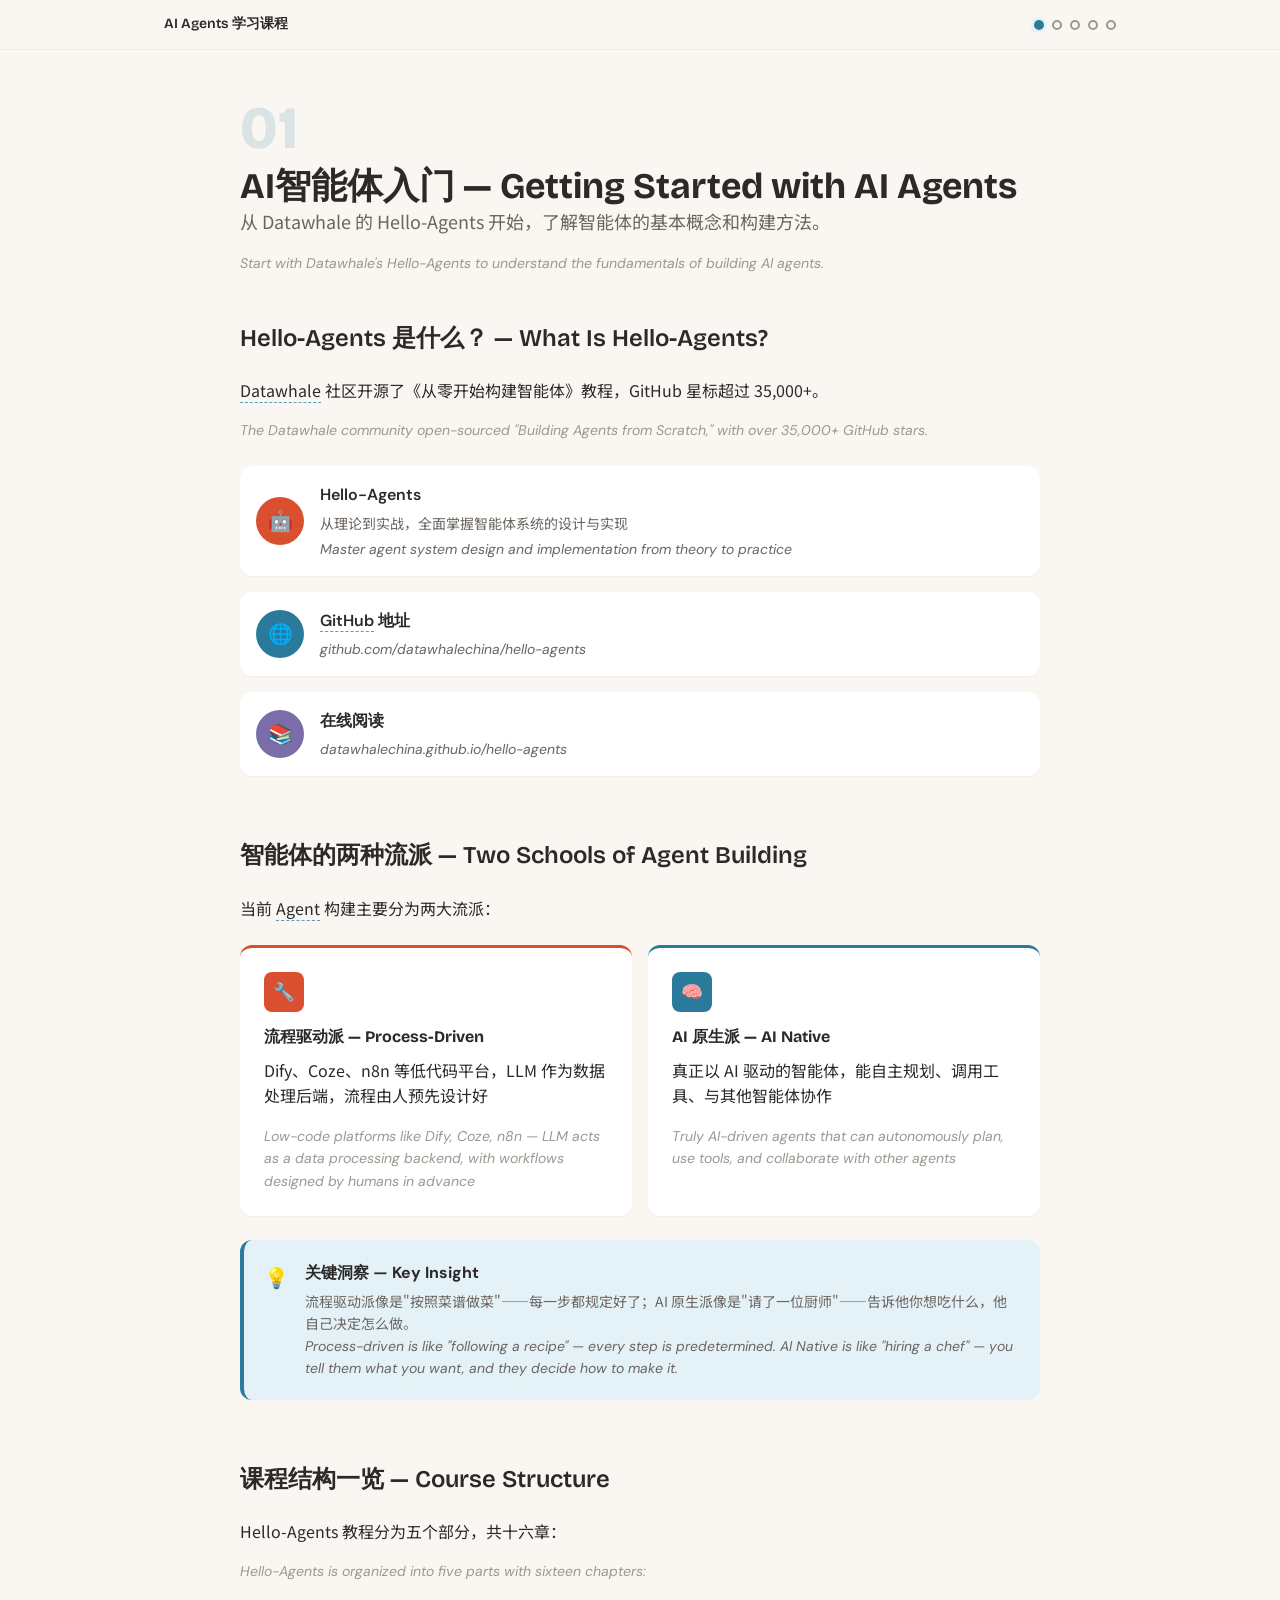
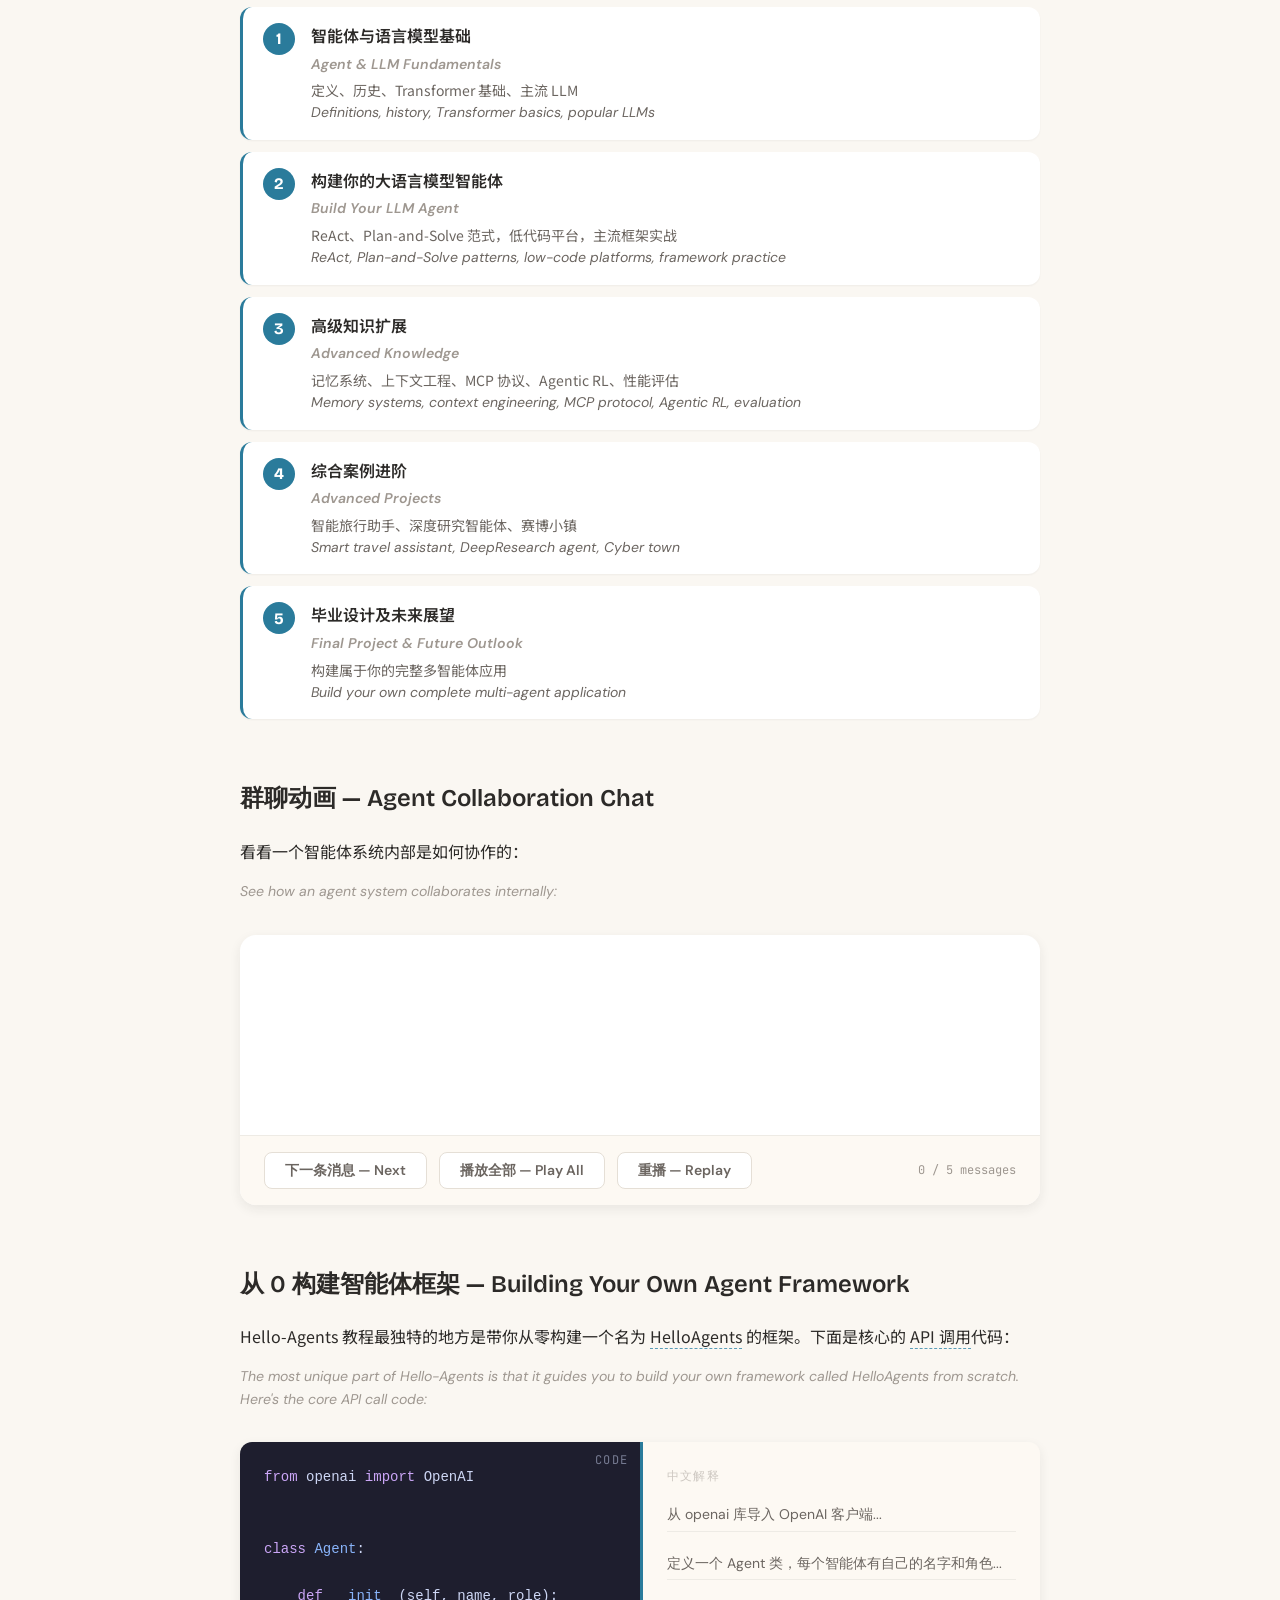
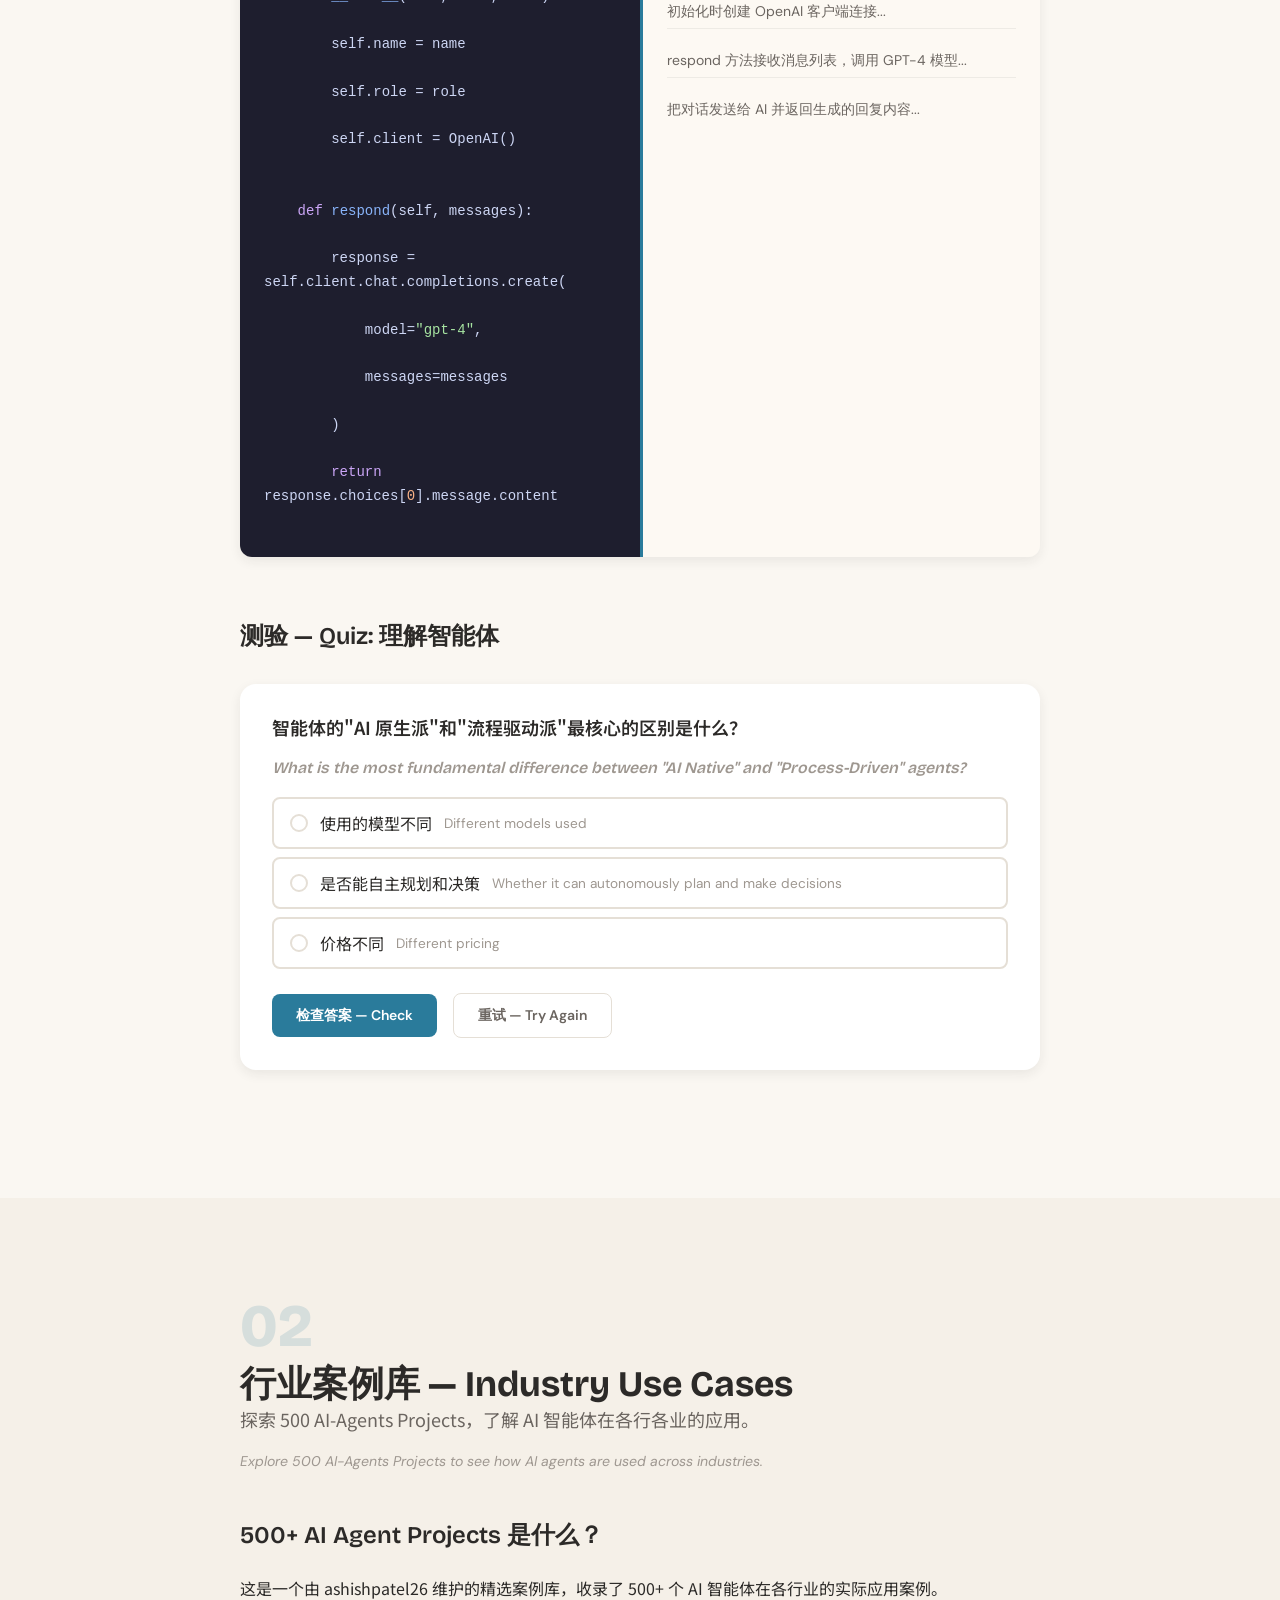
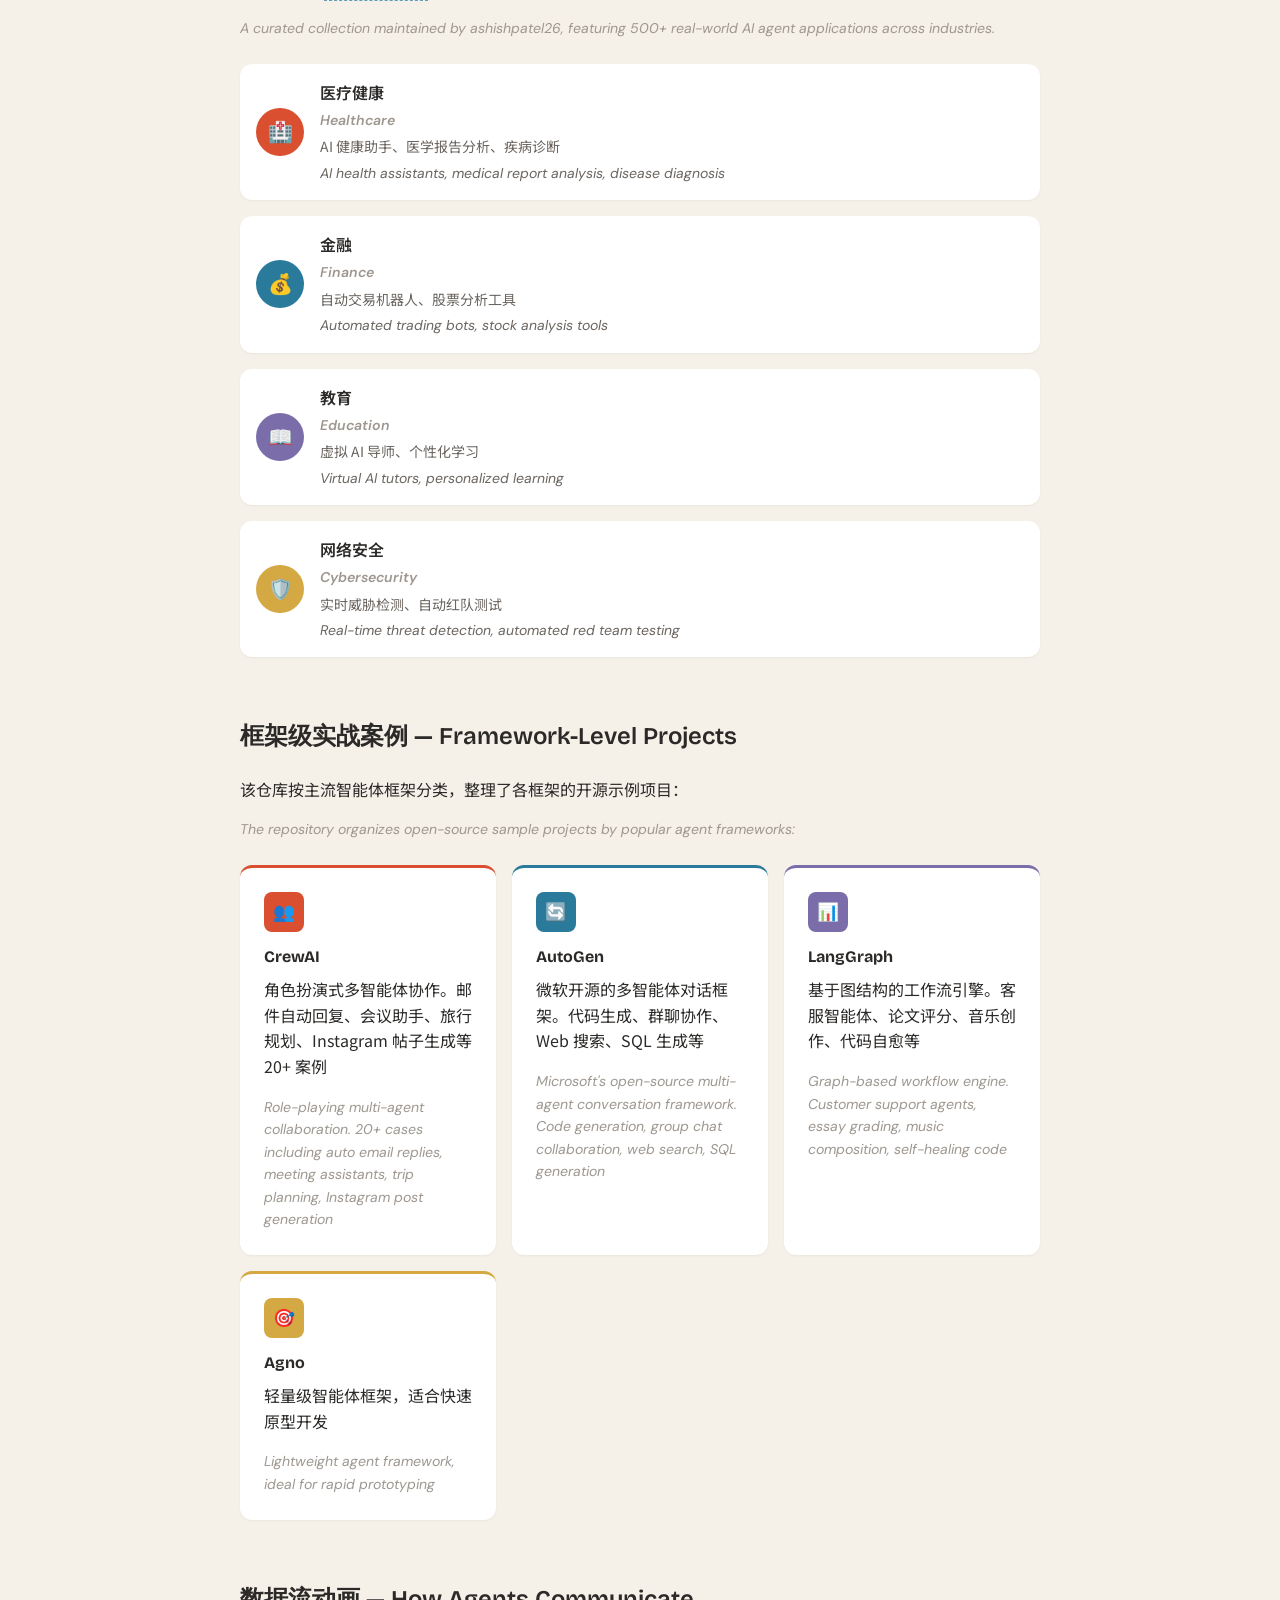
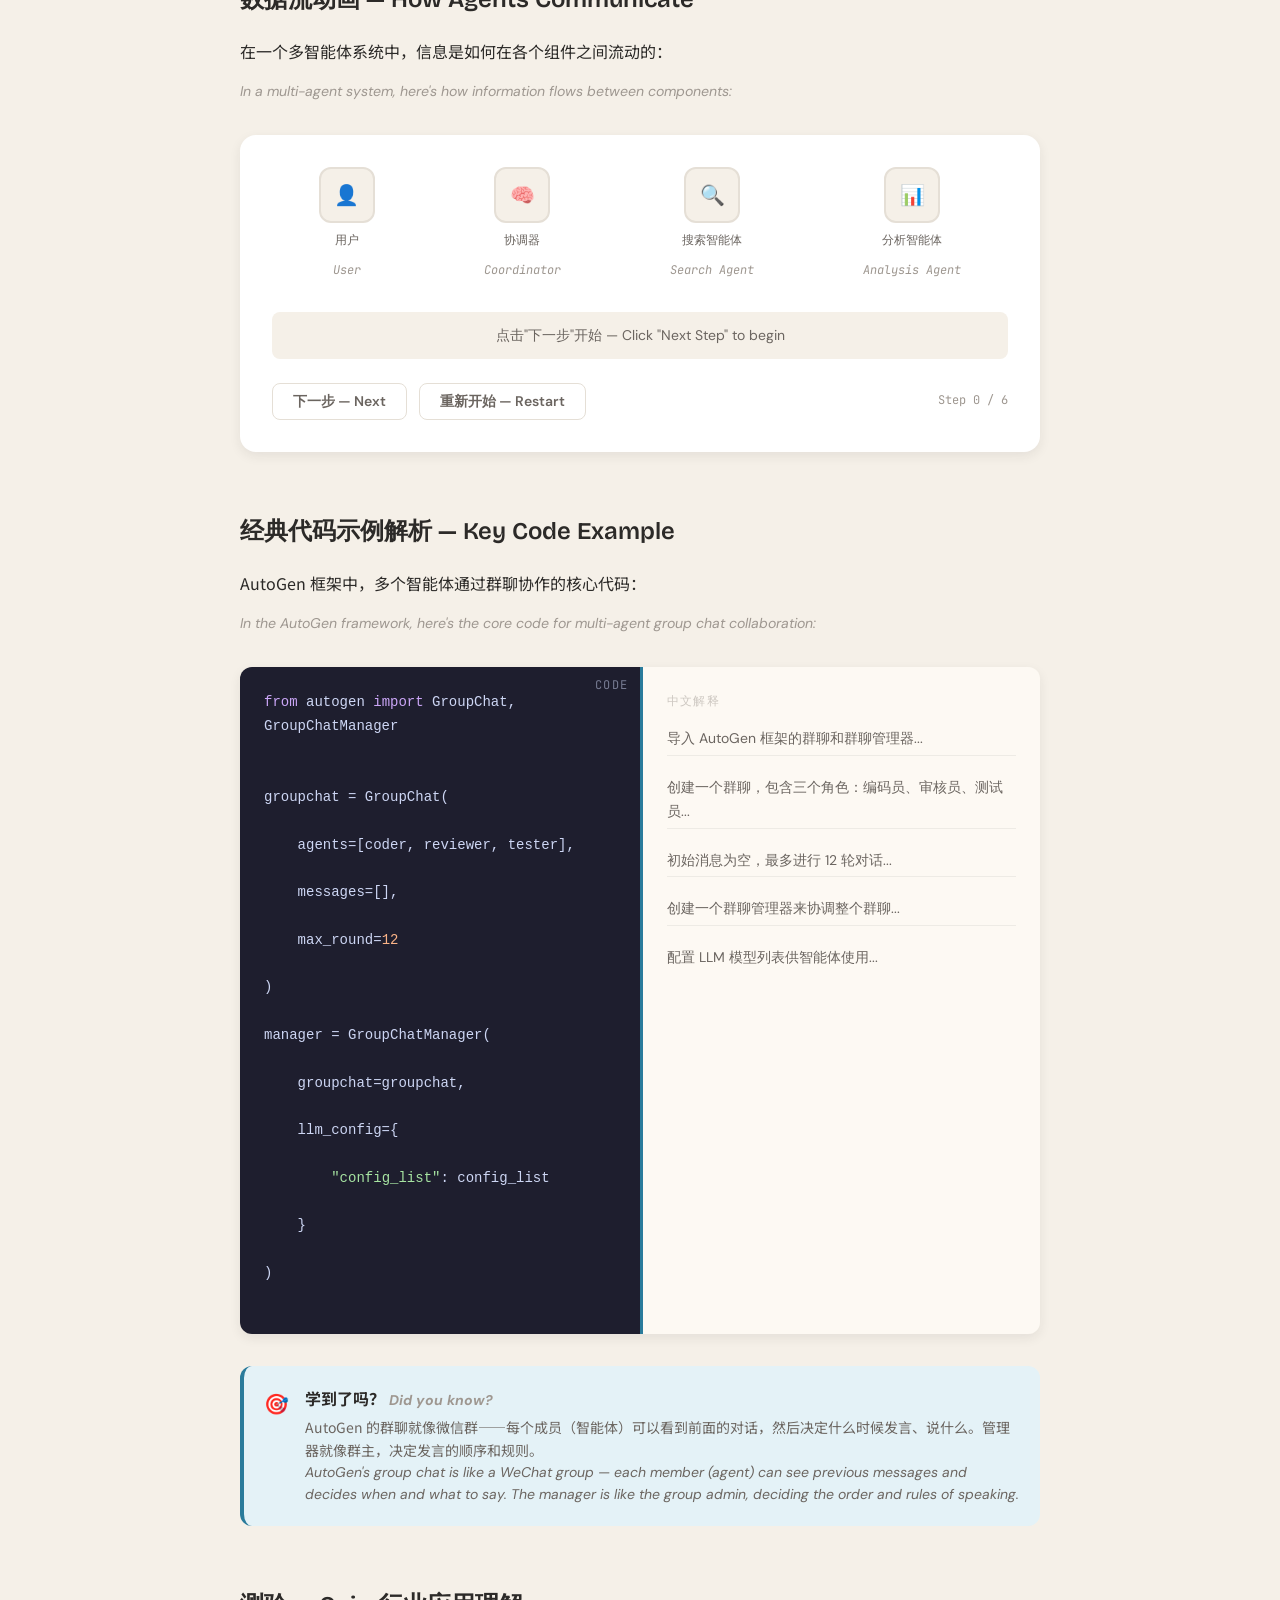
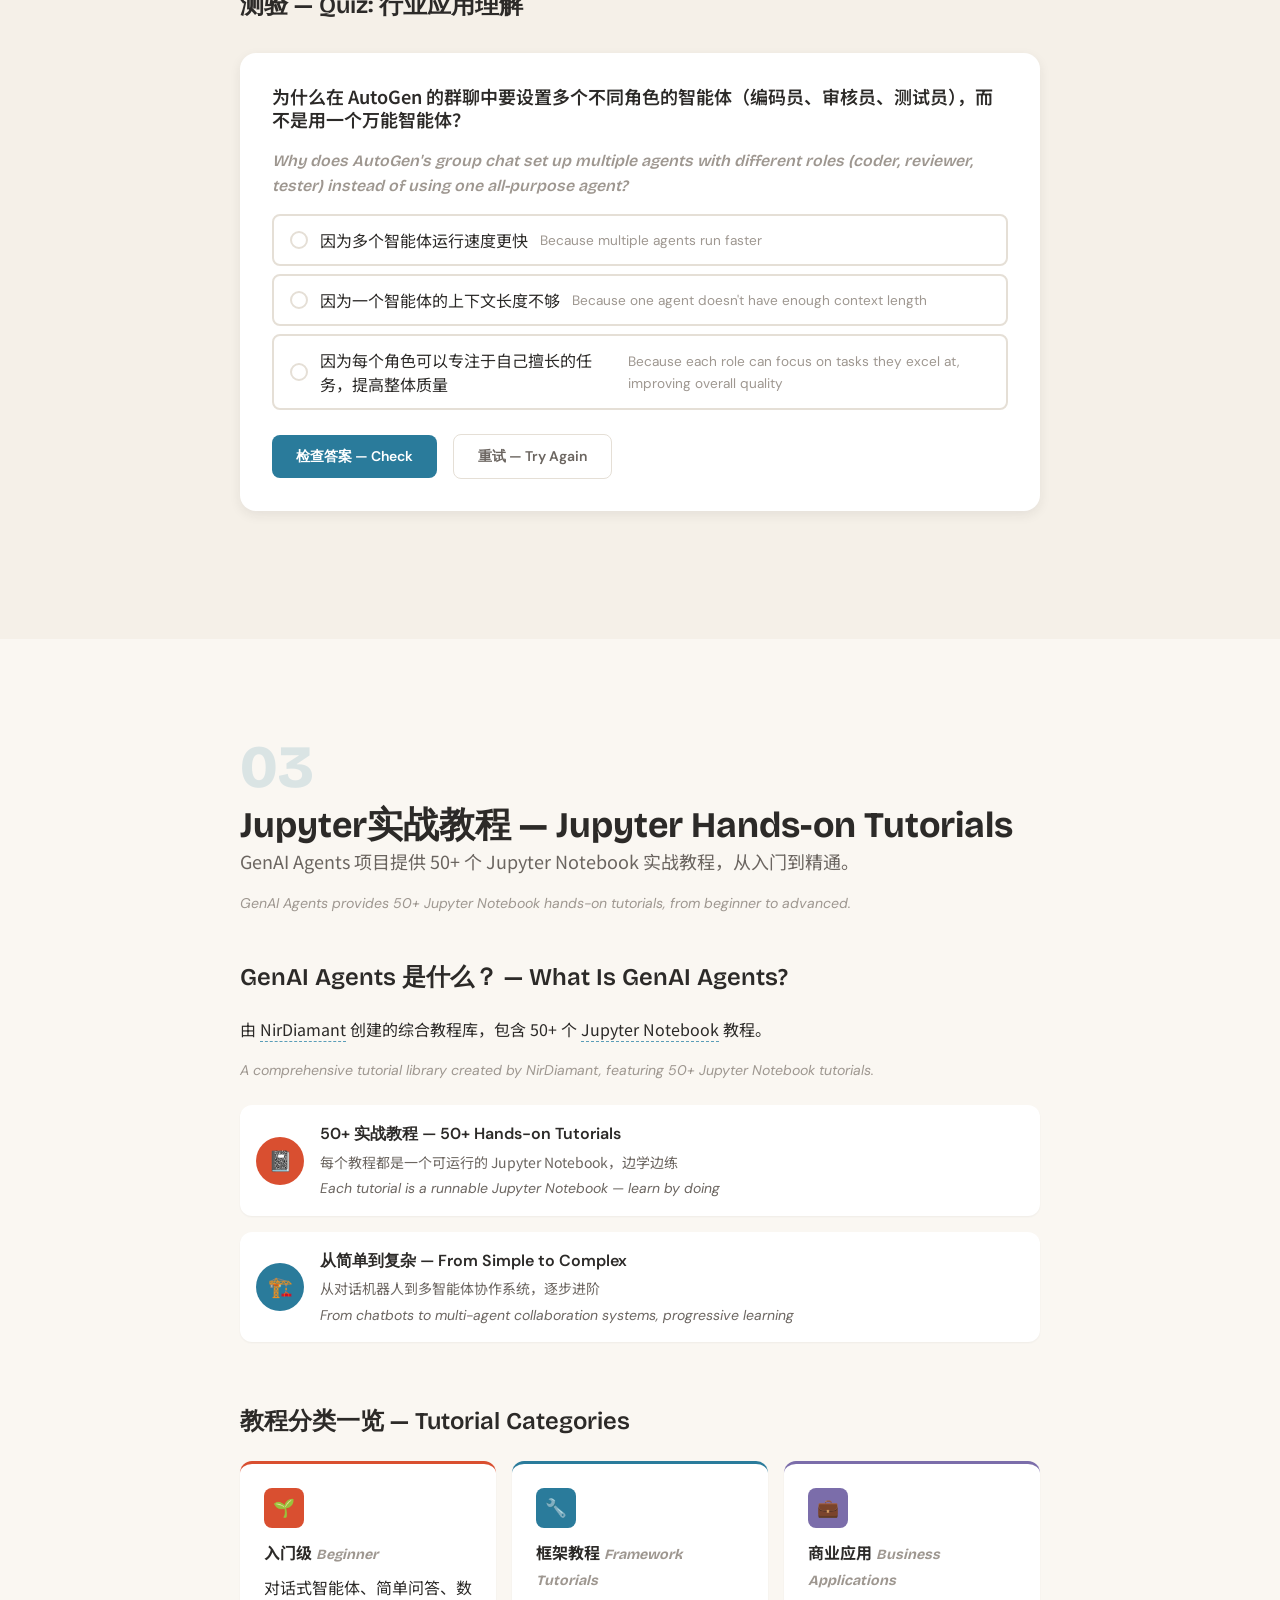
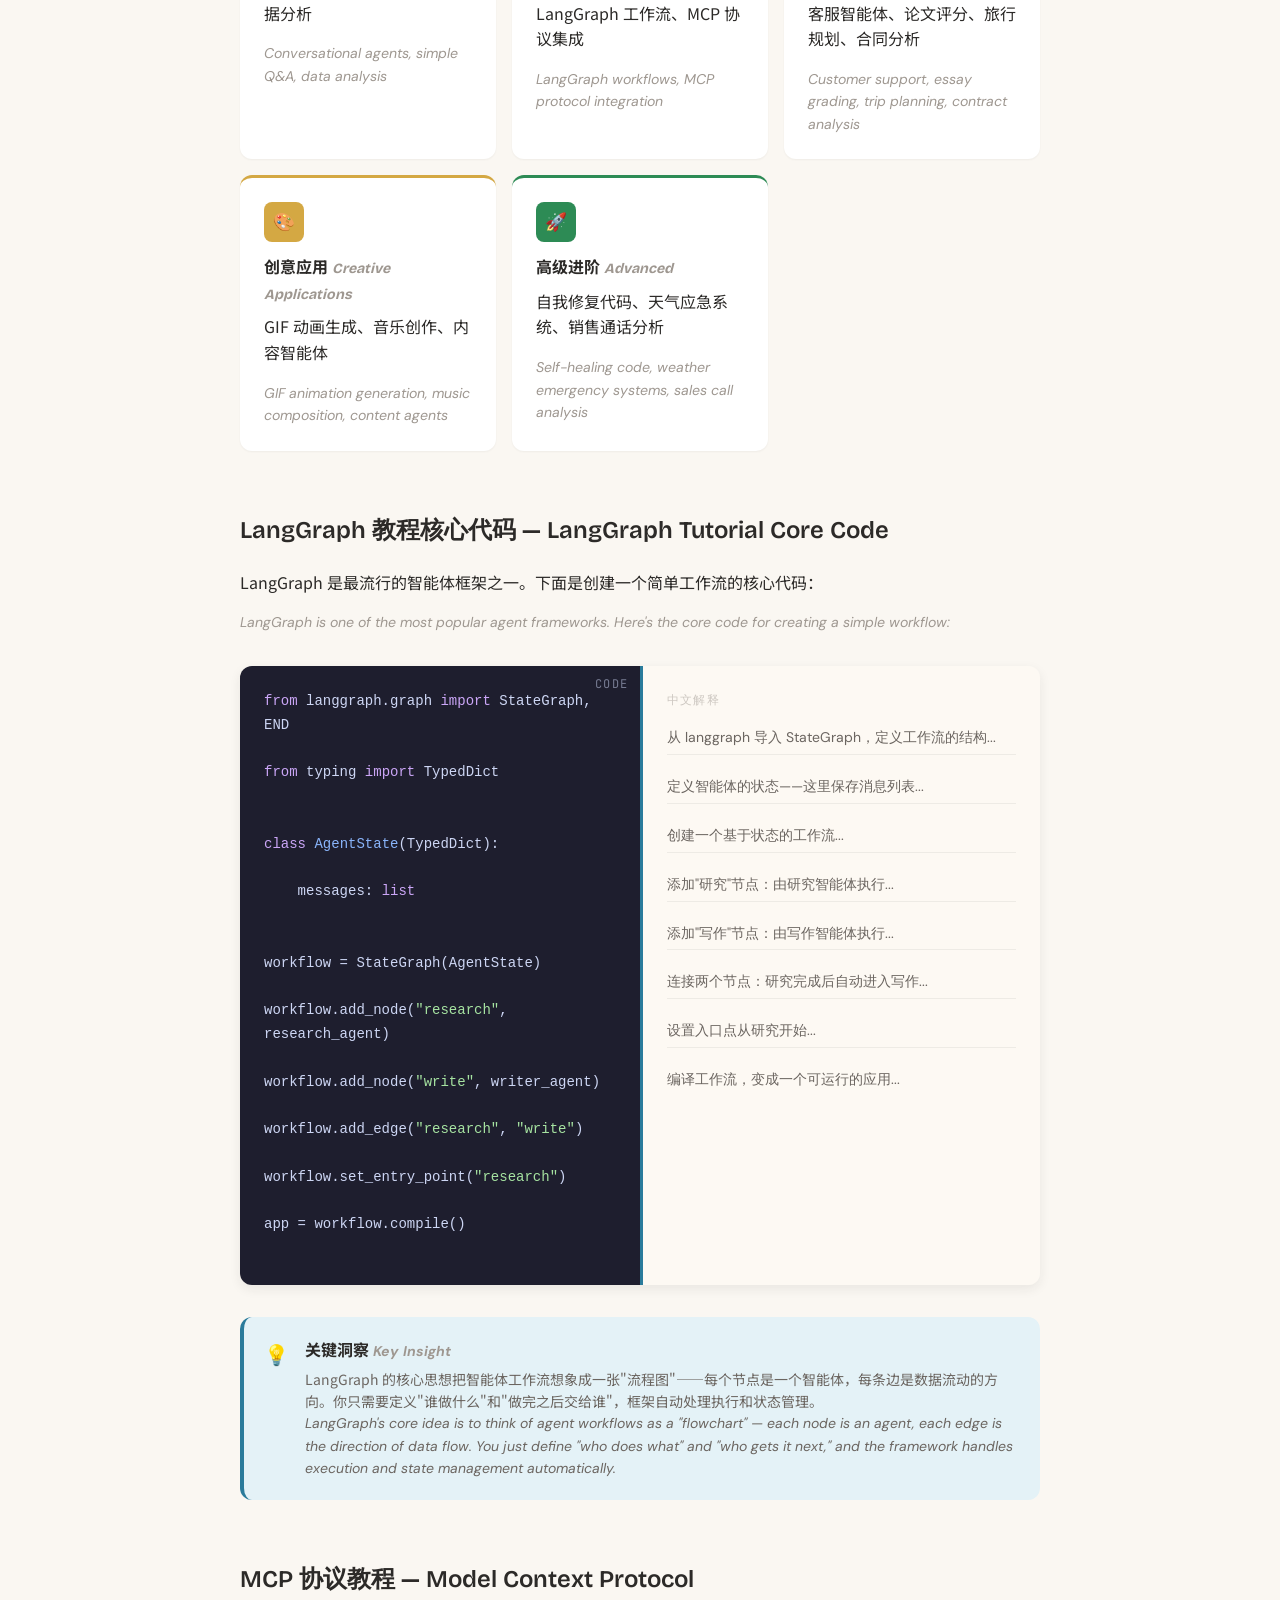
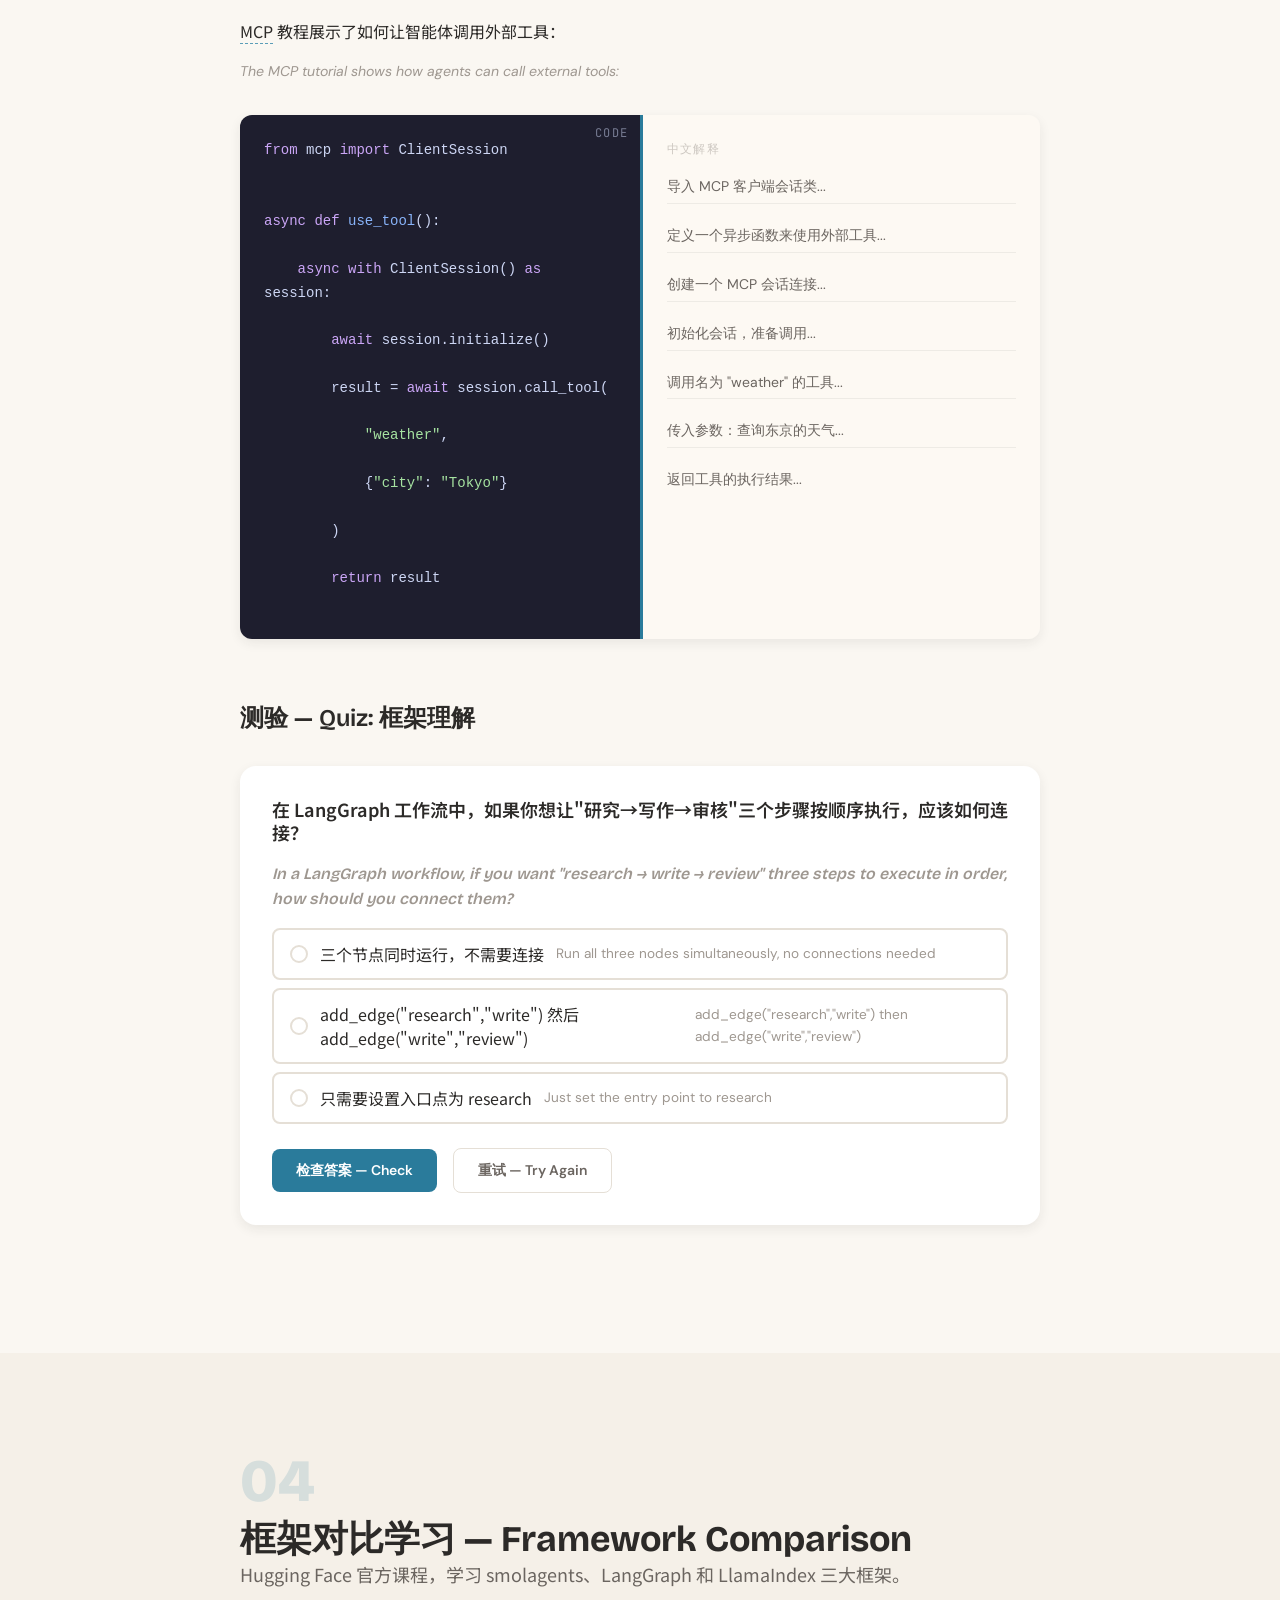
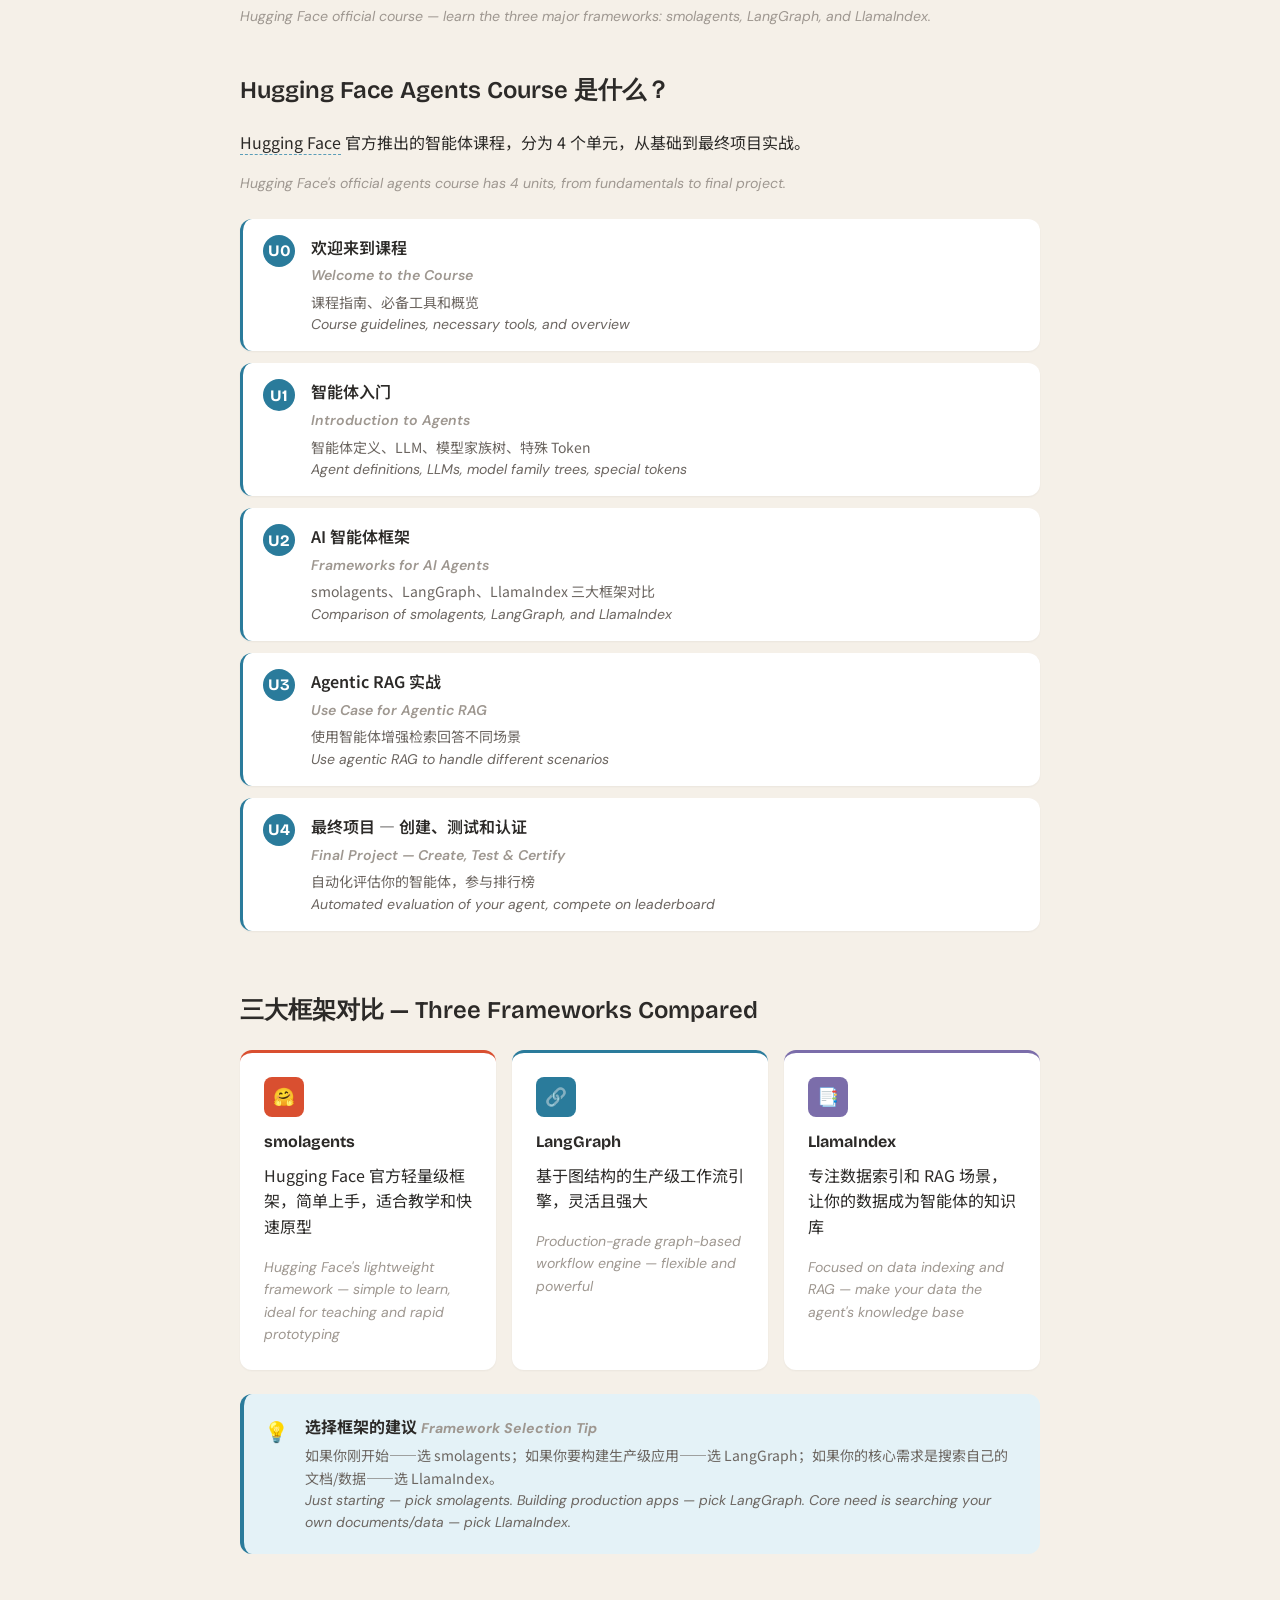
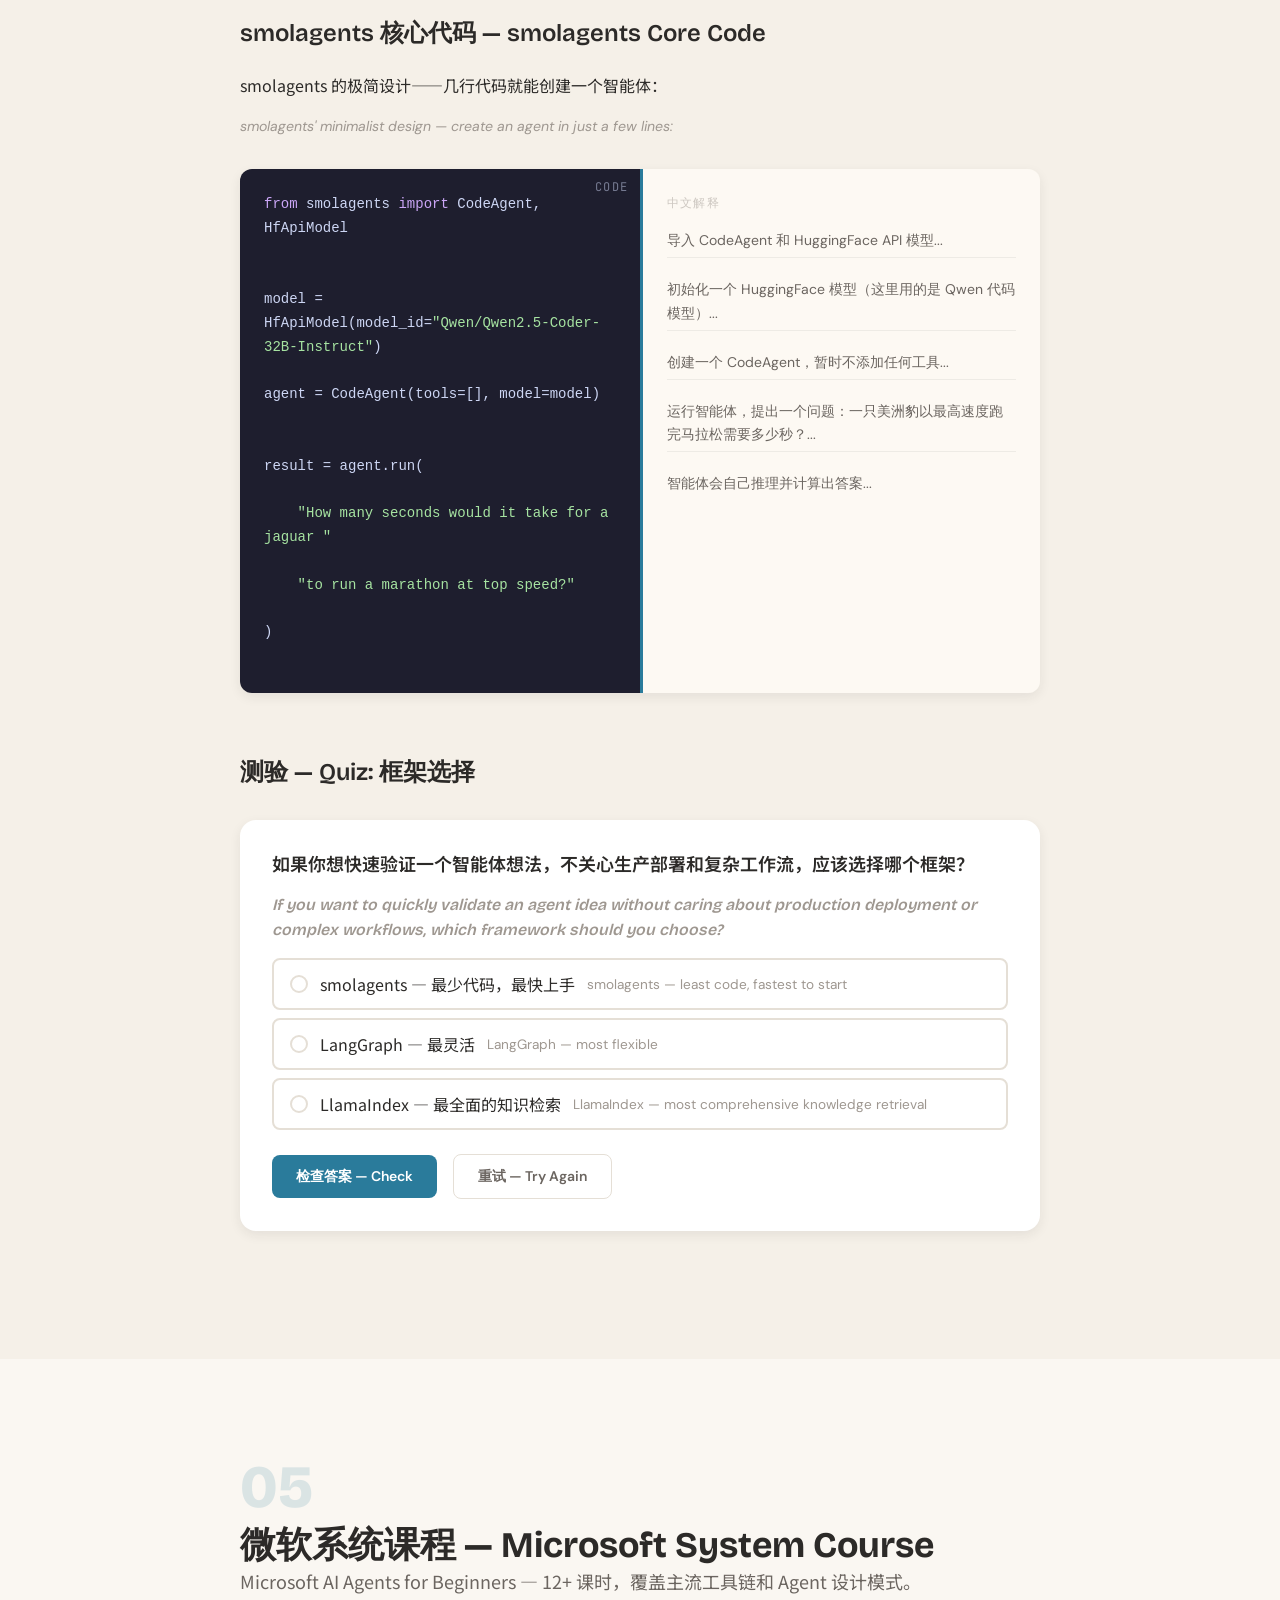
==== 02-ai-agents/index.html @ cd9a23f1 "初建仓库：AI 学习路线一步到位 整理桌面学习网页内容，按 4 个主题分类： 01-claude-code — Claude Code 入门指南和完整课程 02-ai-agents — AI Agen" ====
<!DOCTYPE html>
<html lang="zh-CN">
<head>
  <meta charset="UTF-8">
  <meta name="viewport" content="width=device-width, initial-scale=1.0">
  <title>AI Agents 学习课程 — AI Agents Learning Course</title>

  <!-- Google Fonts: Noto Sans SC (Chinese) + Bricolage Grotesque · DM Sans · JetBrains Mono -->
  <link rel="preconnect" href="https://fonts.googleapis.com">
  <link rel="preconnect" href="https://fonts.gstatic.com" crossorigin>
  <link href="https://fonts.googleapis.com/css2?family=Noto+Sans+SC:wght@300;400;500;700&family=Bricolage+Grotesque:opsz,wght@12..96,400;12..96,600;12..96,700;12..96,800&family=DM+Sans:ital,opsz,wght@0,9..40,300;0,9..40,400;0,9..40,500;0,9..40,600;0,9..40,700;1,9..40,400;1,9..40,500&family=JetBrains+Mono:wght@400;500;600&display=swap" rel="stylesheet">

  <link rel="stylesheet" href="styles.css">

  <style>
    :root {
      --color-accent:       #2A7B9B;
      --color-accent-hover: #1F6280;
      --color-accent-light: #E4F2F7;
      --color-accent-muted: #5A9DB8;
    }
  </style>

  <script src="main.js" defer></script>
</head>
<body>

  <nav class="nav" id="nav">
    <div class="progress-bar" id="progress-bar" role="progressbar" aria-valuenow="0" aria-valuemin="0" aria-valuemax="100"></div>
    <div class="nav-inner">
      <span class="nav-title">AI Agents 学习课程</span>
      <div class="nav-dots" id="nav-dots" role="tablist">
        <button class="nav-dot" data-target="module-1" data-tooltip="AI智能体入门" role="tab" aria-label="Module 1: AI智能体入门"></button>
        <button class="nav-dot" data-target="module-2" data-tooltip="行业案例库" role="tab" aria-label="Module 2: 行业案例库"></button>
        <button class="nav-dot" data-target="module-3" data-tooltip="Jupyter实战教程" role="tab" aria-label="Module 3: Jupyter实战教程"></button>
        <button class="nav-dot" data-target="module-4" data-tooltip="框架对比学习" role="tab" aria-label="Module 4: 框架对比学习"></button>
        <button class="nav-dot" data-target="module-5" data-tooltip="微软系统课程" role="tab" aria-label="Module 5: 微软系统课程"></button>
      </div>
    </div>
  </nav>

  <main id="main">
<section class="module" id="module-1" style="background: var(--color-bg)">
  <div class="module-content">
    <header class="module-header animate-in">
      <span class="module-number">01</span>
      <h1 class="module-title">AI智能体入门 — Getting Started with AI Agents</h1>
      <p class="lang-zh" style="font-size: var(--text-lg); color: var(--color-text-secondary);">从 Datawhale 的 Hello-Agents 开始，了解智能体的基本概念和构建方法。</p>
      <p class="lang-en">Start with Datawhale's Hello-Agents to understand the fundamentals of building AI agents.</p>
    </header>

    <div class="module-body">

      <section class="screen animate-in">
        <h2 class="screen-heading">Hello-Agents 是什么？ — What Is Hello-Agents?</h2>
        <p class="lang-zh"><span class="term" data-definition-zh="Datawhale 是一个中国开源社区，专注于AI和机器学习领域的学习资源" data-definition-en="Datawhale is a Chinese open-source community focused on learning resources for AI and machine learning">Datawhale</span> 社区开源了《从零开始构建智能体》教程，GitHub 星标超过 35,000+。</p>
        <p class="lang-en">The Datawhale community open-sourced "Building Agents from Scratch," with over 35,000+ GitHub stars.</p>

        <div class="icon-rows">
          <div class="icon-row">
            <div class="icon-circle" style="background: var(--color-actor-1)">🤖</div>
            <div>
              <strong>Hello-Agents</strong>
              <p class="lang-zh">从理论到实战，全面掌握智能体系统的设计与实现</p>
              <p class="lang-en">Master agent system design and implementation from theory to practice</p>
            </div>
          </div>
          <div class="icon-row">
            <div class="icon-circle" style="background: var(--color-actor-2)">🌐</div>
            <div>
              <strong><span class="term" data-definition-zh="GitHub 是全球最大的代码托管平台，开发者在这里分享开源项目" data-definition-en="GitHub is the world's largest code hosting platform where developers share open-source projects">GitHub</span> 地址</strong>
              <p class="lang-en">github.com/datawhalechina/hello-agents</p>
            </div>
          </div>
          <div class="icon-row">
            <div class="icon-circle" style="background: var(--color-actor-3)">📚</div>
            <div>
              <strong>在线阅读</strong>
              <p class="lang-en">datawhalechina.github.io/hello-agents</p>
            </div>
          </div>
        </div>
      </section>

      <section class="screen animate-in">
        <h2 class="screen-heading">智能体的两种流派 — Two Schools of Agent Building</h2>
        <p class="lang-zh">当前 <span class="term" data-definition-zh="Agent（智能体）是一种能自主感知环境、做出决策并执行动作的AI系统" data-definition-en="An Agent is an AI system that can autonomously perceive its environment, make decisions, and take actions">Agent</span> 构建主要分为两大流派：</p>

        <div class="pattern-cards">
          <div class="pattern-card" style="border-top: 3px solid var(--color-actor-1)">
            <div class="pattern-icon" style="background: var(--color-actor-1)">🔧</div>
            <h4 class="pattern-title">流程驱动派 — Process-Driven</h4>
            <p class="lang-zh">Dify、Coze、n8n 等低代码平台，LLM 作为数据处理后端，流程由人预先设计好</p>
            <p class="lang-en">Low-code platforms like Dify, Coze, n8n — LLM acts as a data processing backend, with workflows designed by humans in advance</p>
          </div>
          <div class="pattern-card" style="border-top: 3px solid var(--color-actor-2)">
            <div class="pattern-icon" style="background: var(--color-actor-2)">🧠</div>
            <h4 class="pattern-title">AI 原生派 — AI Native</h4>
            <p class="lang-zh">真正以 AI 驱动的智能体，能自主规划、调用工具、与其他智能体协作</p>
            <p class="lang-en">Truly AI-driven agents that can autonomously plan, use tools, and collaborate with other agents</p>
          </div>
        </div>

        <div class="callout callout-accent">
          <div class="callout-icon">💡</div>
          <div class="callout-content">
            <strong class="callout-title">关键洞察 — Key Insight</strong>
            <p class="lang-zh">流程驱动派像是"按照菜谱做菜"——每一步都规定好了；AI 原生派像是"请了一位厨师"——告诉他你想吃什么，他自己决定怎么做。</p>
            <p class="lang-en">Process-driven is like "following a recipe" — every step is predetermined. AI Native is like "hiring a chef" — you tell them what you want, and they decide how to make it.</p>
          </div>
        </div>
      </section>

      <section class="screen animate-in">
        <h2 class="screen-heading">课程结构一览 — Course Structure</h2>
        <p class="lang-zh">Hello-Agents 教程分为五个部分，共十六章：</p>
        <p class="lang-en">Hello-Agents is organized into five parts with sixteen chapters:</p>

        <div class="step-cards">
          <div class="step-card">
            <div class="step-num">1</div>
            <div class="step-body">
              <strong class="lang-zh">智能体与语言模型基础</strong>
              <strong class="lang-en">Agent & LLM Fundamentals</strong>
              <p class="lang-zh">定义、历史、Transformer 基础、主流 LLM</p>
              <p class="lang-en">Definitions, history, Transformer basics, popular LLMs</p>
            </div>
          </div>
          <div class="step-card">
            <div class="step-num">2</div>
            <div class="step-body">
              <strong class="lang-zh">构建你的大语言模型智能体</strong>
              <strong class="lang-en">Build Your LLM Agent</strong>
              <p class="lang-zh">ReAct、Plan-and-Solve 范式，低代码平台，主流框架实战</p>
              <p class="lang-en">ReAct, Plan-and-Solve patterns, low-code platforms, framework practice</p>
            </div>
          </div>
          <div class="step-card">
            <div class="step-num">3</div>
            <div class="step-body">
              <strong class="lang-zh">高级知识扩展</strong>
              <strong class="lang-en">Advanced Knowledge</strong>
              <p class="lang-zh">记忆系统、上下文工程、MCP 协议、Agentic RL、性能评估</p>
              <p class="lang-en">Memory systems, context engineering, MCP protocol, Agentic RL, evaluation</p>
            </div>
          </div>
          <div class="step-card">
            <div class="step-num">4</div>
            <div class="step-body">
              <strong class="lang-zh">综合案例进阶</strong>
              <strong class="lang-en">Advanced Projects</strong>
              <p class="lang-zh">智能旅行助手、深度研究智能体、赛博小镇</p>
              <p class="lang-en">Smart travel assistant, DeepResearch agent, Cyber town</p>
            </div>
          </div>
          <div class="step-card">
            <div class="step-num">5</div>
            <div class="step-body">
              <strong class="lang-zh">毕业设计及未来展望</strong>
              <strong class="lang-en">Final Project & Future Outlook</strong>
              <p class="lang-zh">构建属于你的完整多智能体应用</p>
              <p class="lang-en">Build your own complete multi-agent application</p>
            </div>
          </div>
        </div>
      </section>

      <section class="screen animate-in">
        <h2 class="screen-heading">群聊动画 — Agent Collaboration Chat</h2>
        <p class="lang-zh">看看一个智能体系统内部是如何协作的：</p>
        <p class="lang-en">See how an agent system collaborates internally:</p>

        <div class="chat-window" id="chat-module1">
          <div class="chat-messages">
            <div class="chat-message" data-msg="0" data-sender="actor-a" style="display:none">
              <div class="chat-avatar" style="background: var(--color-actor-1)">👤</div>
              <div class="chat-bubble">
                <span class="chat-sender" style="color: var(--color-actor-1)">用户 — User</span>
                <p>帮我规划一趟去日本的旅行，预算5000元</p>
              </div>
            </div>
            <div class="chat-message" data-msg="1" data-sender="actor-b" style="display:none">
              <div class="chat-avatar" style="background: var(--color-actor-2)">🧠</div>
              <div class="chat-bubble">
                <span class="chat-sender" style="color: var(--color-actor-2)">协调器 — Coordinator</span>
                <p>收到！我来分解任务：搜索航班、查酒店、规划行程</p>
              </div>
            </div>
            <div class="chat-message" data-msg="2" data-sender="actor-c" style="display:none">
              <div class="chat-avatar" style="background: var(--color-actor-3)">🔍</div>
              <div class="chat-bubble">
                <span class="chat-sender" style="color: var(--color-actor-3)">搜索智能体 — Search Agent</span>
                <p>查到上海飞东京往返机票约2000元，东京酒店每晚400元</p>
              </div>
            </div>
            <div class="chat-message" data-msg="3" data-sender="actor-d" style="display:none">
              <div class="chat-avatar" style="background: var(--color-actor-4)">📋</div>
              <div class="chat-bubble">
                <span class="chat-sender" style="color: var(--color-actor-4)">规划智能体 — Planner Agent</span>
                <p>5天行程建议：东京3天+京都2天，总预算4800元，剩余200元餐饮</p>
              </div>
            </div>
            <div class="chat-message" data-msg="4" data-sender="actor-b" style="display:none">
              <div class="chat-avatar" style="background: var(--color-actor-2)">🧠</div>
              <div class="chat-bubble">
                <span class="chat-sender" style="color: var(--color-actor-2)">协调器 — Coordinator</span>
                <p>方案汇总完成，呈现给用户！✅</p>
              </div>
            </div>
          </div>

          <div class="chat-typing" style="display:none">
            <div class="chat-avatar" id="chat-module1-typing-avatar">?</div>
            <div class="chat-typing-dots">
              <span class="typing-dot"></span>
              <span class="typing-dot"></span>
              <span class="typing-dot"></span>
            </div>
          </div>

          <div class="chat-controls">
            <button class="btn chat-next-btn">下一条消息 — Next</button>
            <button class="btn chat-all-btn">播放全部 — Play All</button>
            <button class="btn chat-reset-btn">重播 — Replay</button>
            <span class="chat-progress"></span>
          </div>
        </div>
      </section>

      <section class="screen animate-in">
        <h2 class="screen-heading">从 0 构建智能体框架 — Building Your Own Agent Framework</h2>
        <p class="lang-zh">Hello-Agents 教程最独特的地方是带你从零构建一个名为 <span class="term" data-definition-zh="HelloAgents 是教程中从零构建的智能体框架，基于 OpenAI 原生 API" data-definition-en="HelloAgents is an agent framework built from scratch in the tutorial, based on the OpenAI native API">HelloAgents</span> 的框架。下面是核心的 <span class="term" data-definition-zh="API 调用就像你去餐厅点餐——你告诉服务员（API）你想要什么，厨房（服务器）做好后送回来" data-definition-en="An API call is like ordering at a restaurant — you tell the waiter (API) what you want, and the kitchen (server) prepares it and brings it back">API 调用</span>代码：</p>
        <p class="lang-en">The most unique part of Hello-Agents is that it guides you to build your own framework called HelloAgents from scratch. Here's the core API call code:</p>

        <div class="translation-block animate-in">
          <div class="translation-code">
            <span class="translation-label">CODE</span>
            <pre><code><span class="code-line"><span class="code-keyword">from</span> openai <span class="code-keyword">import</span> OpenAI</span>
<span class="code-line"></span>
<span class="code-line"><span class="code-keyword">class</span> <span class="code-function">Agent</span>:</span>
<span class="code-line">    <span class="code-keyword">def</span> <span class="code-function">__init__</span>(self, name, role):</span>
<span class="code-line">        self.name = name</span>
<span class="code-line">        self.role = role</span>
<span class="code-line">        self.client = OpenAI()</span>
<span class="code-line"></span>
<span class="code-line">    <span class="code-keyword">def</span> <span class="code-function">respond</span>(self, messages):</span>
<span class="code-line">        response = self.client.chat.completions.create(</span>
<span class="code-line">            model=<span class="code-string">"gpt-4"</span>,</span>
<span class="code-line">            messages=messages</span>
<span class="code-line">        )</span>
<span class="code-line">        <span class="code-keyword">return</span> response.choices[<span class="code-number">0</span>].message.content</span>
</code></pre>
          </div>
          <div class="translation-english">
            <span class="translation-label">中文解释</span>
            <div class="translation-lines">
              <p class="tl">从 openai 库导入 OpenAI 客户端...</p>
              <p class="tl">定义一个 Agent 类，每个智能体有自己的名字和角色...</p>
              <p class="tl">初始化时创建 OpenAI 客户端连接...</p>
              <p class="tl">respond 方法接收消息列表，调用 GPT-4 模型...</p>
              <p class="tl">把对话发送给 AI 并返回生成的回复内容...</p>
            </div>
          </div>
        </div>
      </section>

      <section class="screen animate-in">
        <h2 class="screen-heading">测验 — Quiz: 理解智能体</h2>

        <div class="quiz-container" id="quiz-module1">
          <div class="quiz-question-block"
               data-correct="option-b"
               data-explanation-right-zh="正确！AI 原生智能体能自主规划，而不只是按预设流程执行。"
               data-explanation-right-en="Correct! AI-native agents can plan autonomously, not just follow pre-set workflows."
               data-explanation-wrong-zh="再想想——关键区别在于是否能自主做决策和规划。"
               data-explanation-wrong-en="Think again — the key difference is whether it can make autonomous decisions and plans.">
            <h3 class="quiz-question">
              <p class="lang-zh">智能体的"AI 原生派"和"流程驱动派"最核心的区别是什么？</p>
              <p class="lang-en">What is the most fundamental difference between "AI Native" and "Process-Driven" agents?</p>
            </h3>
            <div class="quiz-options">
              <button class="quiz-option" data-value="option-a" onclick="selectOption(this)">
                <div class="quiz-option-radio"></div>
                <span class="lang-zh">使用的模型不同</span>
                <span class="lang-en">Different models used</span>
              </button>
              <button class="quiz-option" data-value="option-b" onclick="selectOption(this)">
                <div class="quiz-option-radio"></div>
                <span class="lang-zh">是否能自主规划和决策</span>
                <span class="lang-en">Whether it can autonomously plan and make decisions</span>
              </button>
              <button class="quiz-option" data-value="option-c" onclick="selectOption(this)">
                <div class="quiz-option-radio"></div>
                <span class="lang-zh">价格不同</span>
                <span class="lang-en">Different pricing</span>
              </button>
            </div>
            <div class="quiz-feedback"></div>
          </div>

          <button class="quiz-check-btn" onclick="checkQuiz('quiz-module1')">检查答案 — Check</button>
          <button class="quiz-reset-btn" onclick="resetQuiz('quiz-module1')">重试 — Try Again</button>
        </div>
      </section>

    </div>
  </div>
</section>
<section class="module" id="module-2" style="background: var(--color-bg-warm)">
  <div class="module-content">
    <header class="module-header animate-in">
      <span class="module-number">02</span>
      <h1 class="module-title">行业案例库 — Industry Use Cases</h1>
      <p class="lang-zh" style="font-size: var(--text-lg); color: var(--color-text-secondary);">探索 500 AI-Agents Projects，了解 AI 智能体在各行各业的应用。</p>
      <p class="lang-en">Explore 500 AI-Agents Projects to see how AI agents are used across industries.</p>
    </header>

    <div class="module-body">

      <section class="screen animate-in">
        <h2 class="screen-heading">500+ AI Agent Projects 是什么？</h2>
        <p class="lang-zh">这是一个由 <span class="term" data-definition-zh="Ashish Patel 是一位AI开发者和开源贡献者" data-definition-en="Ashish Patel is an AI developer and open-source contributor">ashishpatel26</span> 维护的精选案例库，收录了 500+ 个 AI 智能体在各行业的实际应用案例。</p>
        <p class="lang-en">A curated collection maintained by ashishpatel26, featuring 500+ real-world AI agent applications across industries.</p>

        <div class="icon-rows">
          <div class="icon-row">
            <div class="icon-circle" style="background: var(--color-actor-1)">🏥</div>
            <div>
              <strong class="lang-zh">医疗健康</strong>
              <strong class="lang-en">Healthcare</strong>
              <p class="lang-zh">AI 健康助手、医学报告分析、疾病诊断</p>
              <p class="lang-en">AI health assistants, medical report analysis, disease diagnosis</p>
            </div>
          </div>
          <div class="icon-row">
            <div class="icon-circle" style="background: var(--color-actor-2)">💰</div>
            <div>
              <strong class="lang-zh">金融</strong>
              <strong class="lang-en">Finance</strong>
              <p class="lang-zh">自动交易机器人、股票分析工具</p>
              <p class="lang-en">Automated trading bots, stock analysis tools</p>
            </div>
          </div>
          <div class="icon-row">
            <div class="icon-circle" style="background: var(--color-actor-3)">📖</div>
            <div>
              <strong class="lang-zh">教育</strong>
              <strong class="lang-en">Education</strong>
              <p class="lang-zh">虚拟 AI 导师、个性化学习</p>
              <p class="lang-en">Virtual AI tutors, personalized learning</p>
            </div>
          </div>
          <div class="icon-row">
            <div class="icon-circle" style="background: var(--color-actor-4)">🛡️</div>
            <div>
              <strong class="lang-zh">网络安全</strong>
              <strong class="lang-en">Cybersecurity</strong>
              <p class="lang-zh">实时威胁检测、自动红队测试</p>
              <p class="lang-en">Real-time threat detection, automated red team testing</p>
            </div>
          </div>
        </div>
      </section>

      <section class="screen animate-in">
        <h2 class="screen-heading">框架级实战案例 — Framework-Level Projects</h2>
        <p class="lang-zh">该仓库按主流智能体框架分类，整理了各框架的开源示例项目：</p>
        <p class="lang-en">The repository organizes open-source sample projects by popular agent frameworks:</p>

        <div class="pattern-cards">
          <div class="pattern-card" style="border-top: 3px solid var(--color-actor-1)">
            <div class="pattern-icon" style="background: var(--color-actor-1)">👥</div>
            <h4 class="pattern-title">CrewAI</h4>
            <p class="lang-zh">角色扮演式多智能体协作。邮件自动回复、会议助手、旅行规划、Instagram 帖子生成等 20+ 案例</p>
            <p class="lang-en">Role-playing multi-agent collaboration. 20+ cases including auto email replies, meeting assistants, trip planning, Instagram post generation</p>
          </div>
          <div class="pattern-card" style="border-top: 3px solid var(--color-actor-2)">
            <div class="pattern-icon" style="background: var(--color-actor-2)">🔄</div>
            <h4 class="pattern-title">AutoGen</h4>
            <p class="lang-zh">微软开源的多智能体对话框架。代码生成、群聊协作、Web 搜索、SQL 生成等</p>
            <p class="lang-en">Microsoft's open-source multi-agent conversation framework. Code generation, group chat collaboration, web search, SQL generation</p>
          </div>
          <div class="pattern-card" style="border-top: 3px solid var(--color-actor-3)">
            <div class="pattern-icon" style="background: var(--color-actor-3)">📊</div>
            <h4 class="pattern-title">LangGraph</h4>
            <p class="lang-zh">基于图结构的工作流引擎。客服智能体、论文评分、音乐创作、代码自愈等</p>
            <p class="lang-en">Graph-based workflow engine. Customer support agents, essay grading, music composition, self-healing code</p>
          </div>
          <div class="pattern-card" style="border-top: 3px solid var(--color-actor-4)">
            <div class="pattern-icon" style="background: var(--color-actor-4)">🎯</div>
            <h4 class="pattern-title">Agno</h4>
            <p class="lang-zh">轻量级智能体框架，适合快速原型开发</p>
            <p class="lang-en">Lightweight agent framework, ideal for rapid prototyping</p>
          </div>
        </div>
      </section>

      <section class="screen animate-in">
        <h2 class="screen-heading">数据流动画 — How Agents Communicate</h2>
        <p class="lang-zh">在一个多智能体系统中，信息是如何在各个组件之间流动的：</p>
        <p class="lang-en">In a multi-agent system, here's how information flows between components:</p>

        <div class="flow-animation" data-steps='[
          {"highlight":"flow-actor-1","label":"用户输入请求"},
          {"highlight":"flow-actor-2","label":"协调器分析意图","packet":true,"from":"actor-1","to":"actor-2"},
          {"highlight":"flow-actor-3","label":"搜索智能体查询数据","packet":true,"from":"actor-2","to":"actor-3"},
          {"highlight":"flow-actor-4","label":"分析智能体处理结果","packet":true,"from":"actor-3","to":"actor-4"},
          {"highlight":"flow-actor-2","label":"协调器整合所有结果","packet":true,"from":"actor-4","to":"actor-2"},
          {"highlight":"flow-actor-1","label":"返回最终答案给用户","packet":true,"from":"actor-2","to":"actor-1"}
        ]'>
          <div class="flow-actors">
            <div class="flow-actor" id="flow-actor-1">
              <div class="flow-actor-icon">👤</div>
              <span class="lang-zh">用户</span>
              <span class="lang-en" style="font-size:var(--text-xs);color:var(--color-text-muted)">User</span>
            </div>
            <div class="flow-actor" id="flow-actor-2">
              <div class="flow-actor-icon">🧠</div>
              <span class="lang-zh">协调器</span>
              <span class="lang-en" style="font-size:var(--text-xs);color:var(--color-text-muted)">Coordinator</span>
            </div>
            <div class="flow-actor" id="flow-actor-3">
              <div class="flow-actor-icon">🔍</div>
              <span class="lang-zh">搜索智能体</span>
              <span class="lang-en" style="font-size:var(--text-xs);color:var(--color-text-muted)">Search Agent</span>
            </div>
            <div class="flow-actor" id="flow-actor-4">
              <div class="flow-actor-icon">📊</div>
              <span class="lang-zh">分析智能体</span>
              <span class="lang-en" style="font-size:var(--text-xs);color:var(--color-text-muted)">Analysis Agent</span>
            </div>
          </div>

          <div class="flow-packet" id="flow-packet"></div>

          <div class="flow-step-label" id="flow-label">点击"下一步"开始 — Click "Next Step" to begin</div>

          <div class="flow-controls">
            <button class="btn flow-next-btn">下一步 — Next</button>
            <button class="btn flow-reset-btn">重新开始 — Restart</button>
            <span class="flow-progress"></span>
          </div>
        </div>
      </section>

      <section class="screen animate-in">
        <h2 class="screen-heading">经典代码示例解析 — Key Code Example</h2>
        <p class="lang-zh">AutoGen 框架中，多个智能体通过群聊协作的核心代码：</p>
        <p class="lang-en">In the AutoGen framework, here's the core code for multi-agent group chat collaboration:</p>

        <div class="translation-block animate-in">
          <div class="translation-code">
            <span class="translation-label">CODE</span>
            <pre><code><span class="code-line"><span class="code-keyword">from</span> autogen <span class="code-keyword">import</span> GroupChat, GroupChatManager</span>
<span class="code-line"></span>
<span class="code-line">groupchat = GroupChat(</span>
<span class="code-line">    agents=[coder, reviewer, tester],</span>
<span class="code-line">    messages=[],</span>
<span class="code-line">    max_round=<span class="code-number">12</span></span>
<span class="code-line">)</span>
<span class="code-line">manager = GroupChatManager(</span>
<span class="code-line">    groupchat=groupchat,</span>
<span class="code-line">    llm_config={</span>
<span class="code-line">        <span class="code-string">"config_list"</span>: config_list</span>
<span class="code-line">    }</span>
<span class="code-line">)</span>
</code></pre>
          </div>
          <div class="translation-english">
            <span class="translation-label">中文解释</span>
            <div class="translation-lines">
              <p class="tl">导入 AutoGen 框架的群聊和群聊管理器...</p>
              <p class="tl">创建一个群聊，包含三个角色：编码员、审核员、测试员...</p>
              <p class="tl">初始消息为空，最多进行 12 轮对话...</p>
              <p class="tl">创建一个群聊管理器来协调整个群聊...</p>
              <p class="tl">配置 LLM 模型列表供智能体使用...</p>
            </div>
          </div>
        </div>

        <div class="callout callout-info">
          <div class="callout-icon">🎯</div>
          <div class="callout-content">
            <strong class="callout-title">
              <span class="lang-zh">学到了吗？</span>
              <span class="lang-en">Did you know?</span>
            </strong>
            <p class="lang-zh">AutoGen 的群聊就像微信群——每个成员（智能体）可以看到前面的对话，然后决定什么时候发言、说什么。管理器就像群主，决定发言的顺序和规则。</p>
            <p class="lang-en">AutoGen's group chat is like a WeChat group — each member (agent) can see previous messages and decides when and what to say. The manager is like the group admin, deciding the order and rules of speaking.</p>
          </div>
        </div>
      </section>

      <section class="screen animate-in">
        <h2 class="screen-heading">测验 — Quiz: 行业应用理解</h2>

        <div class="quiz-container" id="quiz-module2">
          <div class="quiz-question-block"
               data-correct="option-c"
               data-explanation-right-zh="正确！多智能体系统的核心优势是不同角色的专业分工，各自擅长不同的任务。"
               data-explanation-right-en="Correct! The core advantage of multi-agent systems is specialized division of labor — each role excels at different tasks."
               data-explanation-wrong-zh="再想想——多智能体系统的价值在于不同角色各司其职，协同完成复杂任务。"
               data-explanation-wrong-en="Think again — the value of multi-agent systems lies in different roles each doing their part to collaboratively complete complex tasks.">
            <h3 class="quiz-question">
              <p class="lang-zh">为什么在 AutoGen 的群聊中要设置多个不同角色的智能体（编码员、审核员、测试员），而不是用一个万能智能体？</p>
              <p class="lang-en">Why does AutoGen's group chat set up multiple agents with different roles (coder, reviewer, tester) instead of using one all-purpose agent?</p>
            </h3>
            <div class="quiz-options">
              <button class="quiz-option" data-value="option-a" onclick="selectOption(this)">
                <div class="quiz-option-radio"></div>
                <span class="lang-zh">因为多个智能体运行速度更快</span>
                <span class="lang-en">Because multiple agents run faster</span>
              </button>
              <button class="quiz-option" data-value="option-b" onclick="selectOption(this)">
                <div class="quiz-option-radio"></div>
                <span class="lang-zh">因为一个智能体的上下文长度不够</span>
                <span class="lang-en">Because one agent doesn't have enough context length</span>
              </button>
              <button class="quiz-option" data-value="option-c" onclick="selectOption(this)">
                <div class="quiz-option-radio"></div>
                <span class="lang-zh">因为每个角色可以专注于自己擅长的任务，提高整体质量</span>
                <span class="lang-en">Because each role can focus on tasks they excel at, improving overall quality</span>
              </button>
            </div>
            <div class="quiz-feedback"></div>
          </div>

          <button class="quiz-check-btn" onclick="checkQuiz('quiz-module2')">检查答案 — Check</button>
          <button class="quiz-reset-btn" onclick="resetQuiz('quiz-module2')">重试 — Try Again</button>
        </div>
      </section>

    </div>
  </div>
</section>
<section class="module" id="module-3" style="background: var(--color-bg)">
  <div class="module-content">
    <header class="module-header animate-in">
      <span class="module-number">03</span>
      <h1 class="module-title">Jupyter实战教程 — Jupyter Hands-on Tutorials</h1>
      <p class="lang-zh" style="font-size: var(--text-lg); color: var(--color-text-secondary);">GenAI Agents 项目提供 50+ 个 Jupyter Notebook 实战教程，从入门到精通。</p>
      <p class="lang-en">GenAI Agents provides 50+ Jupyter Notebook hands-on tutorials, from beginner to advanced.</p>
    </header>

    <div class="module-body">

      <section class="screen animate-in">
        <h2 class="screen-heading">GenAI Agents 是什么？ — What Is GenAI Agents?</h2>
        <p class="lang-zh">由 <span class="term" data-definition-zh="Nir Diamant 是一位AI教育者，拥有50,000+订阅者的Substack作者" data-definition-en="Nir Diamant is an AI educator with a Substack of 50,000+ subscribers">NirDiamant</span> 创建的综合教程库，包含 50+ 个 <span class="term" data-definition-zh="Jupyter Notebook 是一种可以在浏览器中直接编写代码、运行并即时看到结果的交互式文档格式" data-definition-en="Jupyter Notebook is an interactive document format where you can write code, run it, and see results immediately in your browser">Jupyter Notebook</span> 教程。</p>
        <p class="lang-en">A comprehensive tutorial library created by NirDiamant, featuring 50+ Jupyter Notebook tutorials.</p>

        <div class="icon-rows">
          <div class="icon-row">
            <div class="icon-circle" style="background: var(--color-actor-1)">📓</div>
            <div>
              <strong>50+ 实战教程 — 50+ Hands-on Tutorials</strong>
              <p class="lang-zh">每个教程都是一个可运行的 Jupyter Notebook，边学边练</p>
              <p class="lang-en">Each tutorial is a runnable Jupyter Notebook — learn by doing</p>
            </div>
          </div>
          <div class="icon-row">
            <div class="icon-circle" style="background: var(--color-actor-2)">🏗️</div>
            <div>
              <strong>从简单到复杂 — From Simple to Complex</strong>
              <p class="lang-zh">从对话机器人到多智能体协作系统，逐步进阶</p>
              <p class="lang-en">From chatbots to multi-agent collaboration systems, progressive learning</p>
            </div>
          </div>
        </div>
      </section>

      <section class="screen animate-in">
        <h2 class="screen-heading">教程分类一览 — Tutorial Categories</h2>

        <div class="pattern-cards">
          <div class="pattern-card" style="border-top: 3px solid var(--color-actor-1)">
            <div class="pattern-icon" style="background: var(--color-actor-1)">🌱</div>
            <h4 class="pattern-title">
              <span class="lang-zh">入门级</span>
              <span class="lang-en">Beginner</span>
            </h4>
            <p class="lang-zh">对话式智能体、简单问答、数据分析</p>
            <p class="lang-en">Conversational agents, simple Q&A, data analysis</p>
          </div>
          <div class="pattern-card" style="border-top: 3px solid var(--color-actor-2)">
            <div class="pattern-icon" style="background: var(--color-actor-2)">🔧</div>
            <h4 class="pattern-title">
              <span class="lang-zh">框架教程</span>
              <span class="lang-en">Framework Tutorials</span>
            </h4>
            <p class="lang-zh">LangGraph 工作流、MCP 协议集成</p>
            <p class="lang-en">LangGraph workflows, MCP protocol integration</p>
          </div>
          <div class="pattern-card" style="border-top: 3px solid var(--color-actor-3)">
            <div class="pattern-icon" style="background: var(--color-actor-3)">💼</div>
            <h4 class="pattern-title">
              <span class="lang-zh">商业应用</span>
              <span class="lang-en">Business Applications</span>
            </h4>
            <p class="lang-zh">客服智能体、论文评分、旅行规划、合同分析</p>
            <p class="lang-en">Customer support, essay grading, trip planning, contract analysis</p>
          </div>
          <div class="pattern-card" style="border-top: 3px solid var(--color-actor-4)">
            <div class="pattern-icon" style="background: var(--color-actor-4)">🎨</div>
            <h4 class="pattern-title">
              <span class="lang-zh">创意应用</span>
              <span class="lang-en">Creative Applications</span>
            </h4>
            <p class="lang-zh">GIF 动画生成、音乐创作、内容智能体</p>
            <p class="lang-en">GIF animation generation, music composition, content agents</p>
          </div>
          <div class="pattern-card" style="border-top: 3px solid var(--color-actor-5)">
            <div class="pattern-icon" style="background: var(--color-actor-5)">🚀</div>
            <h4 class="pattern-title">
              <span class="lang-zh">高级进阶</span>
              <span class="lang-en">Advanced</span>
            </h4>
            <p class="lang-zh">自我修复代码、天气应急系统、销售通话分析</p>
            <p class="lang-en">Self-healing code, weather emergency systems, sales call analysis</p>
          </div>
        </div>
      </section>

      <section class="screen animate-in">
        <h2 class="screen-heading">LangGraph 教程核心代码 — LangGraph Tutorial Core Code</h2>
        <p class="lang-zh">LangGraph 是最流行的智能体框架之一。下面是创建一个简单工作流的核心代码：</p>
        <p class="lang-en">LangGraph is one of the most popular agent frameworks. Here's the core code for creating a simple workflow:</p>

        <div class="translation-block animate-in">
          <div class="translation-code">
            <span class="translation-label">CODE</span>
            <pre><code><span class="code-line"><span class="code-keyword">from</span> langgraph.graph <span class="code-keyword">import</span> StateGraph, END</span>
<span class="code-line"><span class="code-keyword">from</span> typing <span class="code-keyword">import</span> TypedDict</span>
<span class="code-line"></span>
<span class="code-line"><span class="code-keyword">class</span> <span class="code-function">AgentState</span>(TypedDict):</span>
<span class="code-line">    messages: <span class="code-keyword">list</span></span>
<span class="code-line"></span>
<span class="code-line">workflow = StateGraph(AgentState)</span>
<span class="code-line">workflow.add_node(<span class="code-string">"research"</span>, research_agent)</span>
<span class="code-line">workflow.add_node(<span class="code-string">"write"</span>, writer_agent)</span>
<span class="code-line">workflow.add_edge(<span class="code-string">"research"</span>, <span class="code-string">"write"</span>)</span>
<span class="code-line">workflow.set_entry_point(<span class="code-string">"research"</span>)</span>
<span class="code-line">app = workflow.compile()</span>
</code></pre>
          </div>
          <div class="translation-english">
            <span class="translation-label">中文解释</span>
            <div class="translation-lines">
              <p class="tl">从 langgraph 导入 StateGraph，定义工作流的结构...</p>
              <p class="tl">定义智能体的状态——这里保存消息列表...</p>
              <p class="tl">创建一个基于状态的工作流...</p>
              <p class="tl">添加"研究"节点：由研究智能体执行...</p>
              <p class="tl">添加"写作"节点：由写作智能体执行...</p>
              <p class="tl">连接两个节点：研究完成后自动进入写作...</p>
              <p class="tl">设置入口点从研究开始...</p>
              <p class="tl">编译工作流，变成一个可运行的应用...</p>
            </div>
          </div>
        </div>

        <div class="callout callout-accent">
          <div class="callout-icon">💡</div>
          <div class="callout-content">
            <strong class="callout-title">
              <span class="lang-zh">关键洞察</span>
              <span class="lang-en">Key Insight</span>
            </strong>
            <p class="lang-zh">LangGraph 的核心思想把智能体工作流想象成一张"流程图"——每个节点是一个智能体，每条边是数据流动的方向。你只需要定义"谁做什么"和"做完之后交给谁"，框架自动处理执行和状态管理。</p>
            <p class="lang-en">LangGraph's core idea is to think of agent workflows as a "flowchart" — each node is an agent, each edge is the direction of data flow. You just define "who does what" and "who gets it next," and the framework handles execution and state management automatically.</p>
          </div>
        </div>
      </section>

      <section class="screen animate-in">
        <h2 class="screen-heading">MCP 协议教程 — Model Context Protocol</h2>
        <p class="lang-zh"><span class="term" data-definition-zh="MCP（Model Context Protocol）是一个开放标准，让 AI 模型可以像 USB 设备一样即插即用地连接外部工具和资源" data-definition-en="MCP (Model Context Protocol) is an open standard that lets AI models connect to external tools and resources like plugging in a USB device">MCP</span> 教程展示了如何让智能体调用外部工具：</p>
        <p class="lang-en">The MCP tutorial shows how agents can call external tools:</p>

        <div class="translation-block animate-in">
          <div class="translation-code">
            <span class="translation-label">CODE</span>
            <pre><code><span class="code-line"><span class="code-keyword">from</span> mcp <span class="code-keyword">import</span> ClientSession</span>
<span class="code-line"></span>
<span class="code-line"><span class="code-keyword">async def</span> <span class="code-function">use_tool</span>():</span>
<span class="code-line">    <span class="code-keyword">async with</span> ClientSession() <span class="code-keyword">as</span> session:</span>
<span class="code-line">        <span class="code-keyword">await</span> session.initialize()</span>
<span class="code-line">        result = <span class="code-keyword">await</span> session.call_tool(</span>
<span class="code-line">            <span class="code-string">"weather"</span>,</span>
<span class="code-line">            {<span class="code-string">"city"</span>: <span class="code-string">"Tokyo"</span>}</span>
<span class="code-line">        )</span>
<span class="code-line">        <span class="code-keyword">return</span> result</span>
</code></pre>
          </div>
          <div class="translation-english">
            <span class="translation-label">中文解释</span>
            <div class="translation-lines">
              <p class="tl">导入 MCP 客户端会话类...</p>
              <p class="tl">定义一个异步函数来使用外部工具...</p>
              <p class="tl">创建一个 MCP 会话连接...</p>
              <p class="tl">初始化会话，准备调用...</p>
              <p class="tl">调用名为 "weather" 的工具...</p>
              <p class="tl">传入参数：查询东京的天气...</p>
              <p class="tl">返回工具的执行结果...</p>
            </div>
          </div>
        </div>
      </section>

      <section class="screen animate-in">
        <h2 class="screen-heading">测验 — Quiz: 框架理解</h2>

        <div class="quiz-container" id="quiz-module3">
          <div class="quiz-question-block"
               data-correct="option-b"
               data-explanation-right-zh="正确！LangGraph 中 add_edge 定义了执行顺序——研究完成后才进入写作，就像流水线。"
               data-explanation-right-en="Correct! In LangGraph, add_edge defines execution order — writing only starts after research completes, like an assembly line."
               data-explanation-wrong-zh="再想想——工作流的执行顺序是由 add_edge 连接的，从入口点开始沿着边走。"
               data-explanation-wrong-en="Think again — workflow execution order follows the add_edge connections, starting from the entry point and following the edges.">
            <h3 class="quiz-question">
              <p class="lang-zh">在 LangGraph 工作流中，如果你想让"研究→写作→审核"三个步骤按顺序执行，应该如何连接？</p>
              <p class="lang-en">In a LangGraph workflow, if you want "research → write → review" three steps to execute in order, how should you connect them?</p>
            </h3>
            <div class="quiz-options">
              <button class="quiz-option" data-value="option-a" onclick="selectOption(this)">
                <div class="quiz-option-radio"></div>
                <span class="lang-zh">三个节点同时运行，不需要连接</span>
                <span class="lang-en">Run all three nodes simultaneously, no connections needed</span>
              </button>
              <button class="quiz-option" data-value="option-b" onclick="selectOption(this)">
                <div class="quiz-option-radio"></div>
                <span class="lang-zh">add_edge("research","write") 然后 add_edge("write","review")</span>
                <span class="lang-en">add_edge("research","write") then add_edge("write","review")</span>
              </button>
              <button class="quiz-option" data-value="option-c" onclick="selectOption(this)">
                <div class="quiz-option-radio"></div>
                <span class="lang-zh">只需要设置入口点为 research</span>
                <span class="lang-en">Just set the entry point to research</span>
              </button>
            </div>
            <div class="quiz-feedback"></div>
          </div>

          <button class="quiz-check-btn" onclick="checkQuiz('quiz-module3')">检查答案 — Check</button>
          <button class="quiz-reset-btn" onclick="resetQuiz('quiz-module3')">重试 — Try Again</button>
        </div>
      </section>

    </div>
  </div>
</section>
<section class="module" id="module-4" style="background: var(--color-bg-warm)">
  <div class="module-content">
    <header class="module-header animate-in">
      <span class="module-number">04</span>
      <h1 class="module-title">框架对比学习 — Framework Comparison</h1>
      <p class="lang-zh" style="font-size: var(--text-lg); color: var(--color-text-secondary);">Hugging Face 官方课程，学习 smolagents、LangGraph 和 LlamaIndex 三大框架。</p>
      <p class="lang-en">Hugging Face official course — learn the three major frameworks: smolagents, LangGraph, and LlamaIndex.</p>
    </header>

    <div class="module-body">

      <section class="screen animate-in">
        <h2 class="screen-heading">Hugging Face Agents Course 是什么？</h2>
        <p class="lang-zh"><span class="term" data-definition-zh="Hugging Face 是全球最大的开源AI社区，致力于机器学习、自然语言处理等领域" data-definition-en="Hugging Face is the world's largest open-source AI community, focused on machine learning, NLP, and more">Hugging Face</span> 官方推出的智能体课程，分为 4 个单元，从基础到最终项目实战。</p>
        <p class="lang-en">Hugging Face's official agents course has 4 units, from fundamentals to final project.</p>

        <div class="step-cards">
          <div class="step-card">
            <div class="step-num">U0</div>
            <div class="step-body">
              <strong class="lang-zh">欢迎来到课程</strong>
              <strong class="lang-en">Welcome to the Course</strong>
              <p class="lang-zh">课程指南、必备工具和概览</p>
              <p class="lang-en">Course guidelines, necessary tools, and overview</p>
            </div>
          </div>
          <div class="step-card">
            <div class="step-num">U1</div>
            <div class="step-body">
              <strong class="lang-zh">智能体入门</strong>
              <strong class="lang-en">Introduction to Agents</strong>
              <p class="lang-zh">智能体定义、LLM、模型家族树、特殊 Token</p>
              <p class="lang-en">Agent definitions, LLMs, model family trees, special tokens</p>
            </div>
          </div>
          <div class="step-card">
            <div class="step-num">U2</div>
            <div class="step-body">
              <strong class="lang-zh">AI 智能体框架</strong>
              <strong class="lang-en">Frameworks for AI Agents</strong>
              <p class="lang-zh">smolagents、LangGraph、LlamaIndex 三大框架对比</p>
              <p class="lang-en">Comparison of smolagents, LangGraph, and LlamaIndex</p>
            </div>
          </div>
          <div class="step-card">
            <div class="step-num">U3</div>
            <div class="step-body">
              <strong class="lang-zh">Agentic RAG 实战</strong>
              <strong class="lang-en">Use Case for Agentic RAG</strong>
              <p class="lang-zh">使用智能体增强检索回答不同场景</p>
              <p class="lang-en">Use agentic RAG to handle different scenarios</p>
            </div>
          </div>
          <div class="step-card">
            <div class="step-num">U4</div>
            <div class="step-body">
              <strong class="lang-zh">最终项目 — 创建、测试和认证</strong>
              <strong class="lang-en">Final Project — Create, Test & Certify</strong>
              <p class="lang-zh">自动化评估你的智能体，参与排行榜</p>
              <p class="lang-en">Automated evaluation of your agent, compete on leaderboard</p>
            </div>
          </div>
        </div>
      </section>

      <section class="screen animate-in">
        <h2 class="screen-heading">三大框架对比 — Three Frameworks Compared</h2>

        <div class="pattern-cards">
          <div class="pattern-card" style="border-top: 3px solid var(--color-actor-1)">
            <div class="pattern-icon" style="background: var(--color-actor-1)">🤗</div>
            <h4 class="pattern-title">smolagents</h4>
            <p class="lang-zh">Hugging Face 官方轻量级框架，简单上手，适合教学和快速原型</p>
            <p class="lang-en">Hugging Face's lightweight framework — simple to learn, ideal for teaching and rapid prototyping</p>
          </div>
          <div class="pattern-card" style="border-top: 3px solid var(--color-actor-2)">
            <div class="pattern-icon" style="background: var(--color-actor-2)">🔗</div>
            <h4 class="pattern-title">LangGraph</h4>
            <p class="lang-zh">基于图结构的生产级工作流引擎，灵活且强大</p>
            <p class="lang-en">Production-grade graph-based workflow engine — flexible and powerful</p>
          </div>
          <div class="pattern-card" style="border-top: 3px solid var(--color-actor-3)">
            <div class="pattern-icon" style="background: var(--color-actor-3)">📑</div>
            <h4 class="pattern-title">LlamaIndex</h4>
            <p class="lang-zh">专注数据索引和 RAG 场景，让你的数据成为智能体的知识库</p>
            <p class="lang-en">Focused on data indexing and RAG — make your data the agent's knowledge base</p>
          </div>
        </div>

        <div class="callout callout-accent">
          <div class="callout-icon">💡</div>
          <div class="callout-content">
            <strong class="callout-title">
              <span class="lang-zh">选择框架的建议</span>
              <span class="lang-en">Framework Selection Tip</span>
            </strong>
            <p class="lang-zh">如果你刚开始——选 smolagents；如果你要构建生产级应用——选 LangGraph；如果你的核心需求是搜索自己的文档/数据——选 LlamaIndex。</p>
            <p class="lang-en">Just starting — pick smolagents. Building production apps — pick LangGraph. Core need is searching your own documents/data — pick LlamaIndex.</p>
          </div>
        </div>
      </section>

      <section class="screen animate-in">
        <h2 class="screen-heading">smolagents 核心代码 — smolagents Core Code</h2>
        <p class="lang-zh">smolagents 的极简设计——几行代码就能创建一个智能体：</p>
        <p class="lang-en">smolagents' minimalist design — create an agent in just a few lines:</p>

        <div class="translation-block animate-in">
          <div class="translation-code">
            <span class="translation-label">CODE</span>
            <pre><code><span class="code-line"><span class="code-keyword">from</span> smolagents <span class="code-keyword">import</span> CodeAgent, HfApiModel</span>
<span class="code-line"></span>
<span class="code-line">model = HfApiModel(model_id=<span class="code-string">"Qwen/Qwen2.5-Coder-32B-Instruct"</span>)</span>
<span class="code-line">agent = CodeAgent(tools=[], model=model)</span>
<span class="code-line"></span>
<span class="code-line">result = agent.run(</span>
<span class="code-line">    <span class="code-string">"How many seconds would it take for a jaguar "</span></span>
<span class="code-line">    <span class="code-string">"to run a marathon at top speed?"</span></span>
<span class="code-line">)</span>
</code></pre>
          </div>
          <div class="translation-english">
            <span class="translation-label">中文解释</span>
            <div class="translation-lines">
              <p class="tl">导入 CodeAgent 和 HuggingFace API 模型...</p>
              <p class="tl">初始化一个 HuggingFace 模型（这里用的是 Qwen 代码模型）...</p>
              <p class="tl">创建一个 CodeAgent，暂时不添加任何工具...</p>
              <p class="tl">运行智能体，提出一个问题：一只美洲豹以最高速度跑完马拉松需要多少秒？...</p>
              <p class="tl">智能体会自己推理并计算出答案...</p>
            </div>
          </div>
        </div>
      </section>

      <section class="screen animate-in">
        <h2 class="screen-heading">测验 — Quiz: 框架选择</h2>

        <div class="quiz-container" id="quiz-module4">
          <div class="quiz-question-block"
               data-correct="option-a"
               data-explanation-right-zh="正确！smolagents 设计目标就是极简——几行代码即可开始，不需要配置工作流图。"
               data-explanation-right-en="Correct! smolagents is designed for minimalism — start in a few lines, no workflow graph configuration needed."
               data-explanation-wrong-zh="再想想——smolagents 的核心卖点就是代码量极少，不需要复杂配置。"
               data-explanation-wrong-en="Think again — smolagents' core selling point is minimal code, no complex configuration required.">
            <h3 class="quiz-question">
              <p class="lang-zh">如果你想快速验证一个智能体想法，不关心生产部署和复杂工作流，应该选择哪个框架？</p>
              <p class="lang-en">If you want to quickly validate an agent idea without caring about production deployment or complex workflows, which framework should you choose?</p>
            </h3>
            <div class="quiz-options">
              <button class="quiz-option" data-value="option-a" onclick="selectOption(this)">
                <div class="quiz-option-radio"></div>
                <span class="lang-zh">smolagents — 最少代码，最快上手</span>
                <span class="lang-en">smolagents — least code, fastest to start</span>
              </button>
              <button class="quiz-option" data-value="option-b" onclick="selectOption(this)">
                <div class="quiz-option-radio"></div>
                <span class="lang-zh">LangGraph — 最灵活</span>
                <span class="lang-en">LangGraph — most flexible</span>
              </button>
              <button class="quiz-option" data-value="option-c" onclick="selectOption(this)">
                <div class="quiz-option-radio"></div>
                <span class="lang-zh">LlamaIndex — 最全面的知识检索</span>
                <span class="lang-en">LlamaIndex — most comprehensive knowledge retrieval</span>
              </button>
            </div>
            <div class="quiz-feedback"></div>
          </div>

          <button class="quiz-check-btn" onclick="checkQuiz('quiz-module4')">检查答案 — Check</button>
          <button class="quiz-reset-btn" onclick="resetQuiz('quiz-module4')">重试 — Try Again</button>
        </div>
      </section>

    </div>
  </div>
</section>
<section class="module" id="module-5" style="background: var(--color-bg)">
  <div class="module-content">
    <header class="module-header animate-in">
      <span class="module-number">05</span>
      <h1 class="module-title">微软系统课程 — Microsoft System Course</h1>
      <p class="lang-zh" style="font-size: var(--text-lg); color: var(--color-text-secondary);">Microsoft AI Agents for Beginners — 12+ 课时，覆盖主流工具链和 Agent 设计模式。</p>
      <p class="lang-en">Microsoft AI Agents for Beginners — 12+ lessons covering mainstream toolchains and Agent design patterns.</p>
    </header>

    <div class="module-body">

      <section class="screen animate-in">
        <h2 class="screen-heading">微软课程概览 — Course Overview</h2>
        <p class="lang-zh">微软开源的 <span class="term" data-definition-zh="AI Agents for Beginners 是微软官方开源的AI智能体入门课程，提供50+语言翻译" data-definition-en="AI Agents for Beginners is Microsoft's official open-source AI agent intro course, with 50+ language translations">AI Agents for Beginners</span> 是一个完整的系统课程，覆盖从入门到生产的完整链路。</p>
        <p class="lang-en">Microsoft's open-source AI Agents for Beginners is a complete system course covering the full path from beginner to production.</p>

        <div class="icon-rows">
          <div class="icon-row">
            <div class="icon-circle" style="background: var(--color-actor-1)">📋</div>
            <div>
              <strong>15+ 课时 — 15+ Lessons</strong>
              <p class="lang-zh">每课包含文本教程、短视频和 Python 代码示例</p>
              <p class="lang-en">Each lesson includes text tutorials, short videos, and Python code samples</p>
            </div>
          </div>
          <div class="icon-row">
            <div class="icon-circle" style="background: var(--color-actor-2)">🌍</div>
            <div>
              <strong>50+ 语言翻译 — 50+ Languages</strong>
              <p class="lang-zh">简体中文、繁体中文、日语、韩语、法语、德语等全覆盖</p>
              <p class="lang-en">Full coverage: Simplified Chinese, Traditional Chinese, Japanese, Korean, French, German, etc.</p>
            </div>
          </div>
        </div>
      </section>

      <section class="screen animate-in">
        <h2 class="screen-heading">课程目录 — Full Lesson List</h2>

        <div class="step-cards">
          <div class="step-card">
            <div class="step-num">01</div>
            <div class="step-body">
              <strong class="lang-zh">AI 智能体简介与用例</strong>
              <strong class="lang-en">Intro to AI Agents & Use Cases</strong>
              <p class="lang-zh">什么是智能体？在哪些行业有应用？</p>
              <p class="lang-en">What are agents? Which industries use them?</p>
            </div>
          </div>
          <div class="step-card">
            <div class="step-num">02</div>
            <div class="step-body">
              <strong class="lang-zh">探索 AI 智能体框架</strong>
              <strong class="lang-en">Exploring AI Agentic Frameworks</strong>
              <p class="lang-zh">对比 OpenAI、CrewAI、LangGraph 等主流工具</p>
              <p class="lang-en">Compare OpenAI, CrewAI, LangGraph, and other mainstream tools</p>
            </div>
          </div>
          <div class="step-card">
            <div class="step-num">03</div>
            <div class="step-body">
              <strong class="lang-zh">理解设计模式</strong>
              <strong class="lang-en">Agentic Design Patterns</strong>
              <p class="lang-zh">反射、规划、工具调用等核心模式</p>
              <p class="lang-en">Core patterns: reflection, planning, tool use</p>
            </div>
          </div>
          <div class="step-card">
            <div class="step-num">04</div>
            <div class="step-body">
              <strong class="lang-zh">工具调用设计模式</strong>
              <strong class="lang-en">Tool Use Design Pattern</strong>
              <p class="lang-zh">智能体如何调用外部工具执行任务</p>
              <p class="lang-en">How agents call external tools to execute tasks</p>
            </div>
          </div>
          <div class="step-card">
            <div class="step-num">05</div>
            <div class="step-body">
              <strong class="lang-zh">Agentic RAG</strong>
              <strong class="lang-en">Agentic RAG</strong>
              <p class="lang-zh">智能体驱动的知识检索问答</p>
              <p class="lang-en">Agent-driven knowledge retrieval Q&A</p>
            </div>
          </div>
          <div class="step-card">
            <div class="step-num">06</div>
            <div class="step-body">
              <strong class="lang-zh">构建可信智能体</strong>
              <strong class="lang-en">Building Trustworthy AI Agents</strong>
              <p class="lang-zh">安全性、可解释性、公平性</p>
              <p class="lang-en">Safety, explainability, fairness</p>
            </div>
          </div>
          <div class="step-card">
            <div class="step-num">07</div>
            <div class="step-body">
              <strong class="lang-zh">规划设计模式</strong>
              <strong class="lang-en">Planning Design Pattern</strong>
              <p class="lang-zh">智能体如何制定和执行计划</p>
              <p class="lang-en">How agents plan and execute strategies</p>
            </div>
          </div>
          <div class="step-card">
            <div class="step-num">08</div>
            <div class="step-body">
              <strong class="lang-zh">多智能体设计模式</strong>
              <strong class="lang-en">Multi-Agent Design Pattern</strong>
              <p class="lang-zh">多个智能体如何协同工作</p>
              <p class="lang-en">How multiple agents collaborate</p>
            </div>
          </div>
          <div class="step-card">
            <div class="step-num">09</div>
            <div class="step-body">
              <strong class="lang-zh">元认知设计模式</strong>
              <strong class="lang-en">Metacognition Design Pattern</strong>
              <p class="lang-zh">智能体如何"思考自己的思考"</p>
              <p class="lang-en">How agents "think about their own thinking"</p>
            </div>
          </div>
          <div class="step-card">
            <div class="step-num">10</div>
            <div class="step-body">
              <strong class="lang-zh">生产环境中的智能体</strong>
              <strong class="lang-en">AI Agents in Production</strong>
              <p class="lang-zh">部署、监控、扩展的最佳实践</p>
              <p class="lang-en">Best practices for deployment, monitoring, and scaling</p>
            </div>
          </div>
          <div class="step-card">
            <div class="step-num">11</div>
            <div class="step-body">
              <strong class="lang-zh">Agentic 协议（MCP, A2A, NLWeb）</strong>
              <strong class="lang-en">Agentic Protocols</strong>
              <p class="lang-zh">MCP、A2A、NLWeb 协议解析</p>
              <p class="lang-en">MCP, A2A, NLWeb protocol deep dive</p>
            </div>
          </div>
          <div class="step-card">
            <div class="step-num">12</div>
            <div class="step-body">
              <strong class="lang-zh">上下文工程</strong>
              <strong class="lang-en">Context Engineering</strong>
              <p class="lang-zh">为智能体设计和管理工作上下文</p>
              <p class="lang-en">Design and manage working context for agents</p>
            </div>
          </div>
        </div>
      </section>

      <section class="screen animate-in">
        <h2 class="screen-heading">群聊动画 — Multi-Agent Collaboration</h2>
        <p class="lang-zh">微软课程中多智能体协作的完整流程展示：</p>
        <p class="lang-en">A complete multi-agent collaboration flow from the Microsoft course:</p>

        <div class="chat-window" id="chat-module2">
          <div class="chat-messages">
            <div class="chat-message" data-msg="0" data-sender="actor-a" style="display:none">
              <div class="chat-avatar" style="background: var(--color-actor-1)">👤</div>
              <div class="chat-bubble">
                <span class="chat-sender" style="color: var(--color-actor-1)">用户 — User</span>
                <p>帮我分析这份法律合同的关键条款</p>
              </div>
            </div>
            <div class="chat-message" data-msg="1" data-sender="actor-b" style="display:none">
              <div class="chat-avatar" style="background: var(--color-actor-2)">📋</div>
              <div class="chat-bubble">
                <span class="chat-sender" style="color: var(--color-actor-2)">规划器 — Planner</span>
                <p>我来拆解：先阅读合同，提取关键条款，然后进行风险评估</p>
              </div>
            </div>
            <div class="chat-message" data-msg="2" data-sender="actor-c" style="display:none">
              <div class="chat-avatar" style="background: var(--color-actor-3)">📄</div>
              <div class="chat-bubble">
                <span class="chat-sender" style="color: var(--color-actor-3)">阅读智能体 — Reader</span>
                <p>已读取合同，发现 12 个关键条款，包括违约责任、保密协议和终止条件</p>
              </div>
            </div>
            <div class="chat-message" data-msg="3" data-sender="actor-d" style="display:none">
              <div class="chat-avatar" style="background: var(--color-actor-4)">⚖️</div>
              <div class="chat-bubble">
                <span class="chat-sender" style="color: var(--color-actor-4)">审核智能体 — Reviewer</span>
                <p>风险评估完成：第 3 条违约责任过严，建议重新谈判。第 7 条保密范围过宽。</p>
              </div>
            </div>
            <div class="chat-message" data-msg="4" data-sender="actor-b" style="display:none">
              <div class="chat-avatar" style="background: var(--color-actor-2)">📋</div>
              <div class="chat-bubble">
                <span class="chat-sender" style="color: var(--color-actor-2)">规划器 — Planner</span>
                <p>分析完成，生成报告并提交给用户 ✅</p>
              </div>
            </div>
          </div>

          <div class="chat-typing" style="display:none">
            <div class="chat-avatar" id="chat-module2-typing-avatar">?</div>
            <div class="chat-typing-dots">
              <span class="typing-dot"></span>
              <span class="typing-dot"></span>
              <span class="typing-dot"></span>
            </div>
          </div>

          <div class="chat-controls">
            <button class="btn chat-next-btn">下一条 — Next</button>
            <button class="btn chat-all-btn">播放全部 — Play All</button>
            <button class="btn chat-reset-btn">重播 — Replay</button>
            <span class="chat-progress"></span>
          </div>
        </div>
      </section>

      <section class="screen animate-in">
        <h2 class="screen-heading">上下文工程代码示例 — Context Engineering Code</h2>
        <p class="lang-zh">微软课程中上下文工程的关键概念——管理系统提示和对话历史：</p>
        <p class="lang-en">Key concept from the Microsoft course — managing system prompts and conversation history:</p>

        <div class="translation-block animate-in">
          <div class="translation-code">
            <span class="translation-label">CODE</span>
            <pre><code><span class="code-line">messages = [</span>
<span class="code-line">    {</span>
<span class="code-line">        <span class="code-string">"role"</span>: <span class="code-string">"system"</span>,</span>
<span class="code-line">        <span class="code-string">"content"</span>: <span class="code-string">"你是一个法律助手。请仔细分析合同条款，"</span></span>
<span class="code-line">                   <span class="code-string">"并标注潜在风险。"</span></span>
<span class="code-line">    },</span>
<span class="code-line">    {</span>
<span class="code-line">        <span class="code-string">"role"</span>: <span class="code-string">"user"</span>,</span>
<span class="code-line">        <span class="code-string">"content"</span>: <span class="code-string">"请分析这份合同的违约责任条款。"</span></span>
<span class="code-line">    }</span>
<span class="code-line">]</span>
</code></pre>
          </div>
          <div class="translation-english">
            <span class="translation-label">中文解释</span>
            <div class="translation-lines">
              <p class="tl">创建一个消息列表，包含两条消息...</p>
              <p class="tl">system 角色消息：定义智能体的角色和行为准则——这里设定为"法律助手"...</p>
              <p class="tl">告诉智能体要做什么：分析合同并标注风险...</p>
              <p class="tl">user 角色消息：用户的具体请求...</p>
              <p class="tl">让智能体分析具体的违约责任条款...</p>
            </div>
          </div>
        </div>

        <div class="callout callout-info">
          <div class="callout-icon">🎯</div>
          <div class="callout-content">
            <strong class="callout-title">
              <span class="lang-zh">学到了吗？</span>
              <span class="lang-en">Did you know?</span>
            </strong>
            <p class="lang-zh">上下文工程是智能体开发中最被低估的技能。system 提示就像给新员工的工作描述——定义了他的角色、权限和工作方式。好的 system 提示比复杂的代码更重要。</p>
            <p class="lang-en">Context engineering is the most underrated skill in agent development. The system prompt is like a job description for a new employee — it defines their role, authority, and way of working. A good system prompt matters more than complex code.</p>
          </div>
        </div>
      </section>

      <section class="screen animate-in">
        <h2 class="screen-heading">测验 — Quiz: 课程综合理解</h2>

        <div class="quiz-container" id="quiz-module5">
          <div class="quiz-question-block"
               data-correct="option-b"
               data-explanation-right-zh="正确！system 消息定义了智能体的角色、行为准则和专业领域，这是上下文工程的核心。"
               data-explanation-right-en="Correct! The system message defines the agent's role, behavioral guidelines, and domain expertise — this is the core of context engineering."
               data-explanation-wrong-zh="再想想——在上下文工程中，system 消息的作用是设定智能体的'人格'和工作方式。"
               data-explanation-wrong-en="Think again — in context engineering, the system message sets the agent's 'personality' and way of working.">
            <h3 class="quiz-question">
              <p class="lang-zh">在构建一个法律助手智能体时，system 消息中最重要的内容是什么？</p>
              <p class="lang-en">When building a legal assistant agent, what is the most important content in the system message?</p>
            </h3>
            <div class="quiz-options">
              <button class="quiz-option" data-value="option-a" onclick="selectOption(this)">
                <div class="quiz-option-radio"></div>
                <span class="lang-zh">法律条文的具体内容</span>
                <span class="lang-en">Specific legal article content</span>
              </button>
              <button class="quiz-option" data-value="option-b" onclick="selectOption(this)">
                <div class="quiz-option-radio"></div>
                <span class="lang-zh">智能体的角色定义和行为准则</span>
                <span class="lang-en">The agent's role definition and behavioral guidelines</span>
              </button>
              <button class="quiz-option" data-value="option-c" onclick="selectOption(this)">
                <div class="quiz-option-radio"></div>
                <span class="lang-zh">用户的个人偏好设置</span>
                <span class="lang-en">User's personal preference settings</span>
              </button>
            </div>
            <div class="quiz-feedback"></div>
          </div>

          <button class="quiz-check-btn" onclick="checkQuiz('quiz-module5')">检查答案 — Check</button>
          <button class="quiz-reset-btn" onclick="resetQuiz('quiz-module5')">重试 — Try Again</button>
        </div>
      </section>

    </div>
  </div>
</section>
  </main>

</body>
</html>
---- 02-ai-agents/styles.css ----
/* =============================================================
   CODEBASE-TO-COURSE — COMPLETE DESIGN SYSTEM
   Copy this file verbatim into the course output directory.
   Never regenerate it — customize only via :root overrides
   in _base.html (accent color only).
   ============================================================= */

/* ── GOOGLE FONTS (loaded via _base.html <head>) ───────────────
   Bricolage Grotesque · DM Sans · JetBrains Mono
   ──────────────────────────────────────────────────────────── */

/* ── DESIGN TOKENS ─────────────────────────────────────────── */
:root {
  /* BACKGROUNDS */
  --color-bg:             #FAF7F2;
  --color-bg-warm:        #F5F0E8;
  --color-bg-code:        #1E1E2E;
  --color-text:           #2C2A28;
  --color-text-secondary: #6B6560;
  --color-text-muted:     #9E9790;
  --color-border:         #E5DFD6;
  --color-border-light:   #EEEBE5;
  --color-surface:        #FFFFFF;
  --color-surface-warm:   #FDF9F3;

  /* ACCENT — overridden per course in _base.html */
  --color-accent:         #D94F30;
  --color-accent-hover:   #C4432A;
  --color-accent-light:   #FDEEE9;
  --color-accent-muted:   #E8836C;

  /* SEMANTIC */
  --color-success:        #2D8B55;
  --color-success-light:  #E8F5EE;
  --color-error:          #C93B3B;
  --color-error-light:    #FDE8E8;
  --color-info:           #2A7B9B;
  --color-info-light:     #E4F2F7;

  /* ACTOR COLORS */
  --color-actor-1:        #D94F30;
  --color-actor-2:        #2A7B9B;
  --color-actor-3:        #7B6DAA;
  --color-actor-4:        #D4A843;
  --color-actor-5:        #2D8B55;

  /* FONTS */
  --font-display: 'Bricolage Grotesque', Georgia, serif;
  --font-body:    'DM Sans', -apple-system, sans-serif;
  --font-mono:    'JetBrains Mono', 'Fira Code', 'Consolas', monospace;

  /* TYPE SCALE */
  --text-xs:   0.75rem;
  --text-sm:   0.875rem;
  --text-base: 1rem;
  --text-lg:   1.125rem;
  --text-xl:   1.25rem;
  --text-2xl:  1.5rem;
  --text-3xl:  1.875rem;
  --text-4xl:  2.25rem;
  --text-5xl:  3rem;
  --text-6xl:  3.75rem;

  /* LINE HEIGHTS */
  --leading-tight:  1.15;
  --leading-snug:   1.3;
  --leading-normal: 1.6;
  --leading-loose:  1.8;

  /* SPACING */
  --space-1:  0.25rem;
  --space-2:  0.5rem;
  --space-3:  0.75rem;
  --space-4:  1rem;
  --space-5:  1.25rem;
  --space-6:  1.5rem;
  --space-8:  2rem;
  --space-10: 2.5rem;
  --space-12: 3rem;
  --space-16: 4rem;
  --space-20: 5rem;
  --space-24: 6rem;

  /* LAYOUT */
  --content-width:      800px;
  --content-width-wide: 1000px;
  --nav-height:         50px;

  /* RADII */
  --radius-sm:   8px;
  --radius-md:   12px;
  --radius-lg:   16px;
  --radius-full: 9999px;

  /* SHADOWS (warm-tinted, never pure black) */
  --shadow-sm: 0 1px 2px rgba(44,42,40,0.05);
  --shadow-md: 0 4px 12px rgba(44,42,40,0.08);
  --shadow-lg: 0 8px 24px rgba(44,42,40,0.10);
  --shadow-xl: 0 16px 48px rgba(44,42,40,0.12);

  /* EASING */
  --ease-out:    cubic-bezier(0.16,1,0.3,1);
  --ease-in-out: cubic-bezier(0.65,0,0.35,1);

  /* DURATIONS */
  --duration-fast:   150ms;
  --duration-normal: 300ms;
  --duration-slow:   500ms;
  --stagger-delay:   120ms;
}

/* ── RESET & BASE ───────────────────────────────────────────── */
*, *::before, *::after { box-sizing: border-box; margin: 0; padding: 0; }

html {
  scroll-snap-type: y proximity;
  scroll-behavior: smooth;
}

body {
  font-family: var(--font-body);
  font-size: var(--text-base);
  color: var(--color-text);
  line-height: var(--leading-normal);
  background: var(--color-bg);
  background-image: radial-gradient(
    ellipse at 20% 50%,
    rgba(217,79,48,0.03) 0%,
    transparent 50%
  );
}

/* ── SCROLLBAR ──────────────────────────────────────────────── */
::-webkit-scrollbar { width: 6px; }
::-webkit-scrollbar-track { background: transparent; }
::-webkit-scrollbar-thumb {
  background: var(--color-border);
  border-radius: var(--radius-full);
}

/* ── CODE GLOBALS ───────────────────────────────────────────── */
pre, code {
  white-space: pre-wrap;
  word-break: break-word;
  overflow-x: hidden;
}
.translation-code::-webkit-scrollbar,
pre::-webkit-scrollbar { display: none; }

/* Catppuccin-inspired syntax highlighting */
.code-keyword  { color: #CBA6F7; }
.code-string   { color: #A6E3A1; }
.code-function { color: #89B4FA; }
.code-comment  { color: #6C7086; }
.code-number   { color: #FAB387; }
.code-property { color: #F9E2AF; }
.code-operator { color: #94E2D5; }
.code-tag      { color: #F38BA8; }
.code-attr     { color: #F9E2AF; }
.code-value    { color: #A6E3A1; }
.code-line     { display: block; }

/* ── NAV ────────────────────────────────────────────────────── */
.nav {
  position: fixed;
  top: 0; left: 0; right: 0;
  height: var(--nav-height);
  z-index: 1000;
  background: rgba(250,247,242,0.92);
  backdrop-filter: blur(8px);
  border-bottom: 1px solid var(--color-border-light);
}

.progress-bar {
  position: absolute;
  bottom: 0; left: 0;
  height: 2px;
  width: 0%;
  background: var(--color-accent);
  transition: width 100ms linear;
}

.nav-inner {
  max-width: var(--content-width-wide);
  margin: 0 auto;
  padding: 0 var(--space-6);
  height: 100%;
  display: flex;
  align-items: center;
  justify-content: space-between;
  gap: var(--space-4);
}

.nav-title {
  font-family: var(--font-display);
  font-size: var(--text-sm);
  font-weight: 600;
  color: var(--color-text);
  white-space: nowrap;
  overflow: hidden;
  text-overflow: ellipsis;
  max-width: 300px;
}

.nav-dots {
  display: flex;
  align-items: center;
  gap: var(--space-2);
}

.nav-dot {
  width: 10px; height: 10px;
  border-radius: 50%;
  border: 2px solid var(--color-text-muted);
  background: transparent;
  cursor: pointer;
  transition: all var(--duration-fast);
  position: relative;
}
.nav-dot::after {
  content: attr(data-tooltip);
  position: absolute;
  top: calc(100% + 6px);
  left: 50%;
  transform: translateX(-50%);
  background: var(--color-bg-code);
  color: #CDD6F4;
  font-family: var(--font-body);
  font-size: var(--text-xs);
  white-space: nowrap;
  padding: var(--space-1) var(--space-3);
  border-radius: var(--radius-sm);
  pointer-events: none;
  opacity: 0;
  transition: opacity var(--duration-fast);
}
.nav-dot:hover::after { opacity: 1; }
.nav-dot.active {
  border-color: var(--color-accent);
  background: var(--color-accent);
  box-shadow: 0 0 0 3px var(--color-accent-light);
}
.nav-dot.visited {
  border-color: var(--color-accent-muted);
  background: var(--color-accent-muted);
}

/* ── MODULE STRUCTURE ───────────────────────────────────────── */
.module {
  min-height: 100dvh;
  min-height: 100vh;
  scroll-snap-align: start;
  padding: var(--space-16) var(--space-6);
  padding-top: calc(var(--nav-height) + var(--space-12));
}

.module-content {
  max-width: var(--content-width);
  margin: 0 auto;
}

.module-header { margin-bottom: var(--space-12); }

.module-number {
  display: block;
  font-family: var(--font-display);
  font-size: var(--text-6xl);
  font-weight: 800;
  color: var(--color-accent);
  opacity: 0.15;
  line-height: 1;
  margin-bottom: var(--space-2);
}

.module-title {
  font-family: var(--font-display);
  font-size: var(--text-4xl);
  font-weight: 700;
  line-height: var(--leading-tight);
  color: var(--color-text);
}

.module-subtitle {
  margin-top: var(--space-3);
  font-size: var(--text-lg);
  color: var(--color-text-secondary);
  line-height: var(--leading-snug);
}

.screen {
  margin-bottom: var(--space-16);
}

.screen-heading {
  font-family: var(--font-display);
  font-size: var(--text-2xl);
  font-weight: 600;
  color: var(--color-text);
  margin-bottom: var(--space-6);
  line-height: var(--leading-snug);
}

p { margin-bottom: var(--space-4); }
p:last-child { margin-bottom: 0; }

/* ── SCROLL ANIMATIONS ──────────────────────────────────────── */
.animate-in {
  opacity: 0;
  transform: translateY(20px);
  transition:
    opacity var(--duration-slow) var(--ease-out),
    transform var(--duration-slow) var(--ease-out);
}
.animate-in.visible {
  opacity: 1;
  transform: translateY(0);
}
.stagger-children > .animate-in {
  transition-delay: calc(var(--stagger-index, 0) * var(--stagger-delay));
}

/* ── TRANSLATION BLOCKS ─────────────────────────────────────── */
.translation-block {
  display: grid;
  grid-template-columns: 1fr 1fr;
  gap: 0;
  border-radius: var(--radius-md);
  overflow: hidden;
  box-shadow: var(--shadow-md);
  margin: var(--space-8) 0;
}

.translation-code {
  background: var(--color-bg-code);
  color: #CDD6F4;
  padding: var(--space-6);
  font-family: var(--font-mono);
  font-size: var(--text-sm);
  line-height: 1.7;
  position: relative;
  overflow-x: hidden;
}

.translation-english {
  background: var(--color-surface-warm);
  padding: var(--space-6);
  font-size: var(--text-sm);
  line-height: 1.7;
  border-left: 3px solid var(--color-accent);
}

.translation-label {
  position: absolute;
  top: var(--space-2);
  right: var(--space-3);
  font-family: var(--font-mono);
  font-size: var(--text-xs);
  text-transform: uppercase;
  letter-spacing: 0.1em;
  opacity: 0.5;
}
.translation-english .translation-label {
  position: static;
  display: block;
  margin-bottom: var(--space-3);
  color: var(--color-text-muted);
}

.translation-lines .tl {
  padding: var(--space-1) 0;
  border-bottom: 1px solid var(--color-border-light);
  color: var(--color-text-secondary);
}
.translation-lines .tl:last-child { border-bottom: none; }

/* ── QUIZ ───────────────────────────────────────────────────── */
.quiz-container {
  background: var(--color-surface);
  border-radius: var(--radius-lg);
  padding: var(--space-8);
  box-shadow: var(--shadow-md);
  margin: var(--space-8) 0;
}

.quiz-question-block { margin-bottom: var(--space-8); }
.quiz-question-block:last-of-type { margin-bottom: 0; }

.quiz-question {
  font-family: var(--font-display);
  font-size: var(--text-lg);
  font-weight: 600;
  margin-bottom: var(--space-4);
  line-height: var(--leading-snug);
}

.quiz-options {
  display: flex;
  flex-direction: column;
  gap: var(--space-2);
}

.quiz-option {
  display: flex;
  align-items: center;
  gap: var(--space-3);
  padding: var(--space-3) var(--space-4);
  border: 2px solid var(--color-border);
  border-radius: var(--radius-sm);
  background: var(--color-surface);
  cursor: pointer;
  width: 100%;
  text-align: left;
  font-family: var(--font-body);
  font-size: var(--text-base);
  transition: border-color var(--duration-fast), background var(--duration-fast);
}
.quiz-option:hover:not(:disabled) { border-color: var(--color-accent-muted); }
.quiz-option.selected { border-color: var(--color-accent); background: var(--color-accent-light); }
.quiz-option.correct  { border-color: var(--color-success); background: var(--color-success-light); }
.quiz-option.incorrect{ border-color: var(--color-error);   background: var(--color-error-light); }
.quiz-option:disabled { cursor: default; }

.quiz-option-radio {
  width: 18px; height: 18px;
  border-radius: 50%;
  border: 2px solid var(--color-border);
  flex-shrink: 0;
  transition: all var(--duration-fast);
}
.quiz-option.selected .quiz-option-radio {
  border-color: var(--color-accent);
  background: var(--color-accent);
  box-shadow: inset 0 0 0 3px white;
}
.quiz-option.correct .quiz-option-radio  { border-color: var(--color-success); background: var(--color-success); box-shadow: inset 0 0 0 3px white; }
.quiz-option.incorrect .quiz-option-radio{ border-color: var(--color-error);   background: var(--color-error);   box-shadow: inset 0 0 0 3px white; }

.quiz-feedback {
  max-height: 0;
  overflow: hidden;
  opacity: 0;
  transition: max-height var(--duration-normal), opacity var(--duration-normal);
  font-size: var(--text-sm);
  border-radius: var(--radius-sm);
}
.quiz-feedback.show {
  max-height: 200px;
  opacity: 1;
  padding: var(--space-3);
  margin-top: var(--space-2);
}
.quiz-feedback.success { background: var(--color-success-light); color: var(--color-success); }
.quiz-feedback.error   { background: var(--color-error-light);   color: var(--color-error); }
.quiz-feedback.warning { background: var(--color-info-light);    color: var(--color-info); }

.quiz-check-btn, .quiz-reset-btn {
  margin-top: var(--space-6);
  padding: var(--space-3) var(--space-6);
  border-radius: var(--radius-sm);
  font-family: var(--font-body);
  font-size: var(--text-sm);
  font-weight: 600;
  cursor: pointer;
  border: none;
  transition: background var(--duration-fast), transform var(--duration-fast);
}
.quiz-check-btn {
  background: var(--color-accent);
  color: white;
  margin-right: var(--space-3);
}
.quiz-check-btn:hover { background: var(--color-accent-hover); transform: translateY(-1px); }
.quiz-reset-btn {
  background: var(--color-surface);
  color: var(--color-text-secondary);
  border: 1px solid var(--color-border);
}
.quiz-reset-btn:hover { border-color: var(--color-accent-muted); }

/* Scenario block */
.scenario-block { margin-bottom: var(--space-6); }
.scenario-context {
  background: var(--color-info-light);
  border-left: 3px solid var(--color-info);
  border-radius: 0 var(--radius-sm) var(--radius-sm) 0;
  padding: var(--space-4);
  margin-bottom: var(--space-4);
}
.scenario-label {
  display: inline-block;
  font-family: var(--font-mono);
  font-size: var(--text-xs);
  text-transform: uppercase;
  letter-spacing: 0.1em;
  color: var(--color-info);
  margin-bottom: var(--space-2);
}

/* ── DRAG AND DROP ──────────────────────────────────────────── */
.dnd-container { margin: var(--space-8) 0; }
.dnd-chips {
  display: flex;
  flex-wrap: wrap;
  gap: var(--space-3);
  margin-bottom: var(--space-6);
}
.dnd-chip {
  padding: var(--space-2) var(--space-4);
  background: var(--color-accent);
  color: white;
  border-radius: var(--radius-full);
  font-size: var(--text-sm);
  font-weight: 600;
  cursor: grab;
  user-select: none;
  transition: opacity var(--duration-fast), transform var(--duration-fast);
}
.dnd-chip:active { cursor: grabbing; transform: scale(1.05); }
.dnd-chip.dragging { opacity: 0.4; }
.dnd-chip.placed { opacity: 0.3; pointer-events: none; }

.dnd-zones { display: flex; flex-direction: column; gap: var(--space-4); }
.dnd-zone {
  border: 1px solid var(--color-border);
  border-radius: var(--radius-md);
  padding: var(--space-4);
  background: var(--color-surface);
}
.dnd-zone-label { font-size: var(--text-sm); color: var(--color-text-secondary); margin-bottom: var(--space-3); }
.dnd-zone-target {
  min-height: 40px;
  border: 2px dashed var(--color-border);
  border-radius: var(--radius-sm);
  display: flex;
  align-items: center;
  justify-content: center;
  font-size: var(--text-sm);
  color: var(--color-text-muted);
  transition: border-color var(--duration-fast), background var(--duration-fast);
}
.dnd-zone-target.drag-over { border-color: var(--color-accent); background: var(--color-accent-light); }
.dnd-zone-target.correct-placed { border-color: var(--color-success); background: var(--color-success-light); color: var(--color-success); font-weight: 600; }
.dnd-zone-target.incorrect-placed{ border-color: var(--color-error); background: var(--color-error-light); }
.touch-ghost {
  padding: var(--space-2) var(--space-4);
  background: var(--color-accent);
  color: white;
  border-radius: var(--radius-full);
  font-size: var(--text-sm);
  font-weight: 600;
  opacity: 0.85;
  pointer-events: none;
}

/* ── GROUP CHAT ─────────────────────────────────────────────── */
.chat-window {
  background: var(--color-surface);
  border-radius: var(--radius-lg);
  box-shadow: var(--shadow-md);
  overflow: hidden;
  margin: var(--space-8) 0;
}

.chat-messages {
  padding: var(--space-6);
  display: flex;
  flex-direction: column;
  gap: var(--space-4);
  min-height: 200px;
}

.chat-message {
  display: flex;
  align-items: flex-end;
  gap: var(--space-3);
  animation: fadeSlideUp 0.3s var(--ease-out);
}

.chat-avatar {
  width: 36px; height: 36px;
  border-radius: 50%;
  display: flex;
  align-items: center;
  justify-content: center;
  font-family: var(--font-display);
  font-size: var(--text-sm);
  font-weight: 700;
  color: white;
  flex-shrink: 0;
}

.chat-bubble {
  max-width: 75%;
  background: var(--color-bg-warm);
  border-radius: var(--radius-md) var(--radius-md) var(--radius-md) 4px;
  padding: var(--space-3) var(--space-4);
}

.chat-sender {
  display: block;
  font-size: var(--text-xs);
  font-weight: 700;
  margin-bottom: var(--space-1);
  font-family: var(--font-mono);
  text-transform: uppercase;
  letter-spacing: 0.05em;
}

.chat-bubble p {
  font-size: var(--text-sm);
  margin: 0;
  line-height: var(--leading-normal);
}

.chat-typing {
  display: flex;
  align-items: center;
  gap: var(--space-3);
  padding: 0 var(--space-6) var(--space-4);
}

.chat-typing-dots {
  display: flex;
  gap: var(--space-1);
  background: var(--color-bg-warm);
  padding: var(--space-3) var(--space-4);
  border-radius: var(--radius-md);
}

.typing-dot {
  width: 8px; height: 8px;
  border-radius: 50%;
  background: var(--color-text-muted);
  animation: typingBounce 1.4s infinite;
}
.typing-dot:nth-child(2) { animation-delay: 0.2s; }
.typing-dot:nth-child(3) { animation-delay: 0.4s; }

.chat-controls {
  padding: var(--space-4) var(--space-6);
  border-top: 1px solid var(--color-border-light);
  display: flex;
  align-items: center;
  gap: var(--space-3);
  background: var(--color-surface-warm);
}
.chat-progress {
  margin-left: auto;
  font-size: var(--text-xs);
  color: var(--color-text-muted);
  font-family: var(--font-mono);
}

/* ── FLOW / DATA FLOW ANIMATION ─────────────────────────────── */
.flow-animation {
  position: relative;
  background: var(--color-surface);
  border-radius: var(--radius-lg);
  padding: var(--space-8);
  box-shadow: var(--shadow-md);
  margin: var(--space-8) 0;
}

.flow-actors {
  display: flex;
  justify-content: space-around;
  align-items: center;
  gap: var(--space-4);
  margin-bottom: var(--space-8);
  flex-wrap: wrap;
}

.flow-actor {
  display: flex;
  flex-direction: column;
  align-items: center;
  gap: var(--space-2);
  transition: all var(--duration-normal) var(--ease-out);
}

.flow-actor-icon {
  width: 56px; height: 56px;
  border-radius: var(--radius-md);
  background: var(--color-bg-warm);
  border: 2px solid var(--color-border);
  display: flex;
  align-items: center;
  justify-content: center;
  font-family: var(--font-display);
  font-size: var(--text-xl);
  font-weight: 700;
  transition: all var(--duration-normal) var(--ease-out);
}

.flow-actor span {
  font-size: var(--text-xs);
  color: var(--color-text-secondary);
  font-family: var(--font-mono);
  text-align: center;
}

.flow-actor.active .flow-actor-icon {
  border-color: var(--color-accent);
  background: var(--color-accent-light);
  box-shadow: 0 0 0 3px var(--color-accent-light), 0 0 20px rgba(217,79,48,0.15);
  transform: scale(1.1);
}

.flow-packet {
  width: 16px; height: 16px;
  border-radius: 50%;
  background: var(--color-accent);
  position: absolute;
  pointer-events: none;
  display: none;
  box-shadow: 0 0 8px rgba(217,79,48,0.5);
}

.flow-step-label {
  text-align: center;
  font-size: var(--text-sm);
  color: var(--color-text-secondary);
  min-height: 2.5em;
  padding: var(--space-3) var(--space-4);
  background: var(--color-bg-warm);
  border-radius: var(--radius-sm);
  margin-bottom: var(--space-6);
  line-height: var(--leading-normal);
}

.flow-controls {
  display: flex;
  align-items: center;
  gap: var(--space-3);
}
.flow-progress {
  margin-left: auto;
  font-size: var(--text-xs);
  color: var(--color-text-muted);
  font-family: var(--font-mono);
}

/* ── ARCHITECTURE DIAGRAM ───────────────────────────────────── */
.arch-diagram {
  background: var(--color-surface);
  border-radius: var(--radius-lg);
  padding: var(--space-8);
  box-shadow: var(--shadow-md);
  margin: var(--space-8) 0;
}
.arch-zone {
  border: 1px dashed var(--color-border);
  border-radius: var(--radius-md);
  padding: var(--space-6);
  margin-bottom: var(--space-4);
}
.arch-zone-label {
  font-family: var(--font-mono);
  font-size: var(--text-xs);
  text-transform: uppercase;
  letter-spacing: 0.1em;
  color: var(--color-text-muted);
  margin-bottom: var(--space-4);
}
.arch-component {
  display: inline-flex;
  flex-direction: column;
  align-items: center;
  gap: var(--space-2);
  padding: var(--space-4);
  background: var(--color-surface-warm);
  border: 1px solid var(--color-border);
  border-radius: var(--radius-md);
  cursor: pointer;
  margin: var(--space-2);
  transition: all var(--duration-fast);
  font-size: var(--text-sm);
}
.arch-component:hover, .arch-component.active {
  border-color: var(--color-accent);
  background: var(--color-accent-light);
  transform: translateY(-2px);
  box-shadow: var(--shadow-sm);
}
.arch-icon { font-size: 1.5rem; }
.arch-description {
  margin-top: var(--space-4);
  padding: var(--space-4);
  background: var(--color-bg-warm);
  border-radius: var(--radius-sm);
  font-size: var(--text-sm);
  color: var(--color-text-secondary);
  min-height: 2.5em;
}

/* ── LAYER TOGGLE ───────────────────────────────────────────── */
.layer-demo { margin: var(--space-8) 0; }
.layer-tabs {
  display: flex;
  gap: var(--space-2);
  margin-bottom: var(--space-4);
}
.layer-tab {
  padding: var(--space-2) var(--space-5);
  border-radius: var(--radius-sm);
  border: 1px solid var(--color-border);
  background: var(--color-surface);
  font-family: var(--font-mono);
  font-size: var(--text-sm);
  cursor: pointer;
  transition: all var(--duration-fast);
}
.layer-tab.active {
  background: var(--color-accent);
  color: white;
  border-color: var(--color-accent);
}
.layer-viewport {
  border-radius: var(--radius-md);
  overflow: hidden;
  border: 1px solid var(--color-border);
}
.layer-description {
  margin-top: var(--space-3);
  font-size: var(--text-sm);
  color: var(--color-text-secondary);
}

/* ── BUG CHALLENGE ──────────────────────────────────────────── */
.bug-challenge {
  background: var(--color-surface);
  border-radius: var(--radius-lg);
  padding: var(--space-8);
  box-shadow: var(--shadow-md);
  margin: var(--space-8) 0;
}
.bug-challenge h3 {
  font-family: var(--font-display);
  font-size: var(--text-lg);
  font-weight: 600;
  margin-bottom: var(--space-4);
}
.bug-code {
  background: var(--color-bg-code);
  border-radius: var(--radius-md);
  overflow: hidden;
  margin-bottom: var(--space-4);
}
.bug-line {
  display: flex;
  align-items: center;
  gap: var(--space-3);
  padding: var(--space-2) var(--space-4);
  cursor: pointer;
  transition: background var(--duration-fast);
}
.bug-line:hover { background: rgba(255,255,255,0.05); }
.bug-line.correct  { background: rgba(45,139,85,0.2); }
.bug-line.incorrect{ background: rgba(201,59,59,0.2); }
.line-num {
  font-family: var(--font-mono);
  font-size: var(--text-sm);
  color: #6C7086;
  min-width: 1.5em;
  text-align: right;
  user-select: none;
}
.bug-line code {
  font-family: var(--font-mono);
  font-size: var(--text-sm);
  color: #CDD6F4;
}
.bug-feedback {
  max-height: 0;
  overflow: hidden;
  opacity: 0;
  transition: max-height var(--duration-normal), opacity var(--duration-normal);
  font-size: var(--text-sm);
  border-radius: var(--radius-sm);
}
.bug-feedback.show {
  max-height: 200px;
  opacity: 1;
  padding: var(--space-3);
}
.bug-feedback.success { background: var(--color-success-light); color: var(--color-success); }
.bug-feedback.error   { background: var(--color-error-light);   color: var(--color-error); }

/* ── CALLOUT BOXES ──────────────────────────────────────────── */
.callout {
  display: flex;
  gap: var(--space-4);
  padding: var(--space-5);
  border-radius: var(--radius-md);
  margin: var(--space-6) 0;
  border-left: 4px solid;
}
.callout-accent  { background: var(--color-accent-light);  border-color: var(--color-accent); }
.callout-info    { background: var(--color-info-light);    border-color: var(--color-info); }
.callout-warning { background: var(--color-error-light);   border-color: var(--color-error); }

.callout-icon { font-size: 1.25rem; flex-shrink: 0; margin-top: 2px; }
.callout-title { display: block; font-weight: 700; margin-bottom: var(--space-1); }
.callout-content p { font-size: var(--text-sm); margin: 0; color: var(--color-text-secondary); }

/* ── PATTERN / FEATURE CARDS ────────────────────────────────── */
.pattern-cards {
  display: grid;
  grid-template-columns: repeat(auto-fit, minmax(220px, 1fr));
  gap: var(--space-4);
  margin: var(--space-6) 0;
}
.pattern-card {
  background: var(--color-surface);
  border-radius: var(--radius-md);
  padding: var(--space-6);
  box-shadow: var(--shadow-sm);
  border-top: 3px solid var(--color-accent);
  transition: transform var(--duration-normal) var(--ease-out), box-shadow var(--duration-normal);
}
.pattern-card:hover { transform: translateY(-4px); box-shadow: var(--shadow-md); }
.pattern-icon {
  width: 40px; height: 40px;
  border-radius: var(--radius-sm);
  display: flex;
  align-items: center;
  justify-content: center;
  font-size: 1.1rem;
  margin-bottom: var(--space-3);
}
.pattern-title {
  font-family: var(--font-display);
  font-size: var(--text-base);
  font-weight: 700;
  margin-bottom: var(--space-2);
}
.pattern-desc {
  font-size: var(--text-sm);
  color: var(--color-text-secondary);
  line-height: var(--leading-normal);
  margin: 0;
}

/* ── FLOW DIAGRAMS (static) ─────────────────────────────────── */
.flow-steps {
  display: flex;
  align-items: center;
  gap: var(--space-3);
  flex-wrap: wrap;
  margin: var(--space-6) 0;
}
.flow-step {
  display: flex;
  flex-direction: column;
  align-items: center;
  gap: var(--space-2);
  text-align: center;
}
.flow-step-num {
  width: 40px; height: 40px;
  border-radius: 50%;
  background: var(--color-accent);
  color: white;
  font-family: var(--font-display);
  font-weight: 700;
  display: flex;
  align-items: center;
  justify-content: center;
}
.flow-step p { font-size: var(--text-sm); color: var(--color-text-secondary); max-width: 120px; margin: 0; }
.flow-arrow {
  font-size: var(--text-xl);
  color: var(--color-text-muted);
  flex-shrink: 0;
}

/* ── BADGE / CONFIG LIST ────────────────────────────────────── */
.badge-list {
  display: flex;
  flex-direction: column;
  gap: var(--space-2);
  margin: var(--space-6) 0;
}
.badge-item {
  display: flex;
  align-items: center;
  gap: var(--space-4);
  padding: var(--space-3) var(--space-4);
  border: 1px solid var(--color-border-light);
  border-radius: var(--radius-sm);
  background: var(--color-surface);
  transition: border-color var(--duration-fast);
}
.badge-item:hover { border-color: var(--color-accent-muted); }
.badge-code {
  font-family: var(--font-mono);
  font-size: var(--text-sm);
  background: var(--color-bg-code);
  color: #CBA6F7;
  padding: var(--space-1) var(--space-3);
  border-radius: var(--radius-sm);
  white-space: nowrap;
}
.badge-desc {
  font-size: var(--text-sm);
  color: var(--color-text-secondary);
}

/* ── GLOSSARY TOOLTIPS ──────────────────────────────────────── */
.term {
  border-bottom: 1.5px dashed var(--color-accent-muted);
  cursor: pointer;
}
.term:hover, .term.active {
  border-bottom-color: var(--color-accent);
  color: var(--color-accent);
}
.term-tooltip {
  position: fixed;
  background: var(--color-bg-code);
  color: #CDD6F4;
  padding: var(--space-3) var(--space-4);
  border-radius: var(--radius-sm);
  font-size: var(--text-sm);
  font-family: var(--font-body);
  line-height: var(--leading-normal);
  width: max(200px, min(320px, 80vw));
  box-shadow: var(--shadow-lg);
  pointer-events: none;
  opacity: 0;
  transition: opacity var(--duration-fast);
  z-index: 10000;
}
.term-tooltip::after {
  content: '';
  position: absolute;
  top: 100%;
  left: 50%;
  transform: translateX(-50%);
  border: 6px solid transparent;
  border-top-color: var(--color-bg-code);
}
.term-tooltip.visible { opacity: 1; }
.term-tooltip.flip::after {
  top: auto;
  bottom: 100%;
  border-top-color: transparent;
  border-bottom-color: var(--color-bg-code);
}

/* ── VISUAL FILE TREE ───────────────────────────────────────── */
.file-tree {
  font-family: var(--font-mono);
  font-size: var(--text-sm);
  margin: var(--space-6) 0;
}
.ft-folder, .ft-file {
  padding: var(--space-2) var(--space-3);
  border-left: 2px solid var(--color-border-light);
  margin-left: var(--space-4);
}
.ft-folder > .ft-name { color: var(--color-accent); font-weight: 600; }
.ft-folder > .ft-name::before { content: '📁 '; }
.ft-file > .ft-name::before { content: '📄 '; }
.ft-desc {
  color: var(--color-text-secondary);
  font-family: var(--font-body);
  margin-left: var(--space-2);
  font-size: var(--text-xs);
}
.ft-children { margin-left: var(--space-4); }

/* ── ICON-LABEL ROWS ────────────────────────────────────────── */
.icon-rows {
  display: flex;
  flex-direction: column;
  gap: var(--space-4);
  margin: var(--space-6) 0;
}
.icon-row {
  display: flex;
  align-items: center;
  gap: var(--space-4);
  padding: var(--space-4);
  background: var(--color-surface);
  border-radius: var(--radius-md);
  box-shadow: var(--shadow-sm);
}
.icon-row strong { display: block; font-weight: 600; }
.icon-row p { margin: var(--space-1) 0 0; color: var(--color-text-secondary); font-size: var(--text-sm); }
.icon-circle {
  width: 48px; height: 48px;
  border-radius: 50%;
  display: flex;
  align-items: center;
  justify-content: center;
  font-size: 1.25rem;
  flex-shrink: 0;
}

/* ── NUMBERED STEP CARDS ────────────────────────────────────── */
.step-cards {
  display: flex;
  flex-direction: column;
  gap: var(--space-3);
  margin: var(--space-6) 0;
}
.step-card {
  display: flex;
  align-items: flex-start;
  gap: var(--space-4);
  padding: var(--space-4) var(--space-5);
  background: var(--color-surface);
  border-radius: var(--radius-md);
  border-left: 3px solid var(--color-accent);
  box-shadow: var(--shadow-sm);
}
.step-num {
  width: 32px; height: 32px;
  border-radius: 50%;
  background: var(--color-accent);
  color: white;
  font-weight: 700;
  display: flex;
  align-items: center;
  justify-content: center;
  font-family: var(--font-display);
  flex-shrink: 0;
}
.step-body strong { display: block; font-weight: 600; margin-bottom: var(--space-1); }
.step-body p { margin: 0; color: var(--color-text-secondary); font-size: var(--text-sm); }

/* ── SHARED BUTTON STYLE ────────────────────────────────────── */
.btn {
  padding: var(--space-2) var(--space-5);
  border-radius: var(--radius-sm);
  border: 1px solid var(--color-border);
  background: var(--color-surface);
  font-family: var(--font-body);
  font-size: var(--text-sm);
  font-weight: 600;
  cursor: pointer;
  transition: all var(--duration-fast);
  color: var(--color-text-secondary);
}
.btn:hover { border-color: var(--color-accent-muted); color: var(--color-accent); }
.btn-primary {
  background: var(--color-accent);
  color: white;
  border-color: var(--color-accent);
}
.btn-primary:hover { background: var(--color-accent-hover); border-color: var(--color-accent-hover); color: white; }

/* ── RESPONSIVE ─────────────────────────────────────────────── */
@media (max-width: 768px) {
  :root {
    --text-4xl: 1.875rem;
    --text-5xl: 2.25rem;
    --text-6xl: 3rem;
  }
  .translation-block { grid-template-columns: 1fr; }
  .translation-english { border-left: none; border-top: 3px solid var(--color-accent); }
  .pattern-cards { grid-template-columns: 1fr 1fr; }
}

@media (max-width: 480px) {
  :root {
    --text-4xl: 1.5rem;
    --text-5xl: 1.875rem;
    --text-6xl: 2.25rem;
  }
  .module { padding: var(--space-8) var(--space-4); }
  .pattern-cards { grid-template-columns: 1fr; }
  .flow-steps { flex-direction: column; }
  .flow-arrow { transform: rotate(90deg); }
  .nav-title { max-width: 140px; }
}

/* ── KEYFRAMES ──────────────────────────────────────────────── */
@keyframes fadeSlideUp {
  from { opacity: 0; transform: translateY(12px); }
  to   { opacity: 1; transform: translateY(0); }
}

@keyframes typingBounce {
  0%, 60%, 100% { transform: translateY(0); }
  30%           { transform: translateY(-6px); }
}

@keyframes packetMove {
  from { left: var(--packet-from-x); top: var(--packet-from-y); opacity: 0; }
  20%  { opacity: 1; }
  80%  { opacity: 1; }
  to   { left: var(--packet-to-x);   top: var(--packet-to-y);   opacity: 0; }
}

/* ── BILINGUAL SUPPORT (中文/English) ───────────────────────── */

.lang-zh {
  font-family: 'Noto Sans SC', var(--font-body);
  color: var(--color-text);
}

.lang-en {
  color: var(--color-text-muted);
  font-size: 0.88em;
  font-style: italic;
  margin-top: 0.25em;
  line-height: 1.6;
}

.bilingual-heading {
  display: flex;
  flex-direction: column;
  gap: 0.15em;
}

.bilingual-heading .lang-zh {
  font-size: 1em;
  color: var(--color-text);
}

.bilingual-heading .lang-en {
  font-size: 0.75em;
  color: var(--color-text-muted);
  font-style: normal;
  font-weight: 400;
  letter-spacing: 0.02em;
  text-transform: uppercase;
}

.bilingual-p {
  margin-bottom: var(--space-4);
}

.bilingual-p .lang-zh {
  display: block;
  margin-bottom: 0.15em;
}

.bilingual-p .lang-en {
  display: block;
  border-left: 2px solid var(--color-border-light);
  padding-left: var(--space-3);
  margin-left: 0;
}

/* Glossary tooltips — bilingual */
.term-tooltip {
  max-width: 360px;
}

.term-tooltip .tip-zh {
  display: block;
  margin-bottom: 0.3em;
  font-family: 'Noto Sans SC', var(--font-body);
}

.term-tooltip .tip-en {
  display: block;
  font-size: 0.85em;
  color: #888;
  font-style: italic;
  border-top: 1px solid rgba(255,255,255,0.1);
  padding-top: 0.3em;
  margin-top: 0.3em;
}

/* Quiz bilingual options */
.quiz-option .lang-zh {
  display: block;
  font-size: 1em;
}

.quiz-option .lang-en {
  display: block;
  font-size: 0.85em;
  color: var(--color-text-muted);
  margin-top: 0.1em;
  font-style: normal;
}

/* Chat bubble bilingual */
.chat-bubble .lang-en {
  display: block;
  font-size: 0.85em;
  color: var(--color-text-muted);
  margin-top: 0.2em;
  font-style: normal;
}
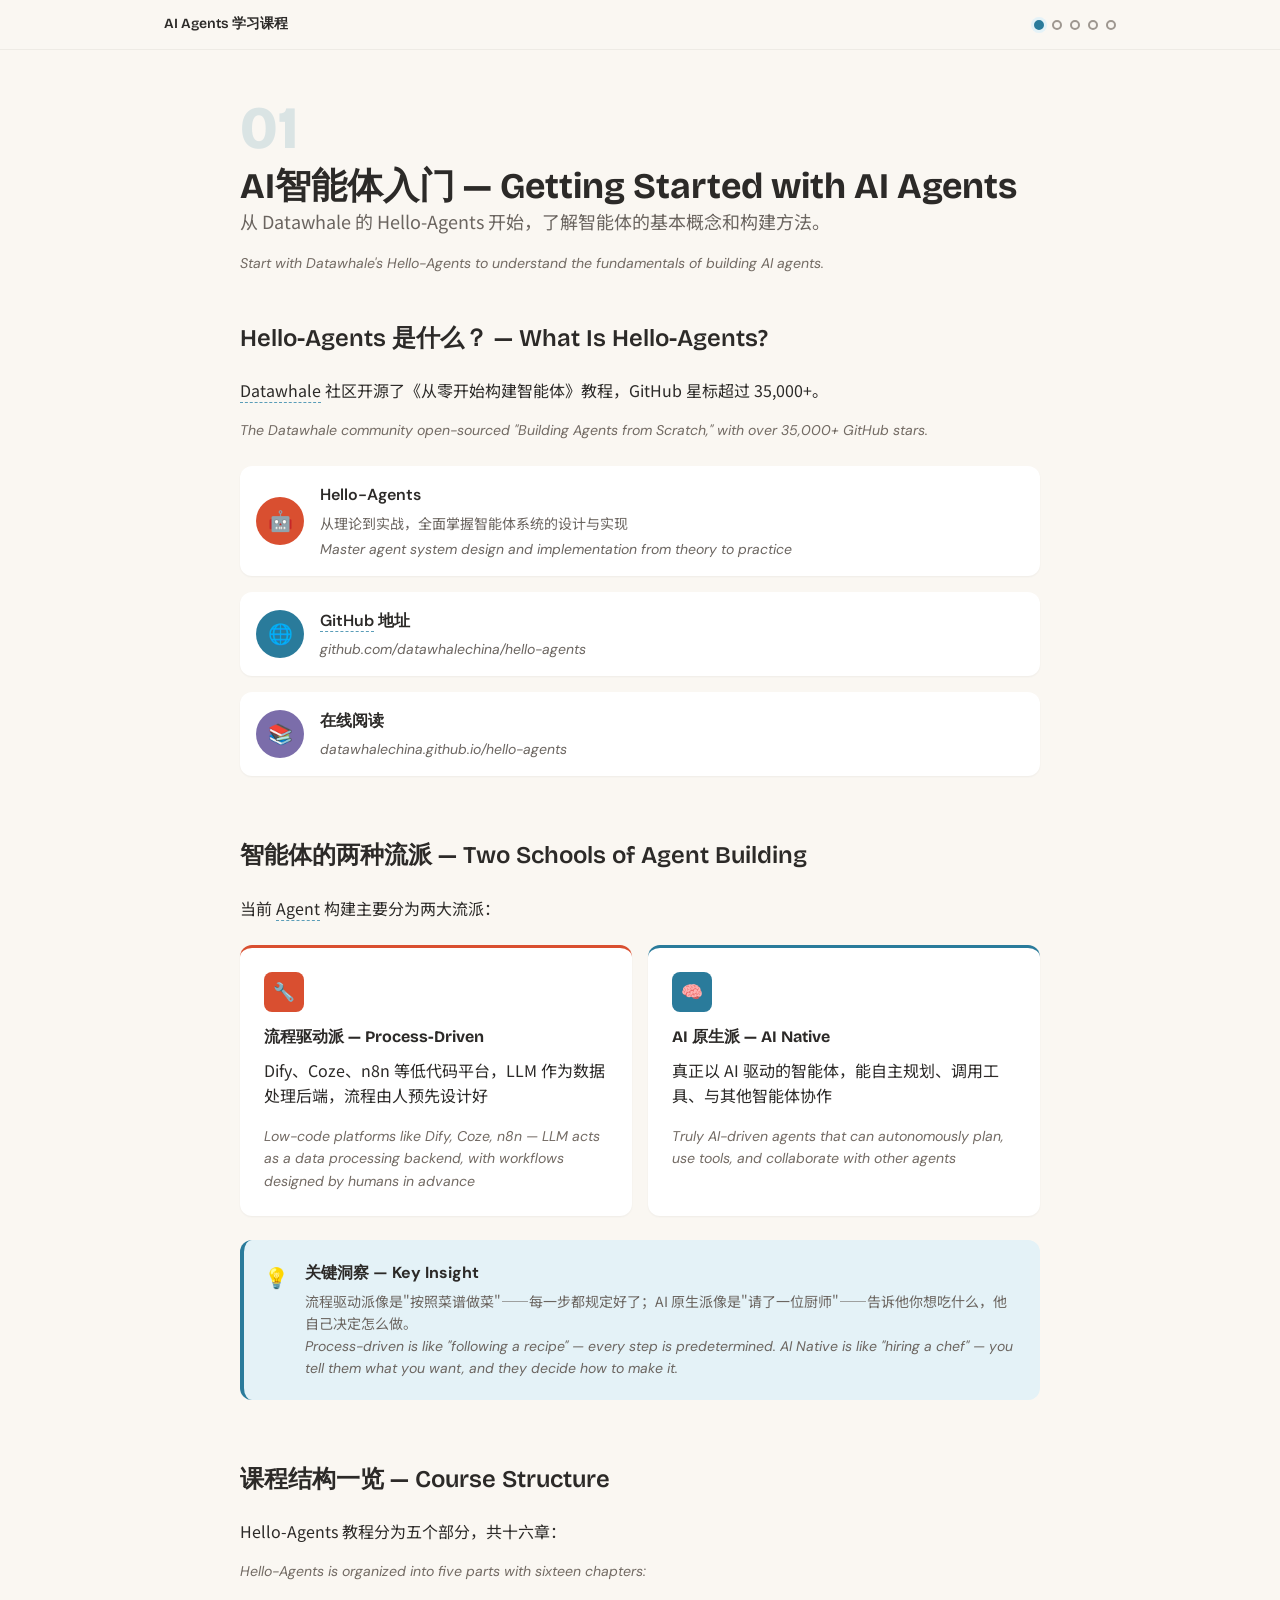
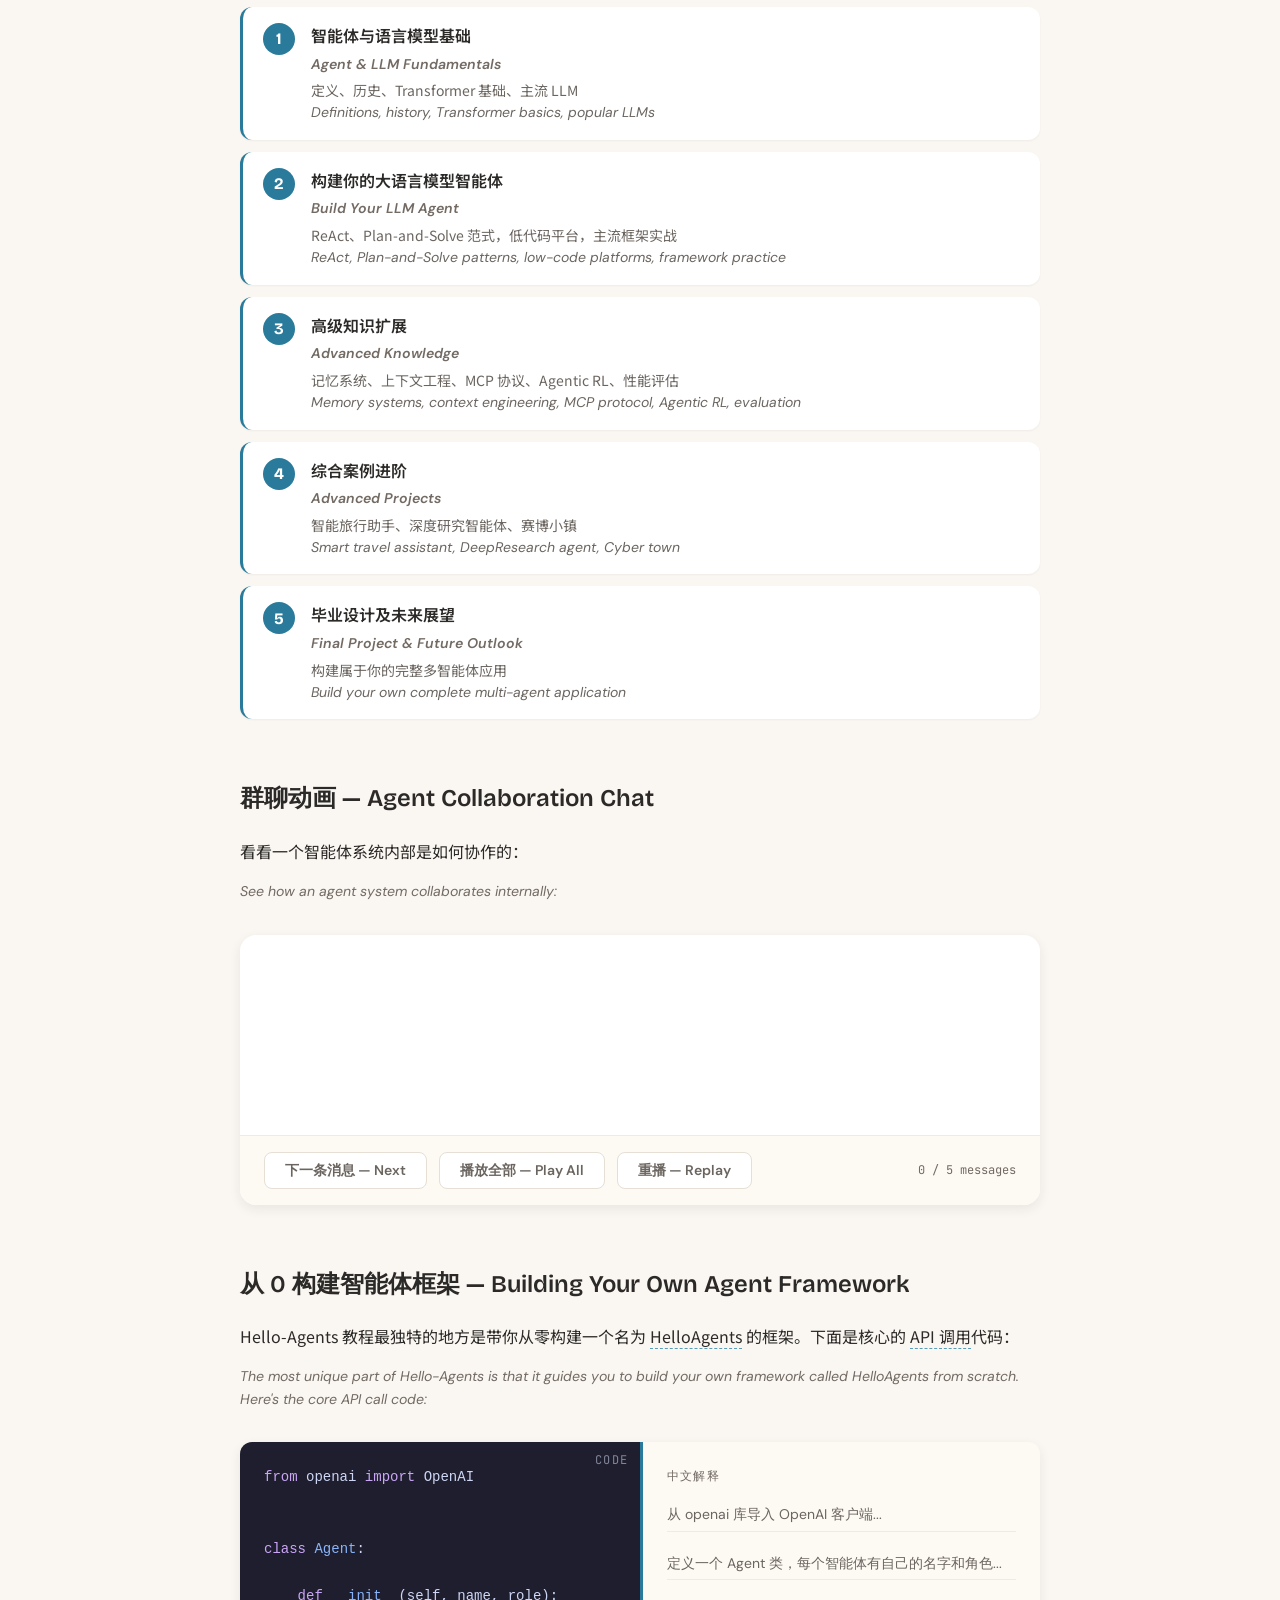
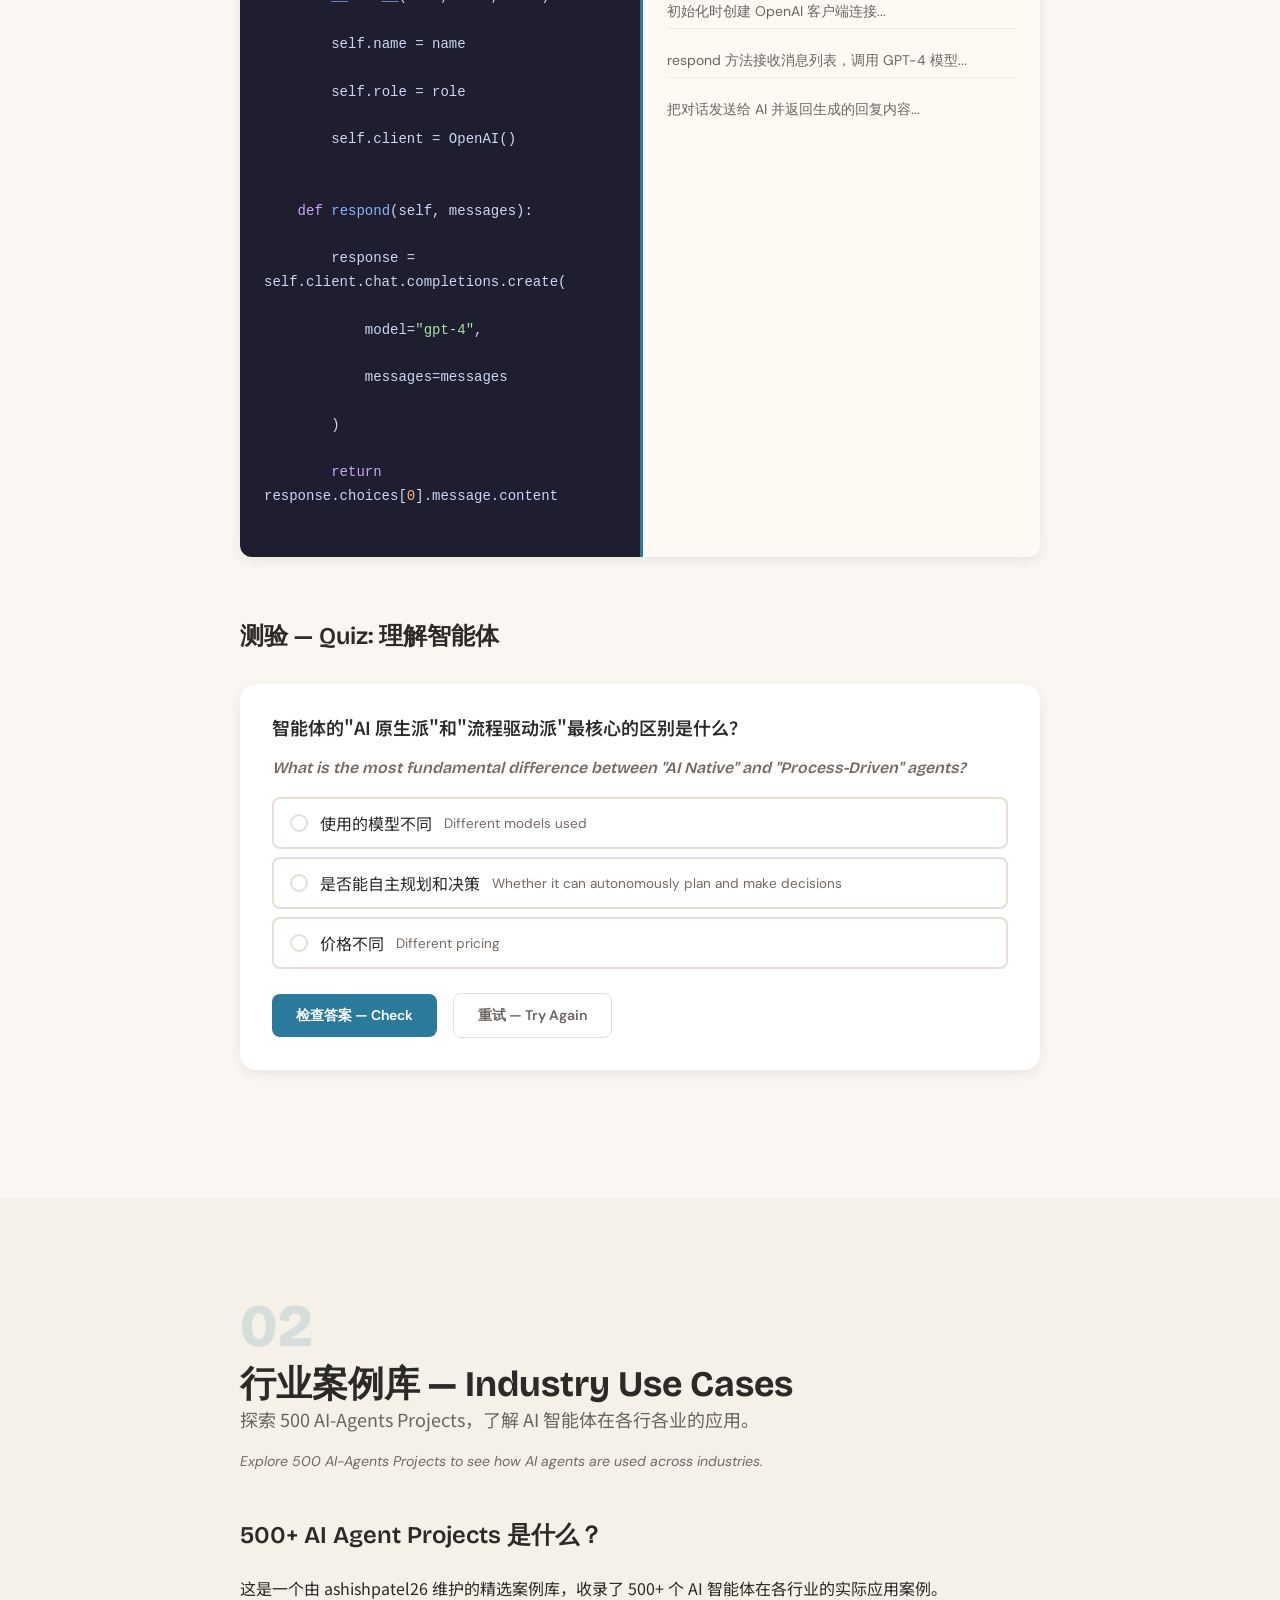
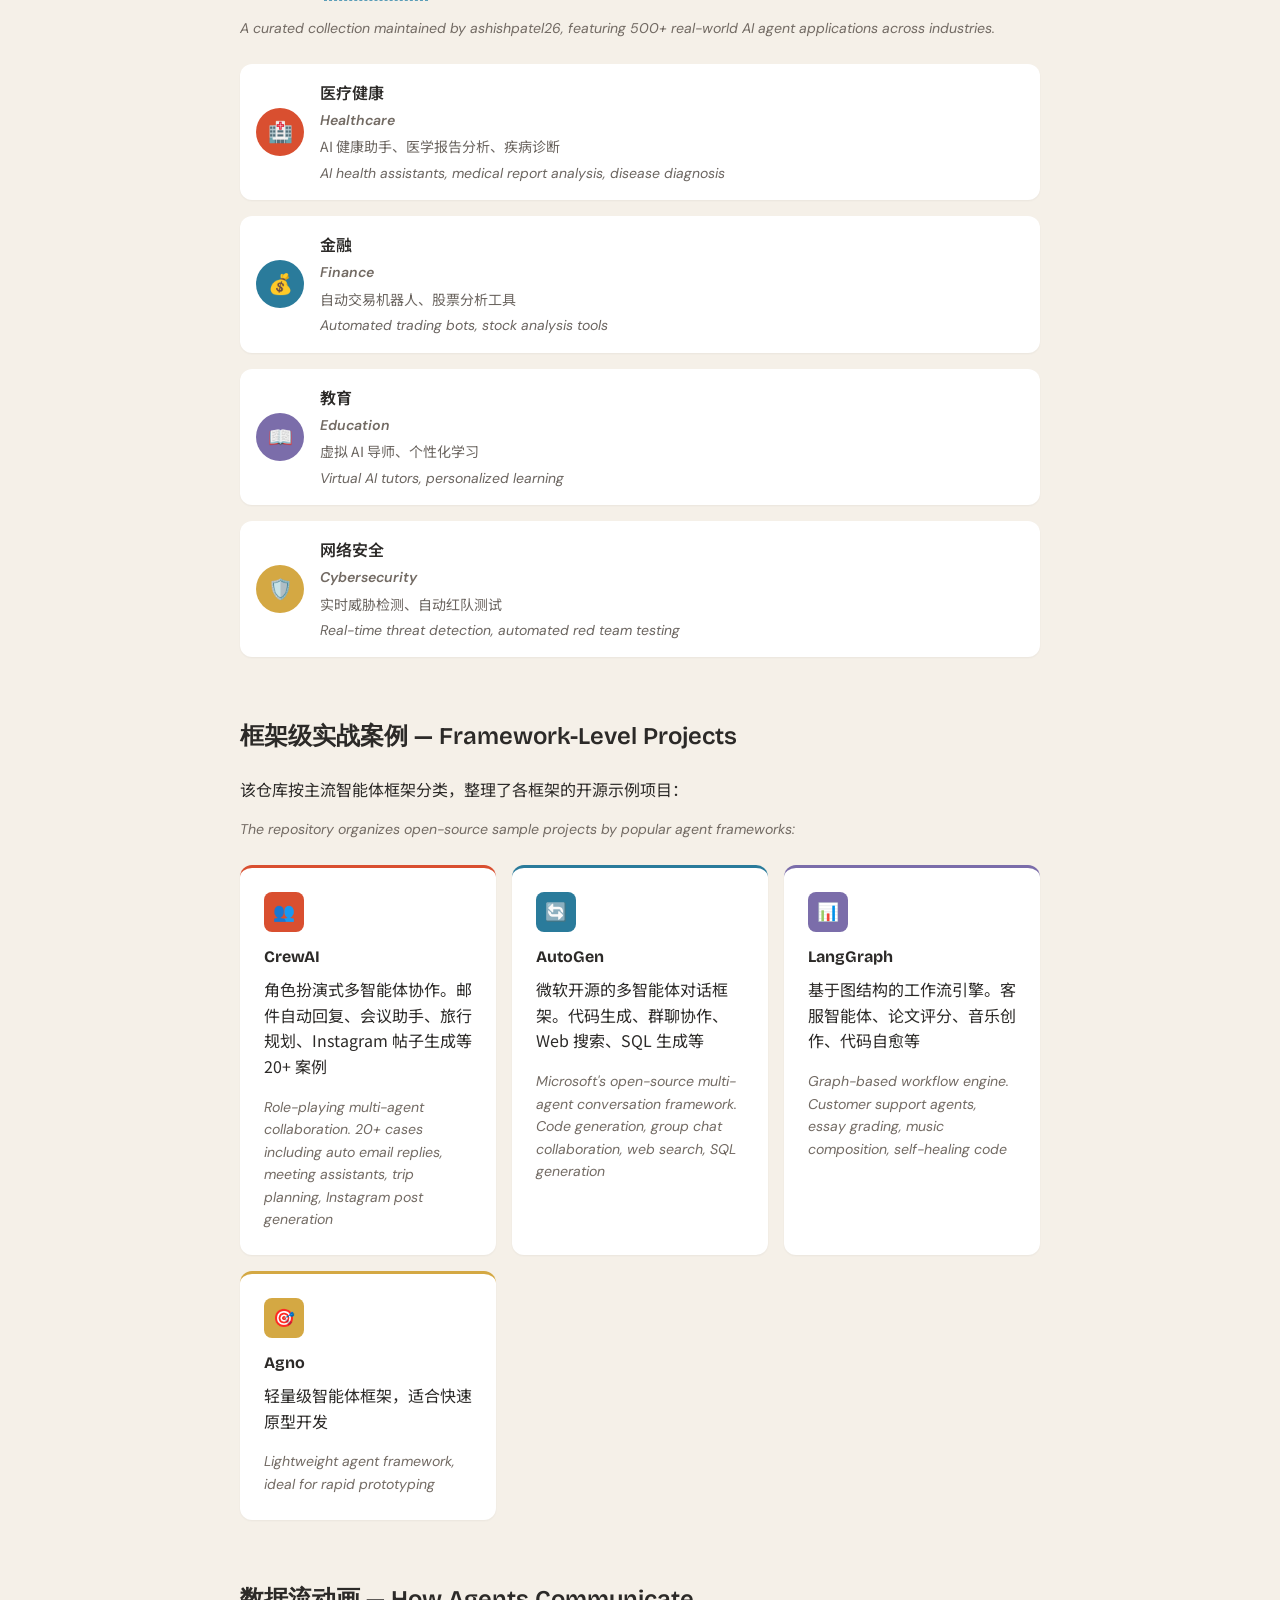
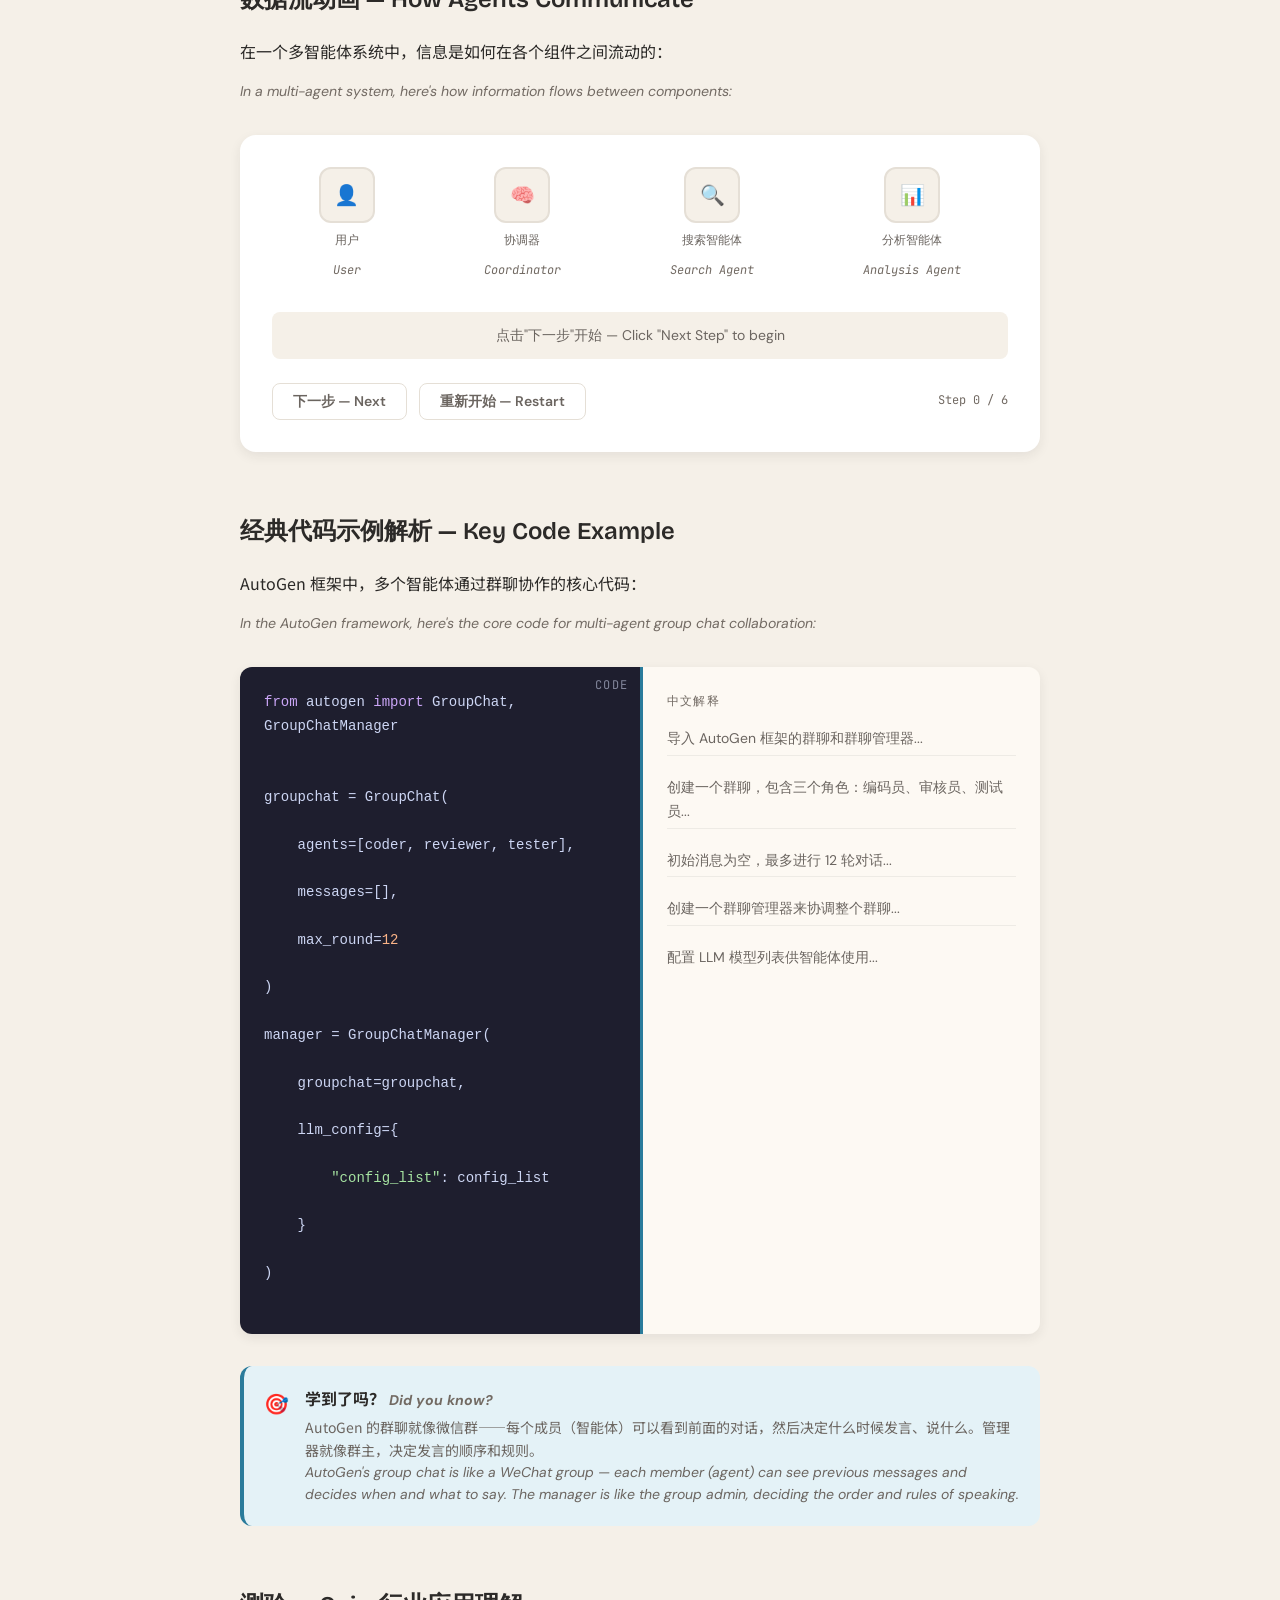
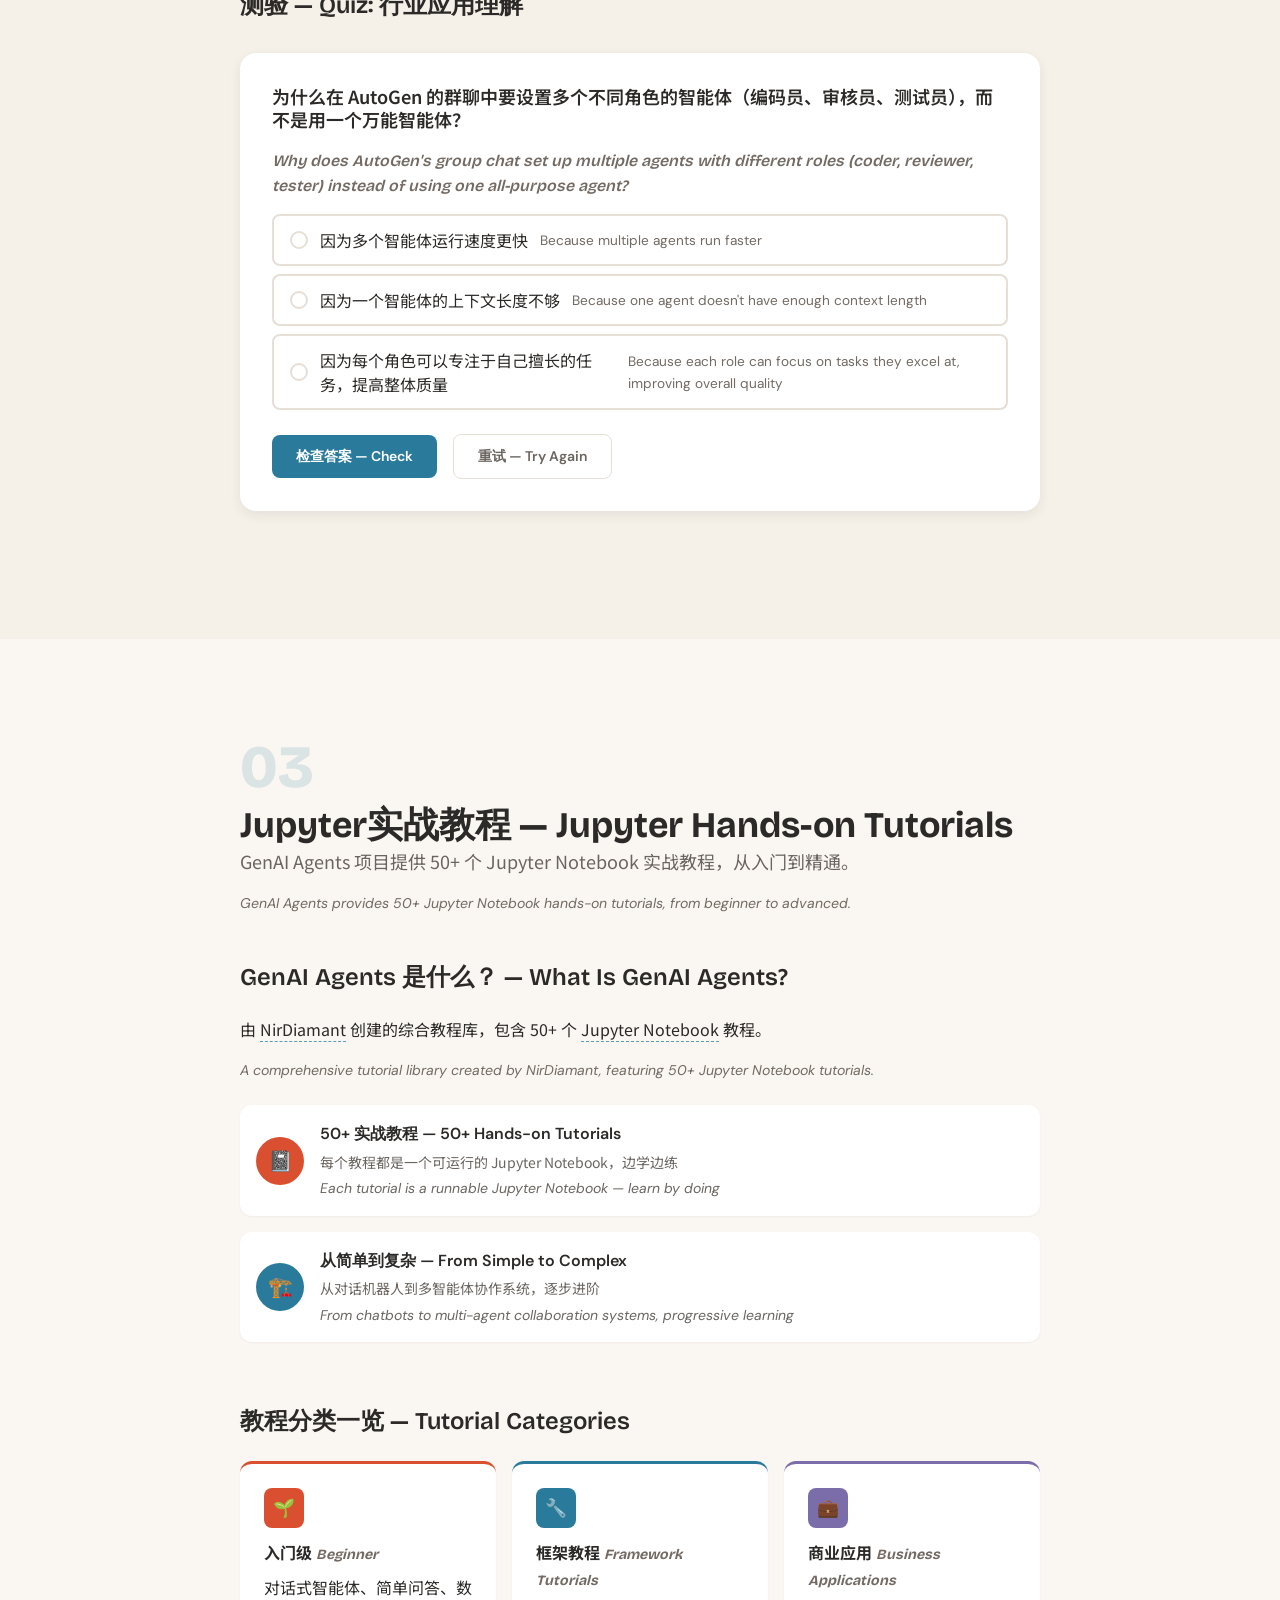
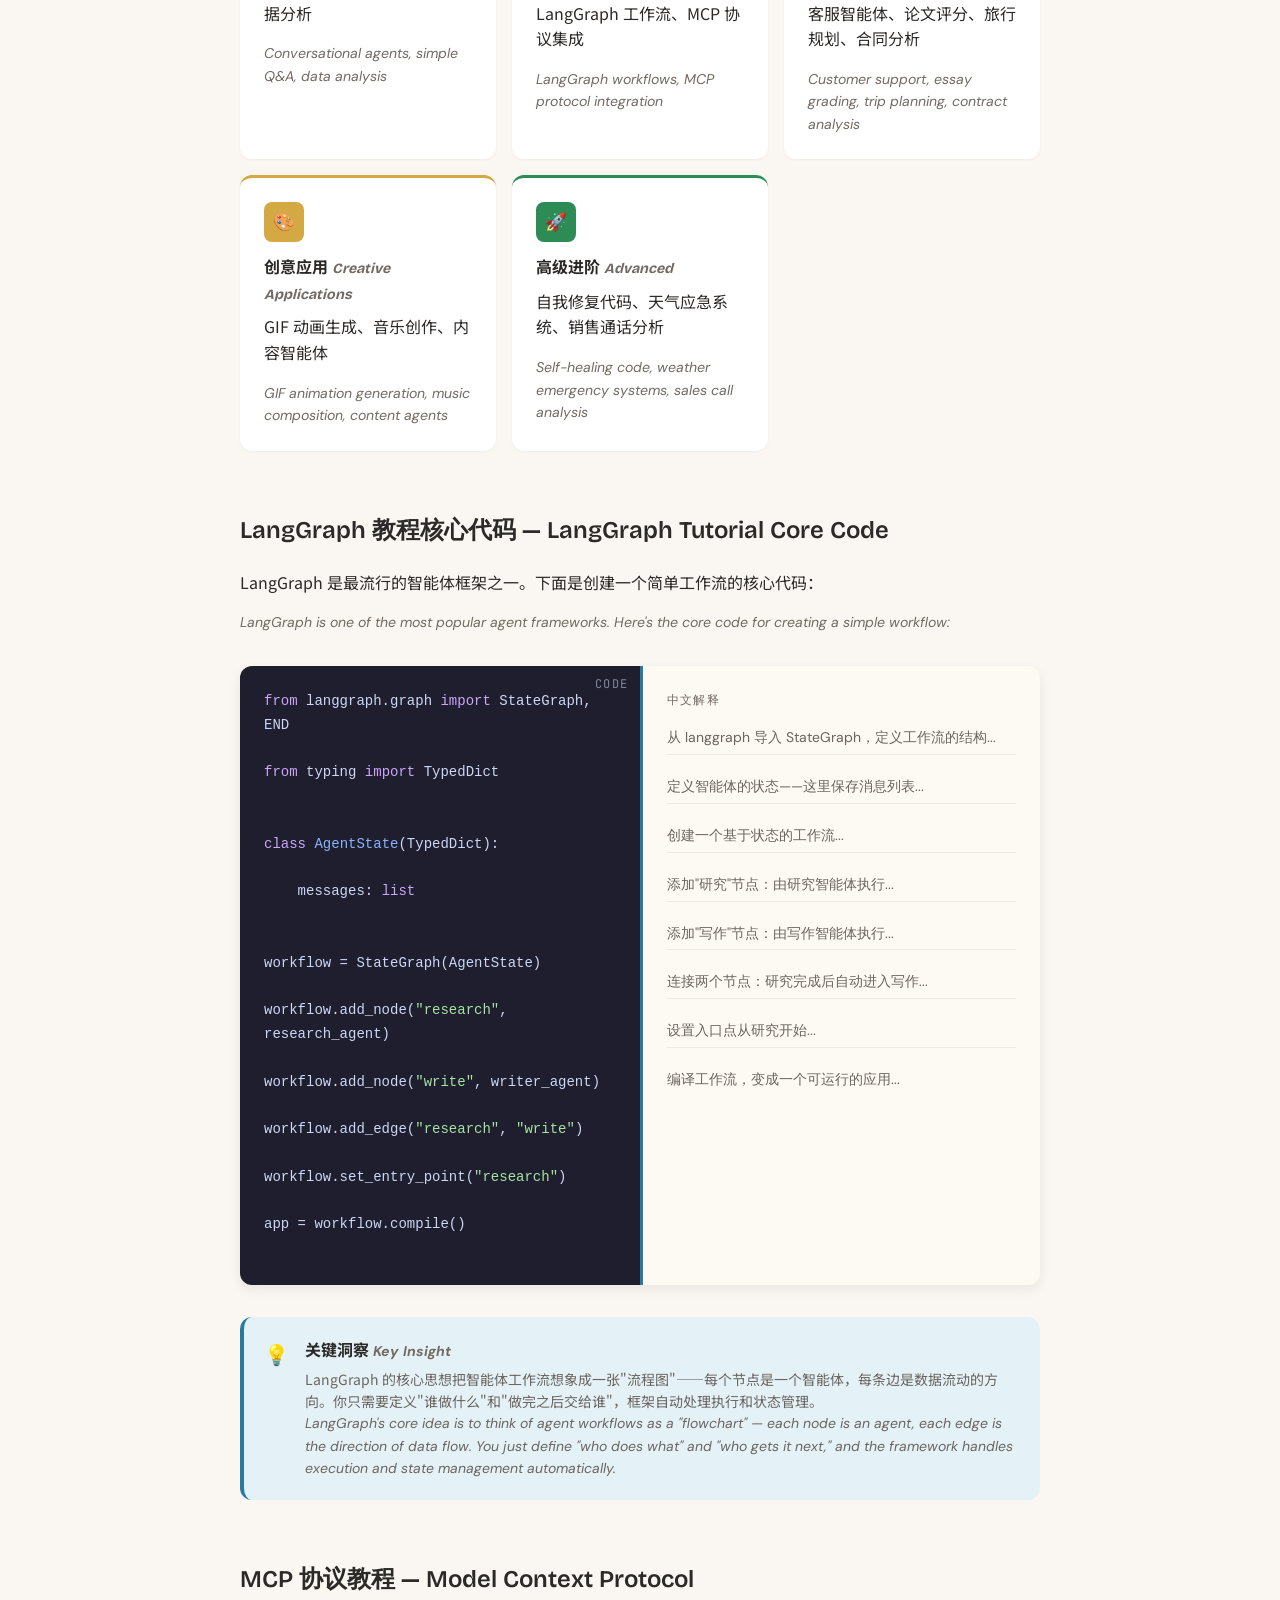
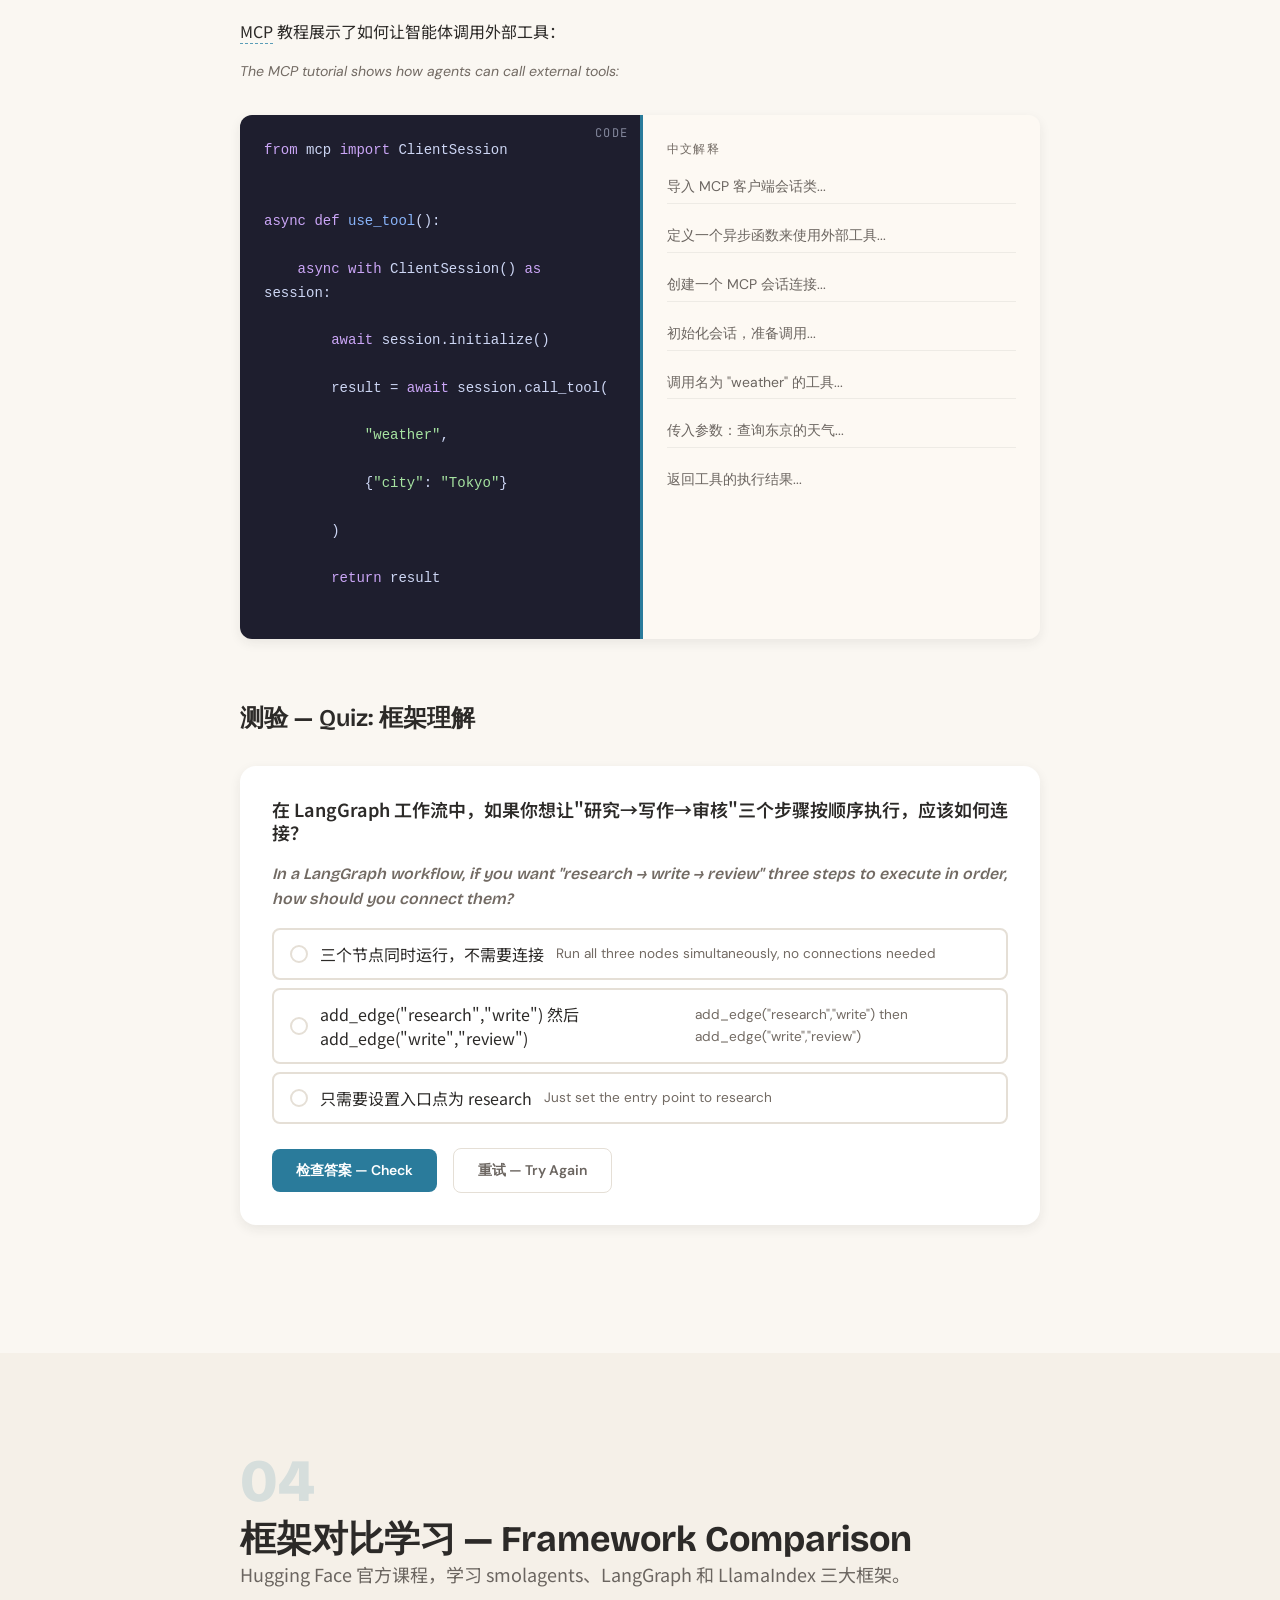
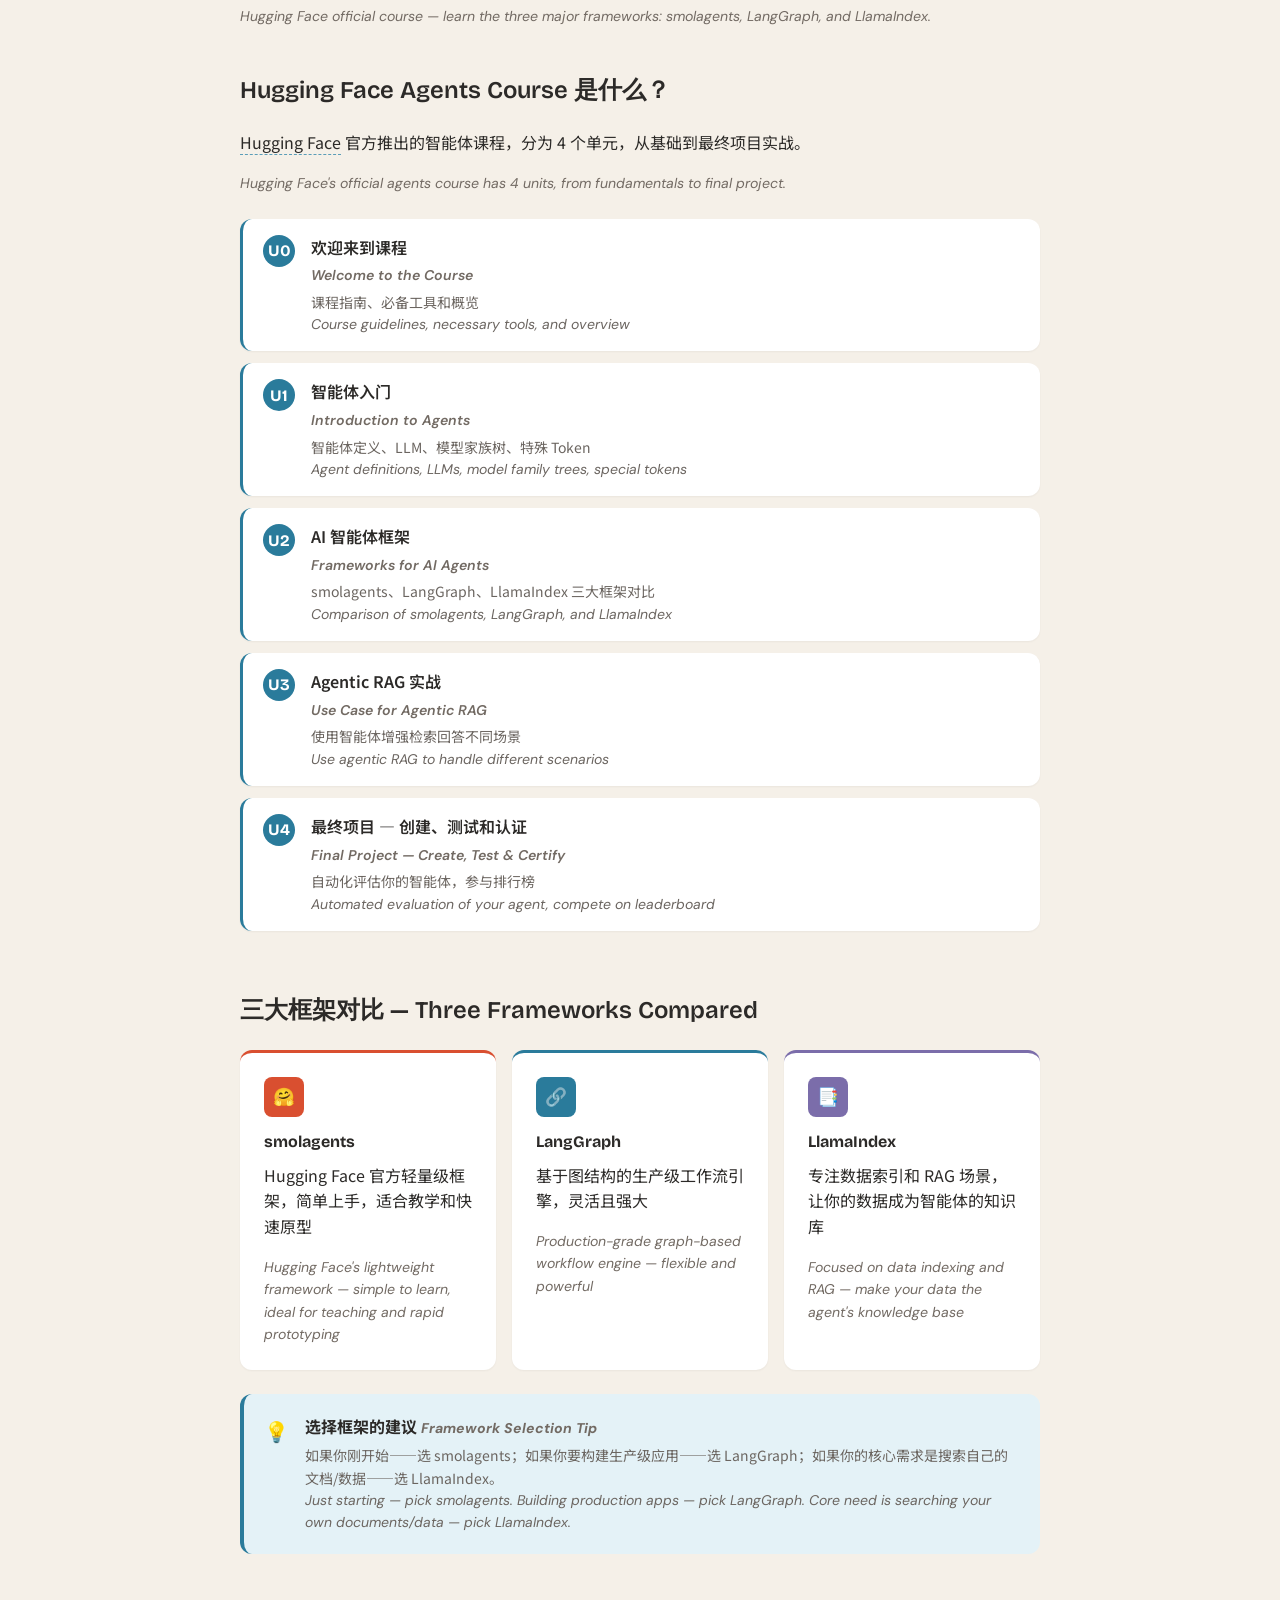
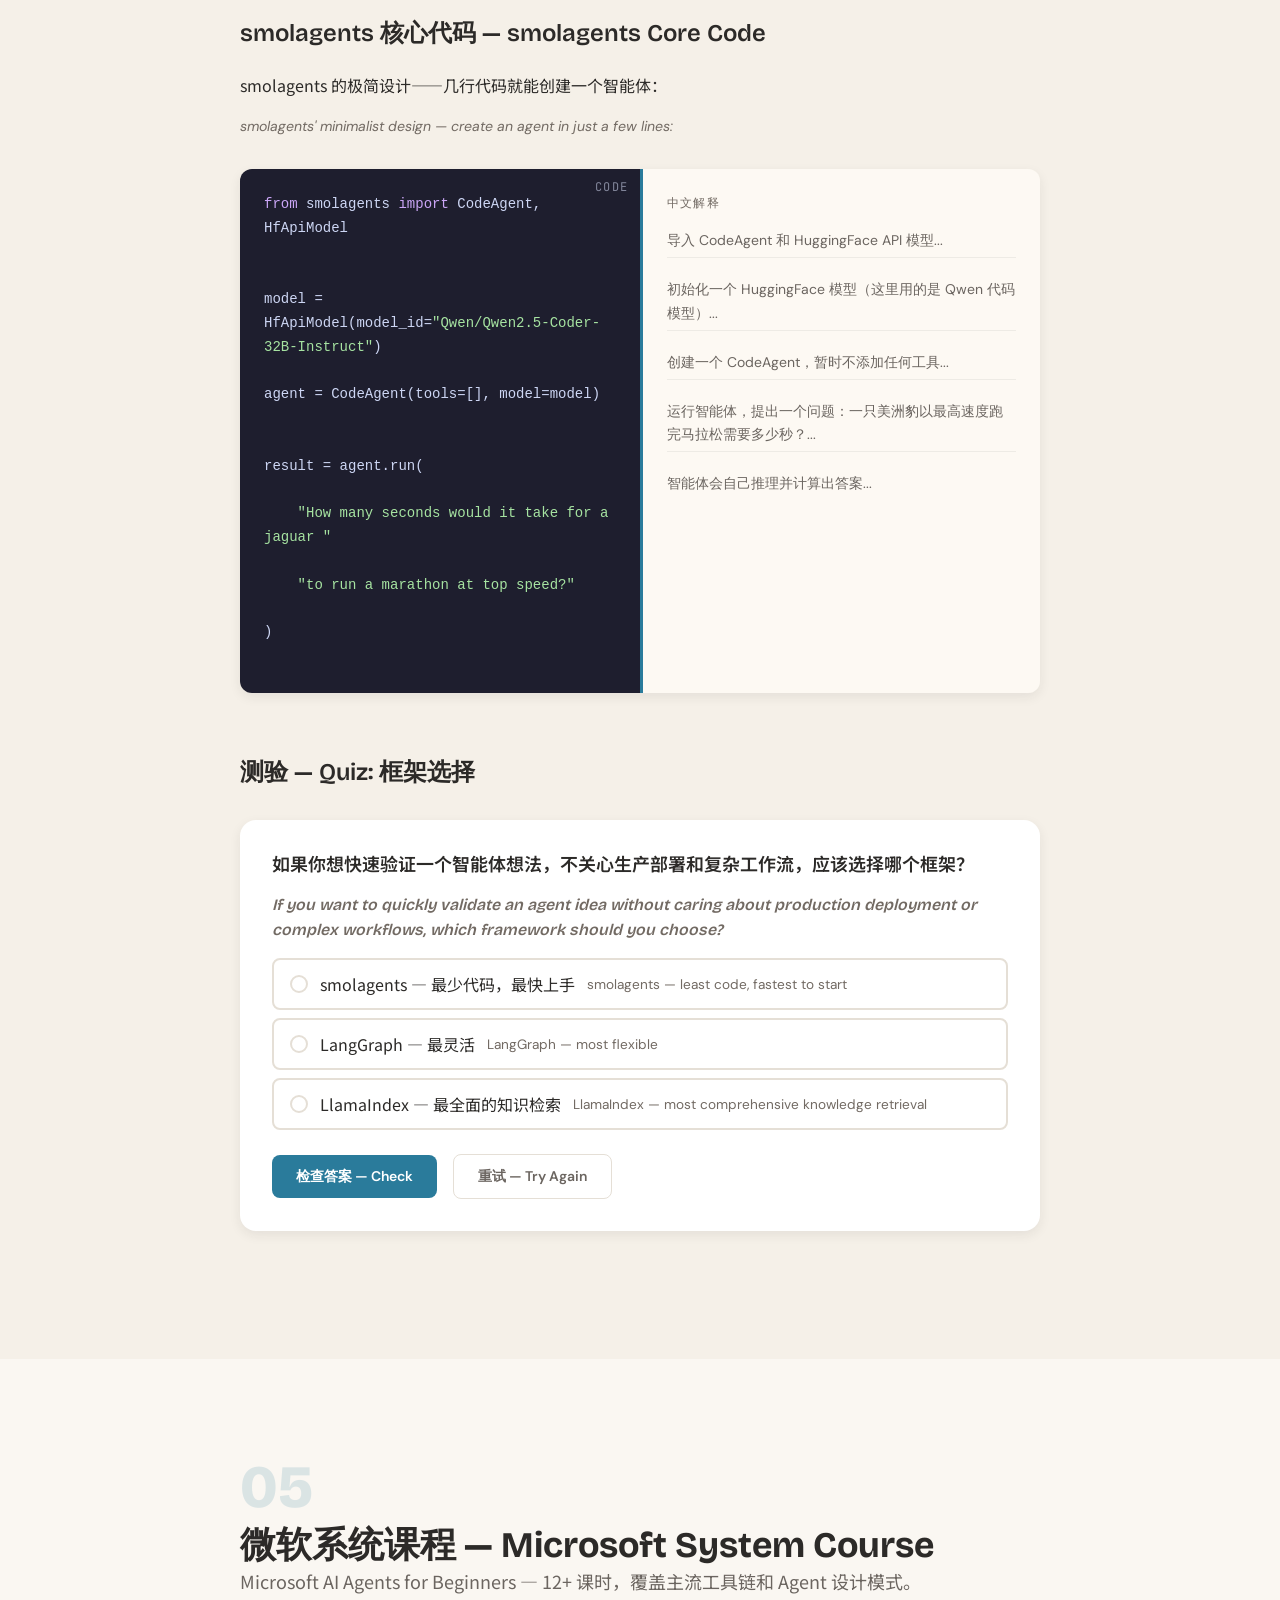
==== commit 41330894: "fix(a11y): readable text colours, reduced motion and a code-block fallback Text contrast (WCAG AA 4." ====
--- a/02-ai-agents/index.html
+++ b/02-ai-agents/index.html
@@ -175,35 +175,35 @@
             <div class="chat-message" data-msg="0" data-sender="actor-a" style="display:none">
               <div class="chat-avatar" style="background: var(--color-actor-1)">👤</div>
               <div class="chat-bubble">
-                <span class="chat-sender" style="color: var(--color-actor-1)">用户 — User</span>
+                <span class="chat-sender" style="color: var(--color-actor-1-text)">用户 — User</span>
                 <p>帮我规划一趟去日本的旅行，预算5000元</p>
               </div>
             </div>
             <div class="chat-message" data-msg="1" data-sender="actor-b" style="display:none">
               <div class="chat-avatar" style="background: var(--color-actor-2)">🧠</div>
               <div class="chat-bubble">
-                <span class="chat-sender" style="color: var(--color-actor-2)">协调器 — Coordinator</span>
+                <span class="chat-sender" style="color: var(--color-actor-2-text)">协调器 — Coordinator</span>
                 <p>收到！我来分解任务：搜索航班、查酒店、规划行程</p>
               </div>
             </div>
             <div class="chat-message" data-msg="2" data-sender="actor-c" style="display:none">
               <div class="chat-avatar" style="background: var(--color-actor-3)">🔍</div>
               <div class="chat-bubble">
-                <span class="chat-sender" style="color: var(--color-actor-3)">搜索智能体 — Search Agent</span>
+                <span class="chat-sender" style="color: var(--color-actor-3-text)">搜索智能体 — Search Agent</span>
                 <p>查到上海飞东京往返机票约2000元，东京酒店每晚400元</p>
               </div>
             </div>
             <div class="chat-message" data-msg="3" data-sender="actor-d" style="display:none">
               <div class="chat-avatar" style="background: var(--color-actor-4)">📋</div>
               <div class="chat-bubble">
-                <span class="chat-sender" style="color: var(--color-actor-4)">规划智能体 — Planner Agent</span>
+                <span class="chat-sender" style="color: var(--color-actor-4-text)">规划智能体 — Planner Agent</span>
                 <p>5天行程建议：东京3天+京都2天，总预算4800元，剩余200元餐饮</p>
               </div>
             </div>
             <div class="chat-message" data-msg="4" data-sender="actor-b" style="display:none">
               <div class="chat-avatar" style="background: var(--color-actor-2)">🧠</div>
               <div class="chat-bubble">
-                <span class="chat-sender" style="color: var(--color-actor-2)">协调器 — Coordinator</span>
+                <span class="chat-sender" style="color: var(--color-actor-2-text)">协调器 — Coordinator</span>
                 <p>方案汇总完成，呈现给用户！✅</p>
               </div>
             </div>
@@ -1085,35 +1085,35 @@
             <div class="chat-message" data-msg="0" data-sender="actor-a" style="display:none">
               <div class="chat-avatar" style="background: var(--color-actor-1)">👤</div>
               <div class="chat-bubble">
-                <span class="chat-sender" style="color: var(--color-actor-1)">用户 — User</span>
+                <span class="chat-sender" style="color: var(--color-actor-1-text)">用户 — User</span>
                 <p>帮我分析这份法律合同的关键条款</p>
               </div>
             </div>
             <div class="chat-message" data-msg="1" data-sender="actor-b" style="display:none">
               <div class="chat-avatar" style="background: var(--color-actor-2)">📋</div>
               <div class="chat-bubble">
-                <span class="chat-sender" style="color: var(--color-actor-2)">规划器 — Planner</span>
+                <span class="chat-sender" style="color: var(--color-actor-2-text)">规划器 — Planner</span>
                 <p>我来拆解：先阅读合同，提取关键条款，然后进行风险评估</p>
               </div>
             </div>
             <div class="chat-message" data-msg="2" data-sender="actor-c" style="display:none">
               <div class="chat-avatar" style="background: var(--color-actor-3)">📄</div>
               <div class="chat-bubble">
-                <span class="chat-sender" style="color: var(--color-actor-3)">阅读智能体 — Reader</span>
+                <span class="chat-sender" style="color: var(--color-actor-3-text)">阅读智能体 — Reader</span>
                 <p>已读取合同，发现 12 个关键条款，包括违约责任、保密协议和终止条件</p>
               </div>
             </div>
             <div class="chat-message" data-msg="3" data-sender="actor-d" style="display:none">
               <div class="chat-avatar" style="background: var(--color-actor-4)">⚖️</div>
               <div class="chat-bubble">
-                <span class="chat-sender" style="color: var(--color-actor-4)">审核智能体 — Reviewer</span>
+                <span class="chat-sender" style="color: var(--color-actor-4-text)">审核智能体 — Reviewer</span>
                 <p>风险评估完成：第 3 条违约责任过严，建议重新谈判。第 7 条保密范围过宽。</p>
               </div>
             </div>
             <div class="chat-message" data-msg="4" data-sender="actor-b" style="display:none">
               <div class="chat-avatar" style="background: var(--color-actor-2)">📋</div>
               <div class="chat-bubble">
-                <span class="chat-sender" style="color: var(--color-actor-2)">规划器 — Planner</span>
+                <span class="chat-sender" style="color: var(--color-actor-2-text)">规划器 — Planner</span>
                 <p>分析完成，生成报告并提交给用户 ✅</p>
               </div>
             </div>
--- a/02-ai-agents/styles.css
+++ b/02-ai-agents/styles.css
@@ -17,7 +17,8 @@
   --color-bg-code:        #1E1E2E;
   --color-text:           #2C2A28;
   --color-text-secondary: #6B6560;
-  --color-text-muted:     #9E9790;
+  --color-text-muted:     #726A63;   /* text; AA on every surface (was #9E9790) */
+  --color-muted-decor:    #9E9790;   /* original tone: borders and dots only, never text */
   --color-border:         #E5DFD6;
   --color-border-light:   #EEEBE5;
   --color-surface:        #FFFFFF;
@@ -43,6 +44,11 @@
   --color-actor-3:        #7B6DAA;
   --color-actor-4:        #D4A843;
   --color-actor-5:        #2D8B55;
+  /* actor colours as text on light surfaces (AA); the colours above stay for fills */
+  --color-actor-1-text:   #C24124;
+  --color-actor-2-text:   #287594;
+  --color-actor-3-text:   #7263A4;
+  --color-actor-4-text:   #88681F;
 
   /* FONTS */
   --font-display: 'Bricolage Grotesque', Georgia, serif;
@@ -211,7 +217,7 @@
 .nav-dot {
   width: 10px; height: 10px;
   border-radius: 50%;
-  border: 2px solid var(--color-text-muted);
+  border: 2px solid var(--color-muted-decor);
   background: transparent;
   cursor: pointer;
   transition: all var(--duration-fast);
@@ -357,7 +363,7 @@
   font-size: var(--text-xs);
   text-transform: uppercase;
   letter-spacing: 0.1em;
-  opacity: 0.5;
+  color: #82869B;
 }
 .translation-english .translation-label {
   position: static;
@@ -630,7 +636,7 @@
 .typing-dot {
   width: 8px; height: 8px;
   border-radius: 50%;
-  background: var(--color-text-muted);
+  background: var(--color-muted-decor);
   animation: typingBounce 1.4s infinite;
 }
 .typing-dot:nth-child(2) { animation-delay: 0.2s; }
@@ -1174,6 +1180,37 @@
   .flow-steps { flex-direction: column; }
   .flow-arrow { transform: rotate(90deg); }
   .nav-title { max-width: 140px; }
+
+  /* Touch targets: 32px hit area per nav dot, the 10px dot is drawn by ::before */
+  .nav-dots { gap: 0; }
+  .nav-dot,
+  .nav-dot.active,
+  .nav-dot.visited {
+    width: 32px; height: 32px;
+    border-color: transparent;
+    background: transparent;
+    box-shadow: none;
+  }
+  .nav-dot::before {
+    content: '';
+    position: absolute;
+    top: 50%; left: 50%;
+    width: 10px; height: 10px;
+    margin: -5px 0 0 -5px;
+    box-sizing: border-box;
+    border-radius: 50%;
+    border: 2px solid var(--color-muted-decor);
+    transition: all var(--duration-fast);
+  }
+  .nav-dot.active::before {
+    border-color: var(--color-accent);
+    background: var(--color-accent);
+    box-shadow: 0 0 0 3px var(--color-accent-light);
+  }
+  .nav-dot.visited::before {
+    border-color: var(--color-accent-muted);
+    background: var(--color-accent-muted);
+  }
 }
 
 /* ── KEYFRAMES ──────────────────────────────────────────────── */
@@ -1270,6 +1307,8 @@
 .quiz-option .lang-zh {
   display: block;
   font-size: 1em;
+  min-width: 0;
+  overflow-wrap: anywhere;
 }
 
 .quiz-option .lang-en {
@@ -1278,6 +1317,8 @@
   color: var(--color-text-muted);
   margin-top: 0.1em;
   font-style: normal;
+  min-width: 0;
+  overflow-wrap: anywhere;
 }
 
 /* Chat bubble bilingual */
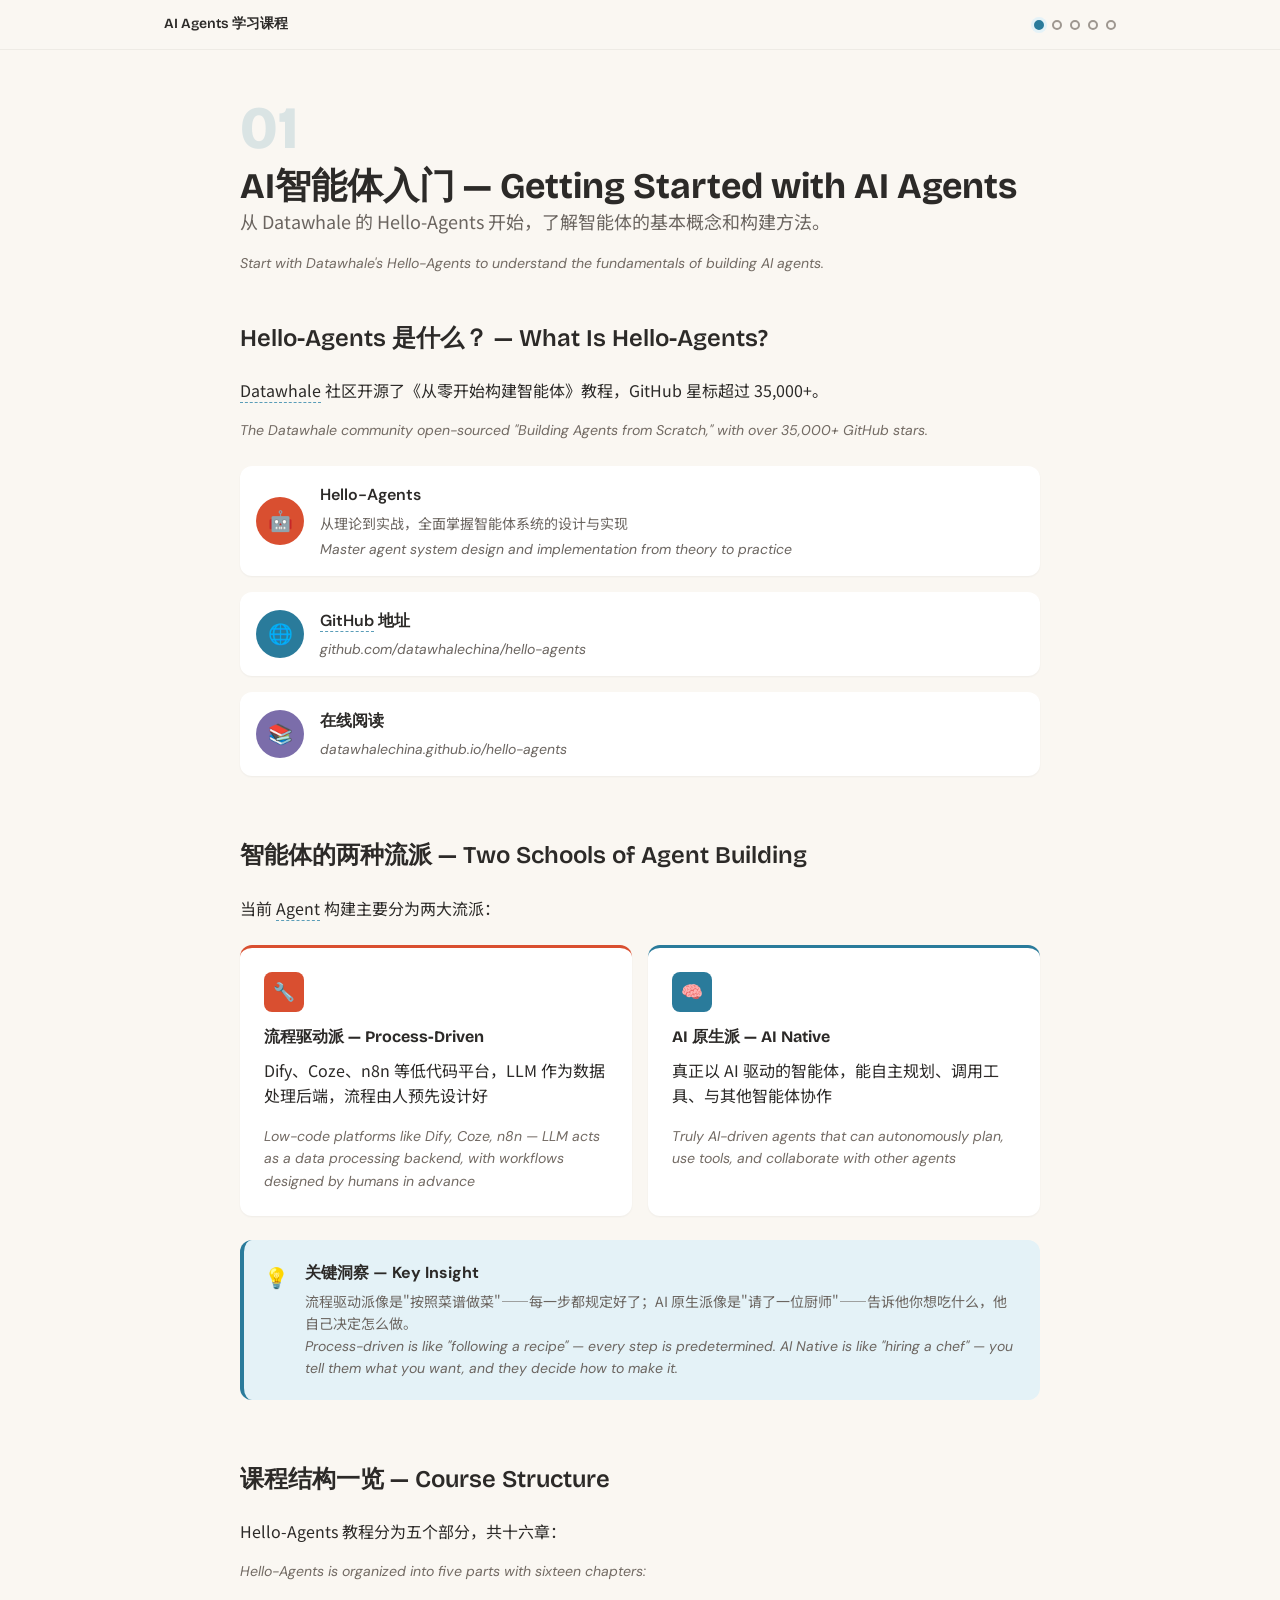
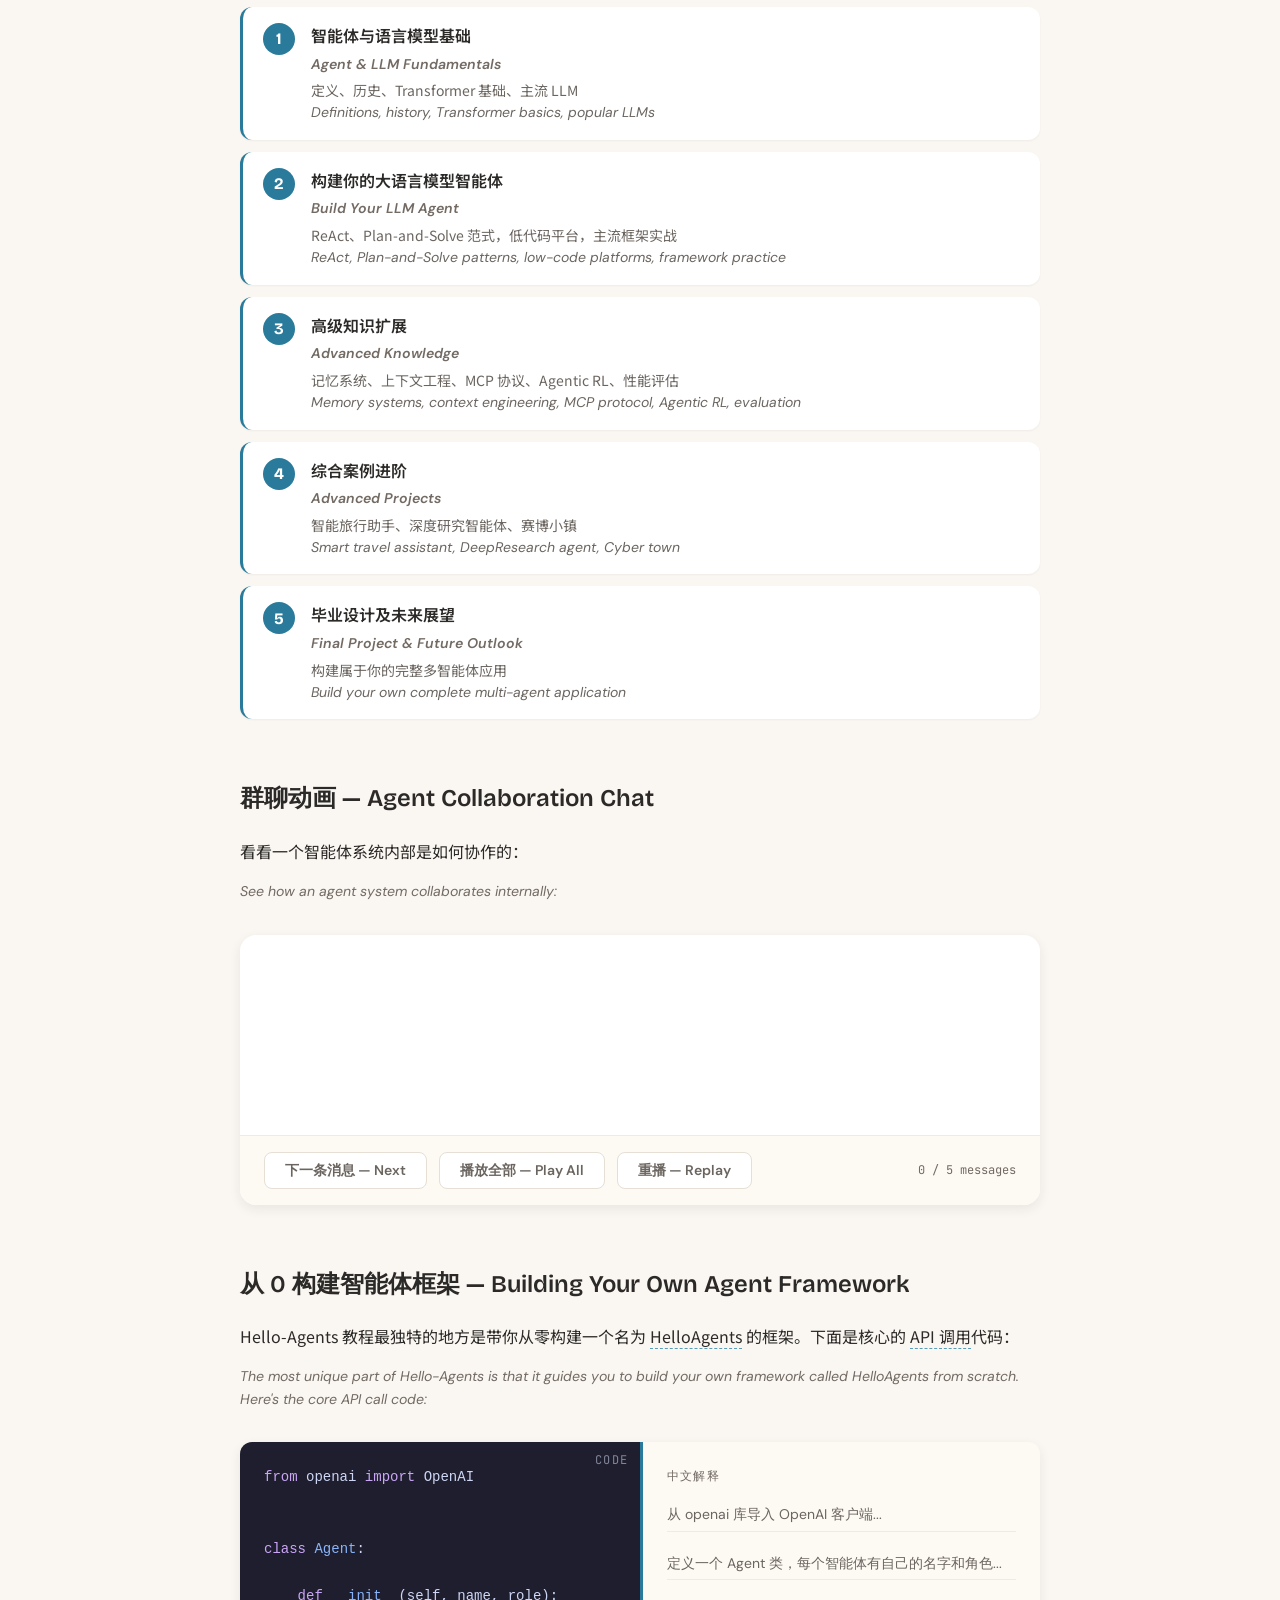
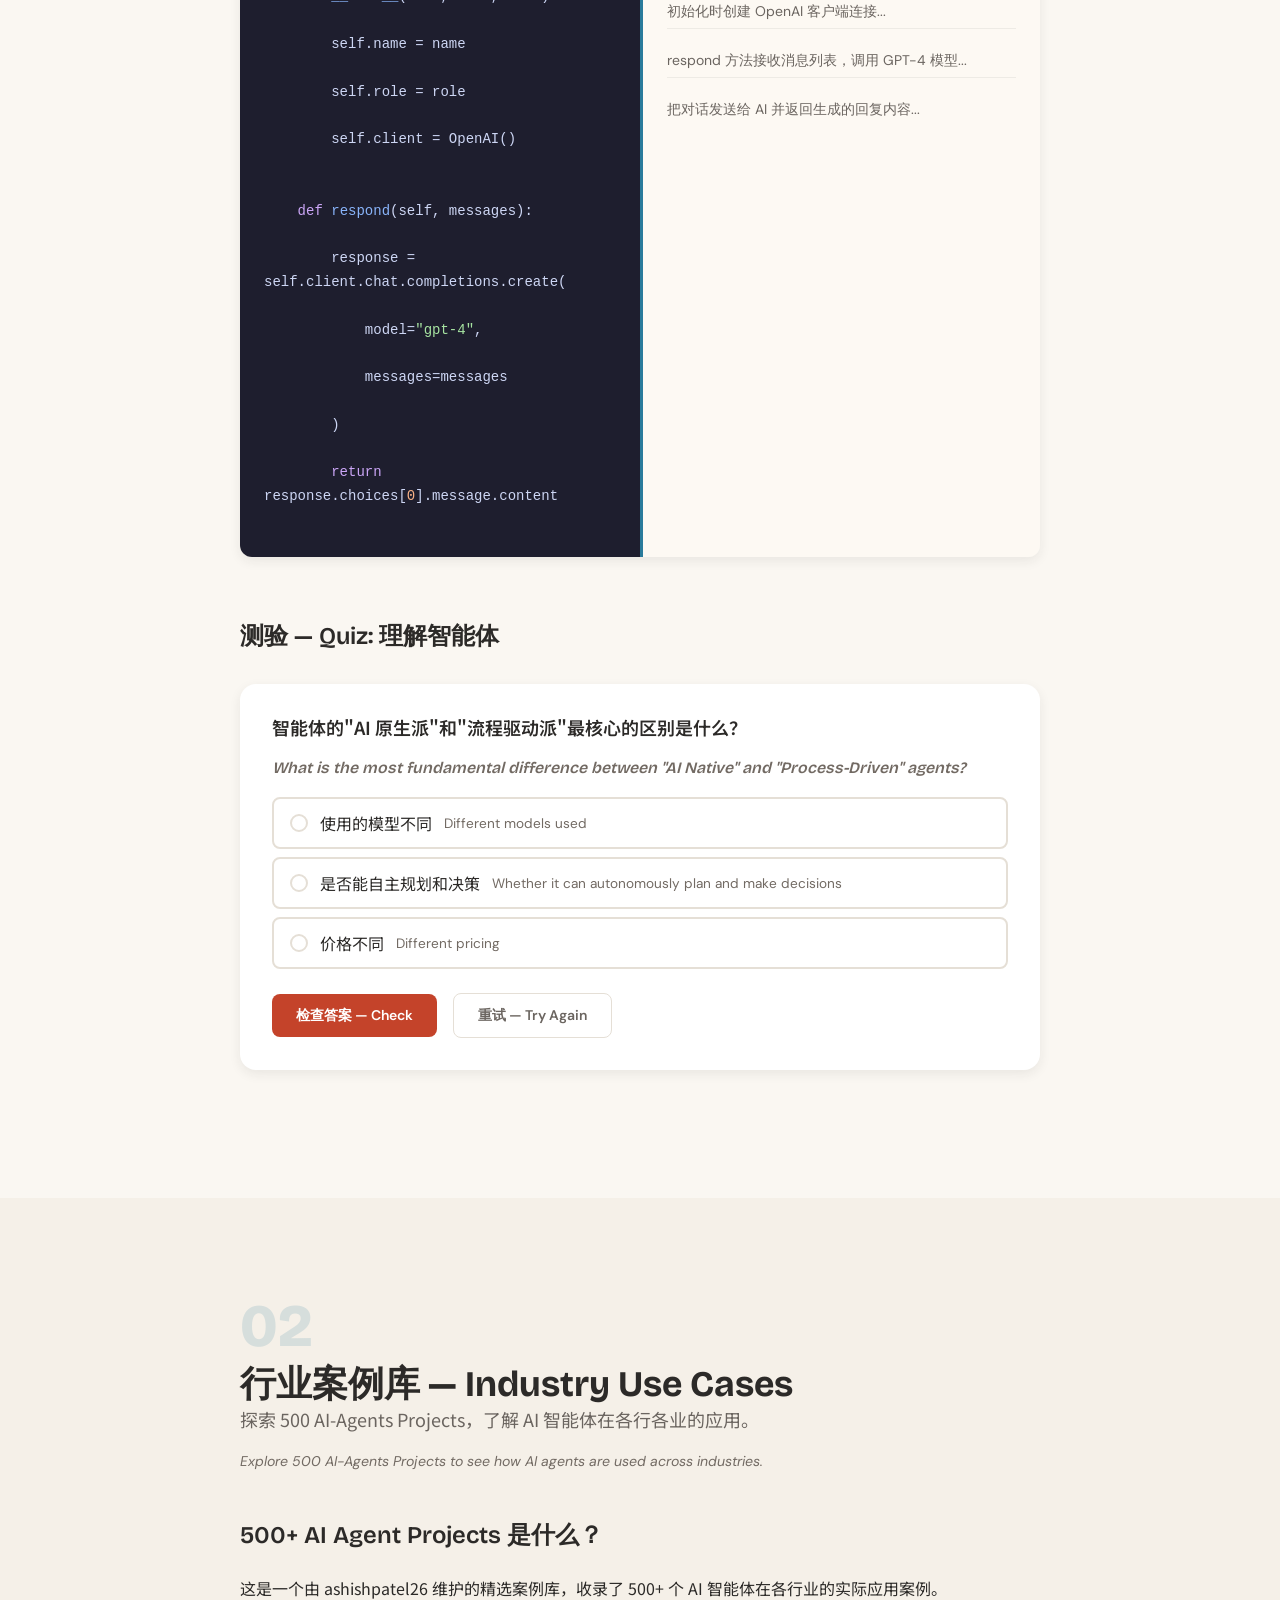
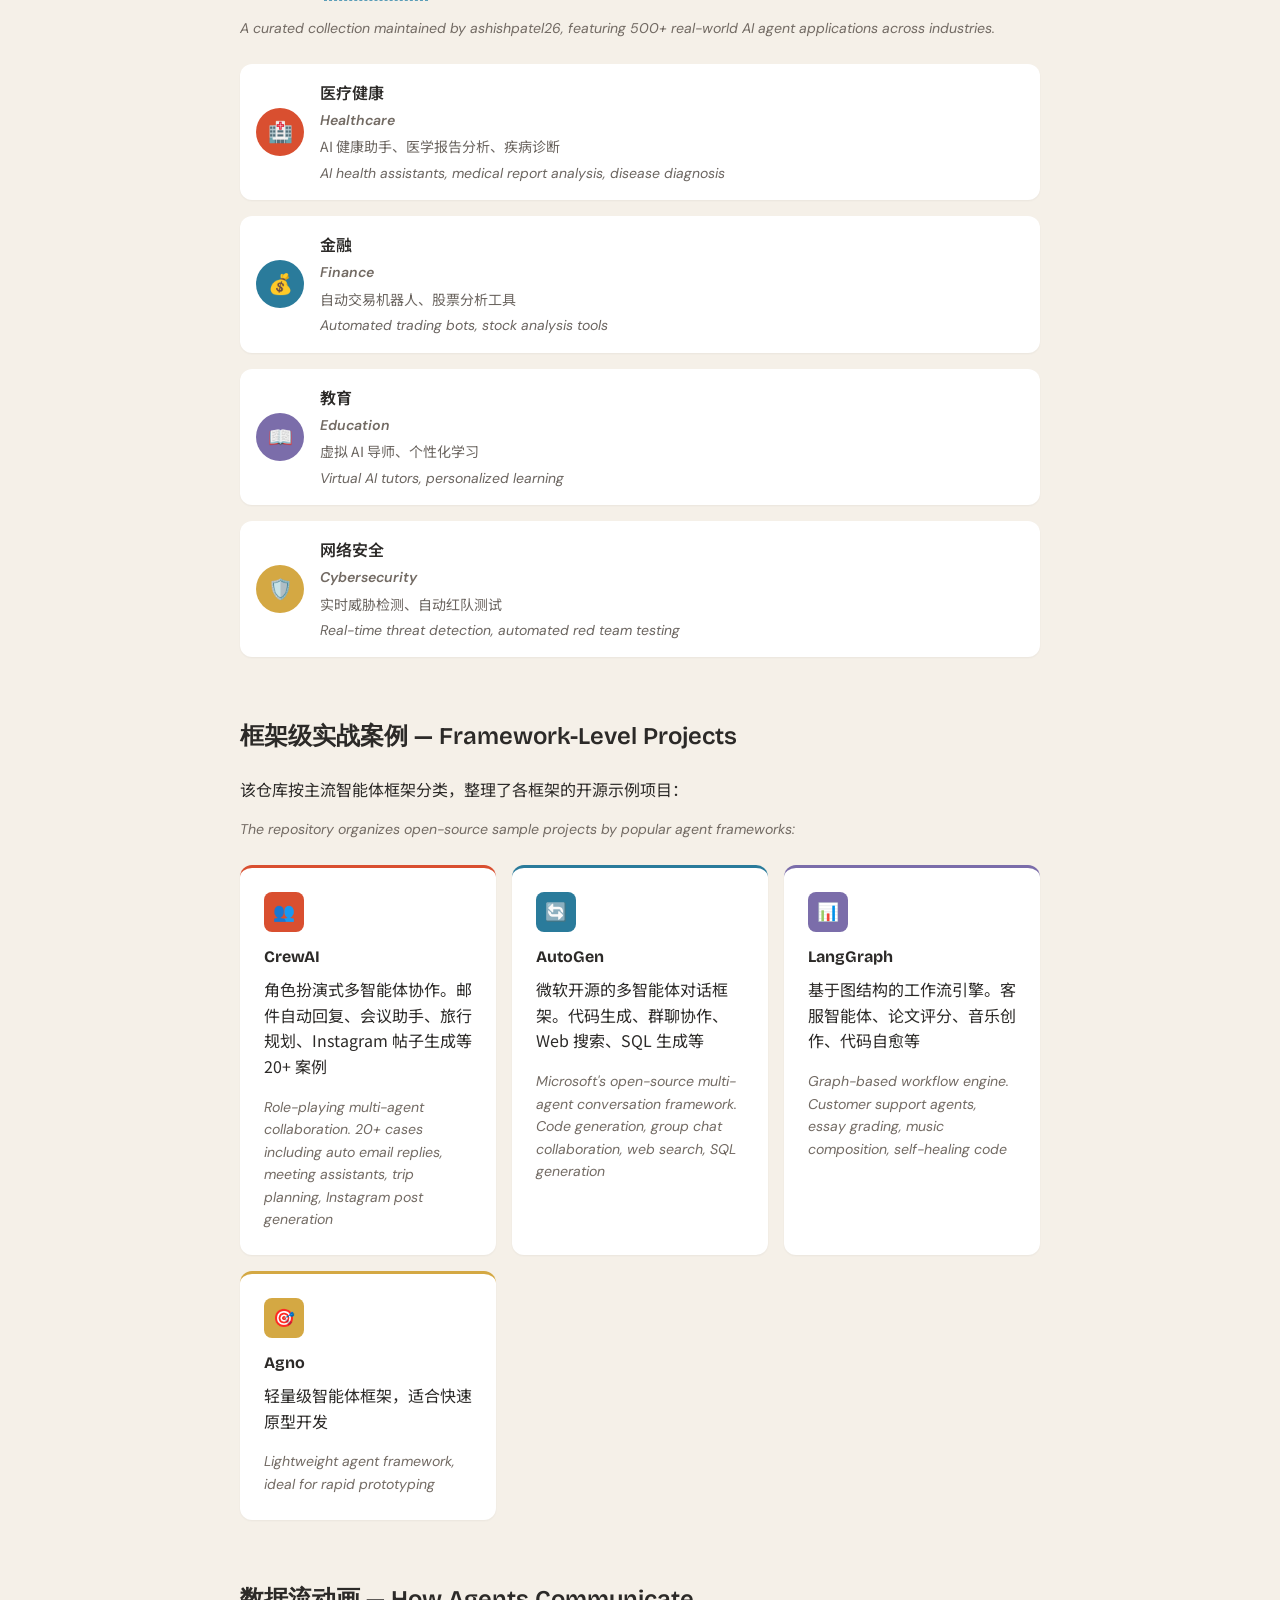
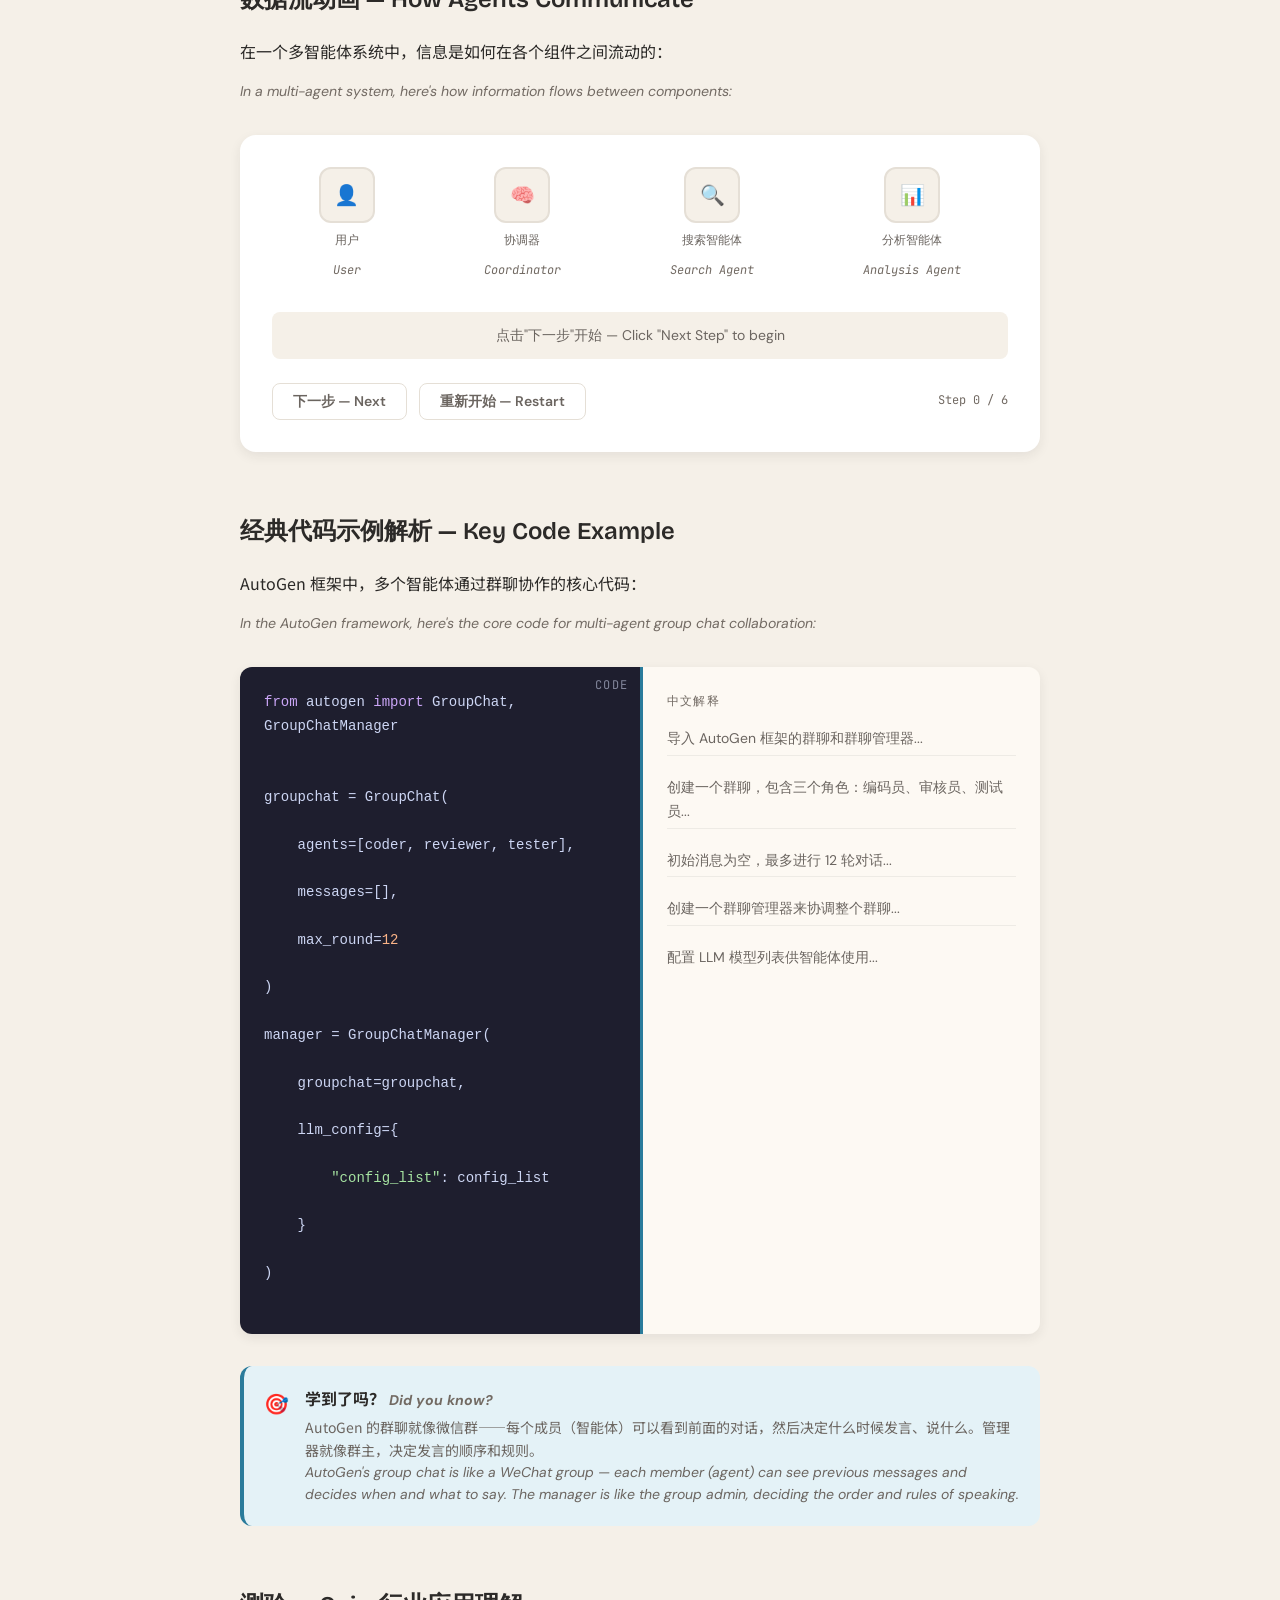
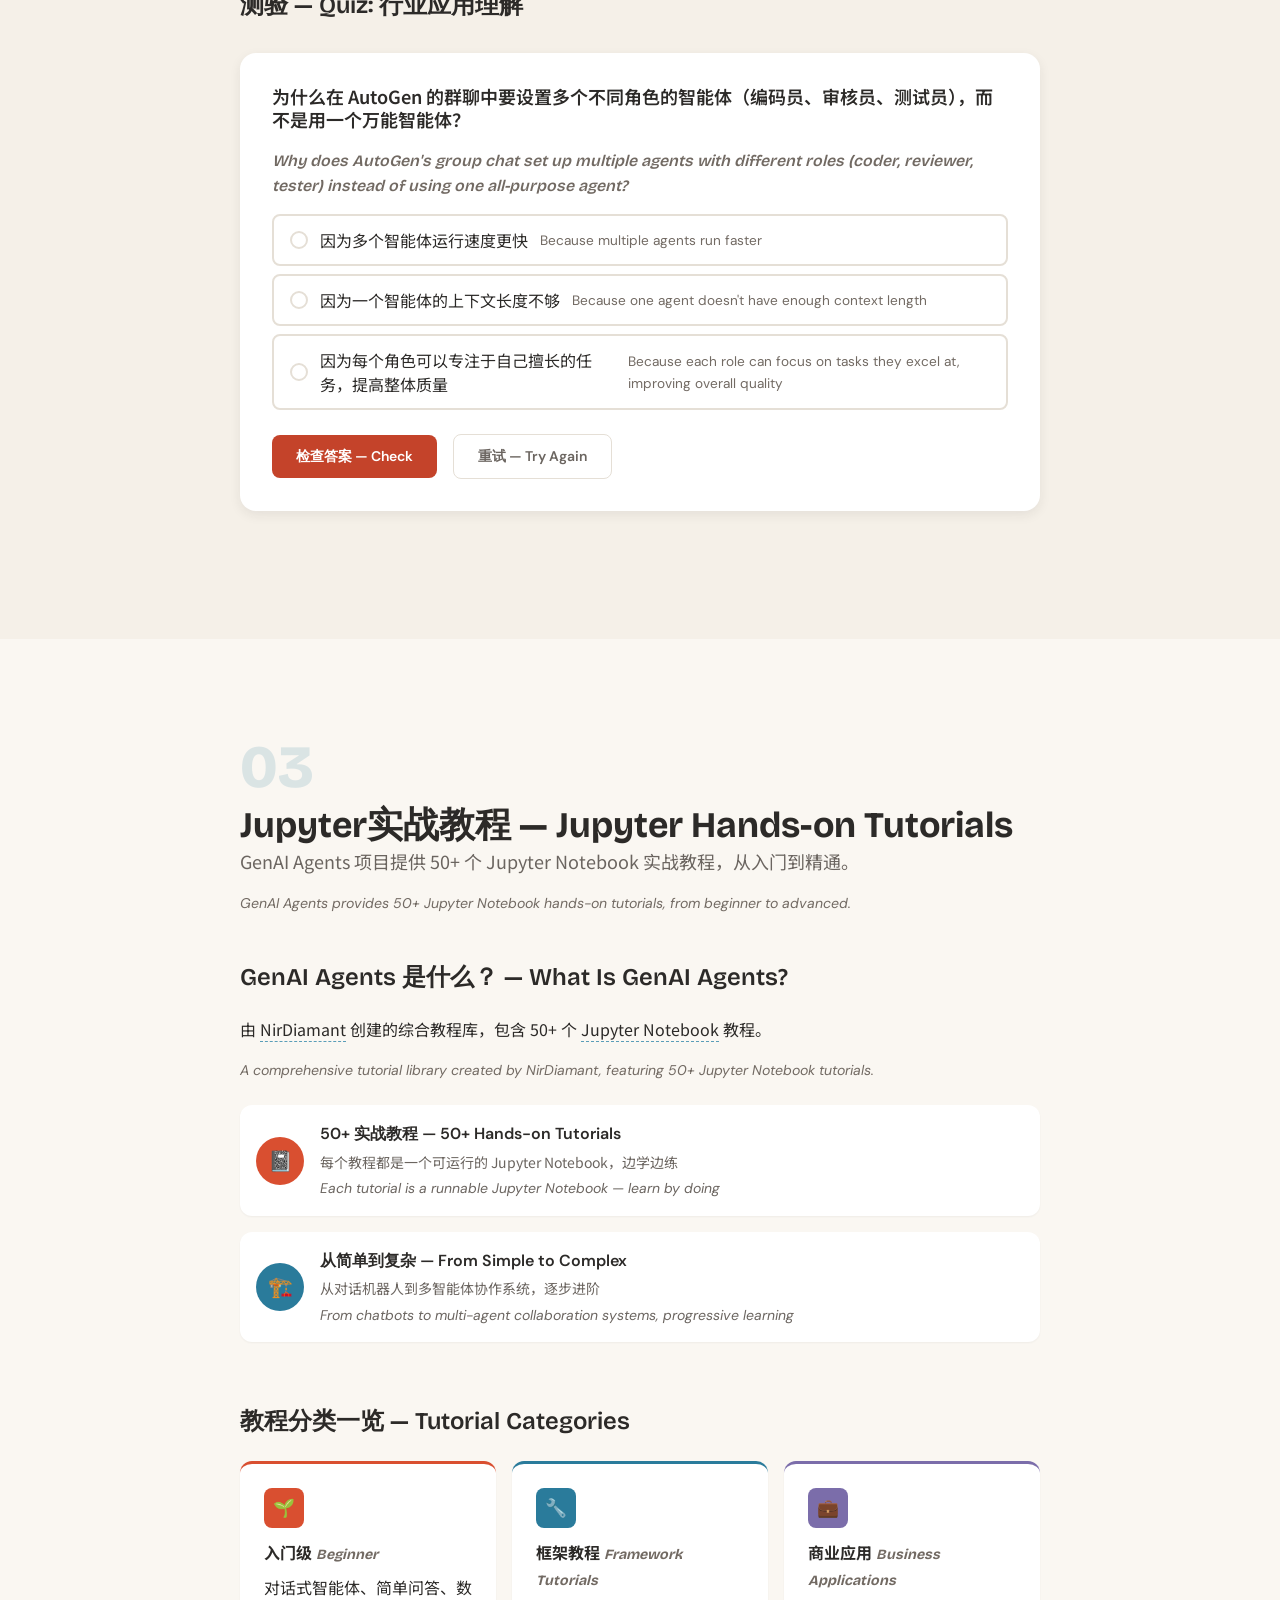
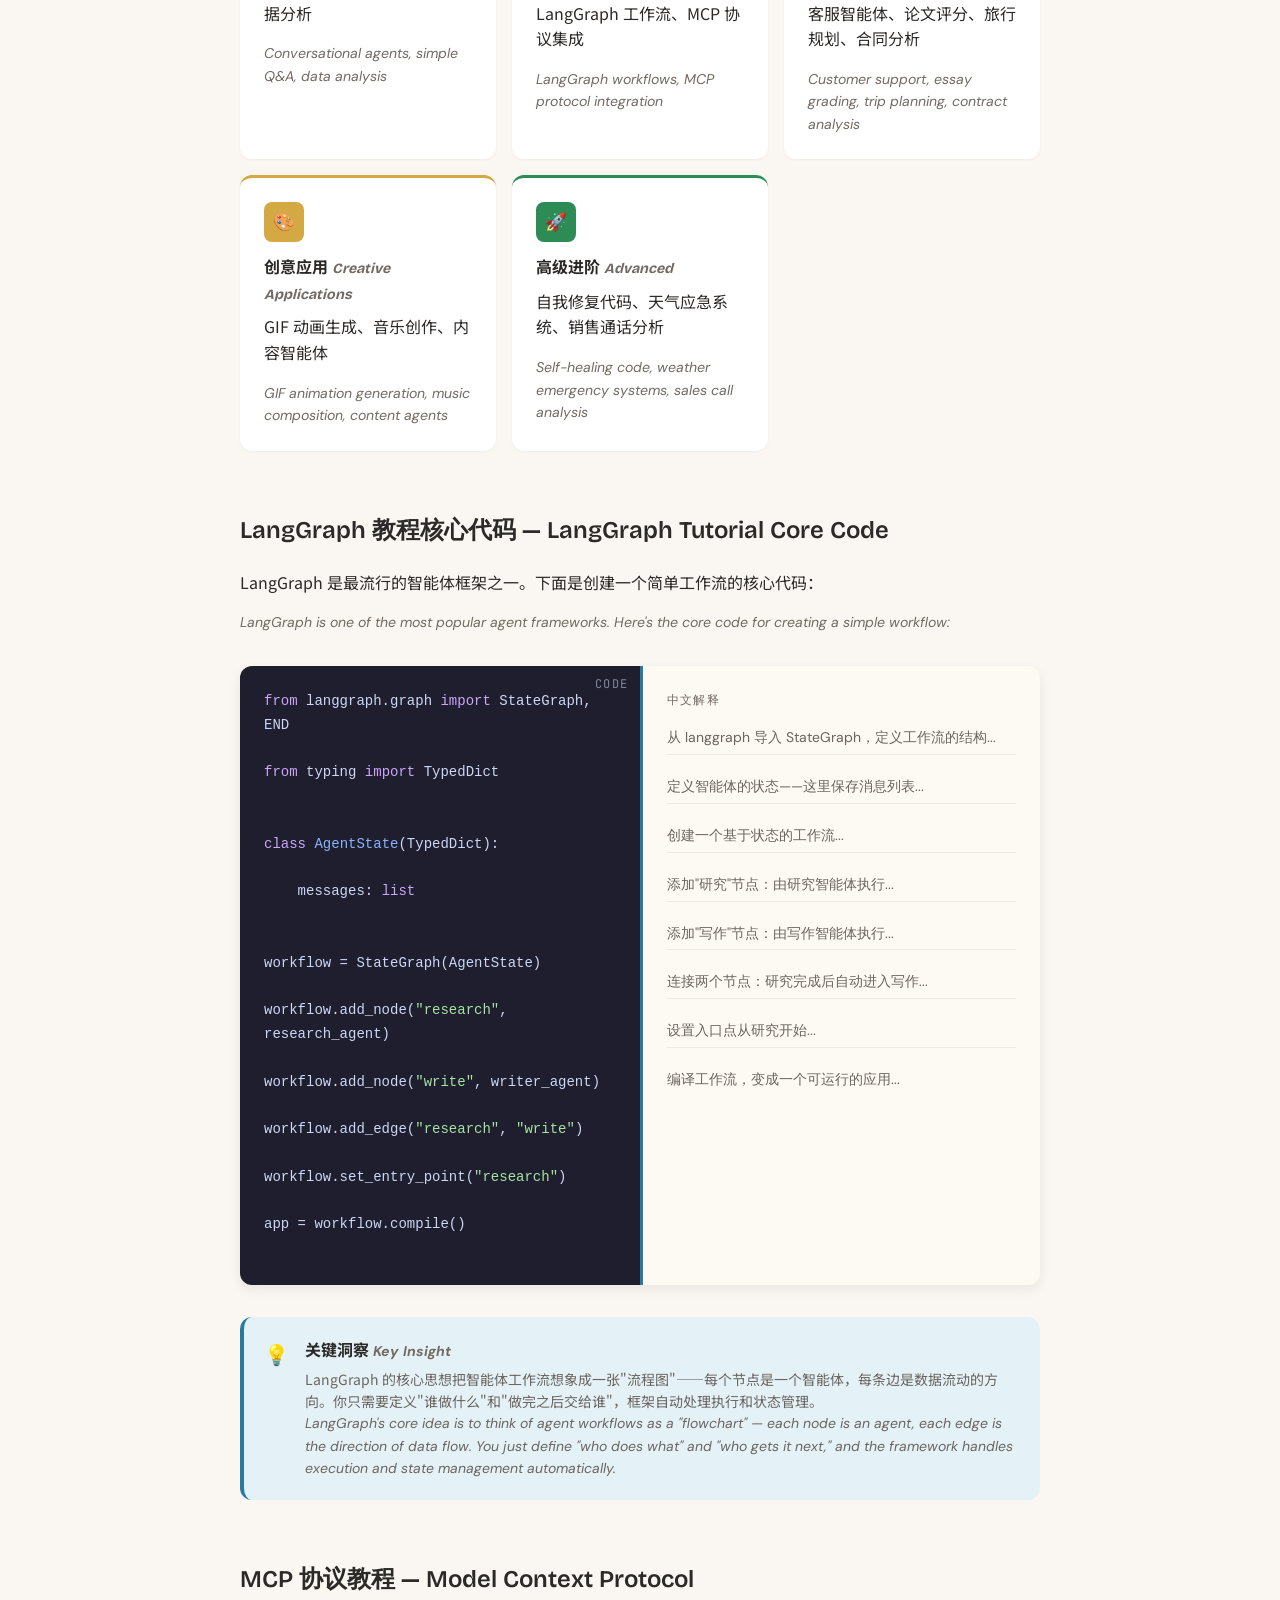
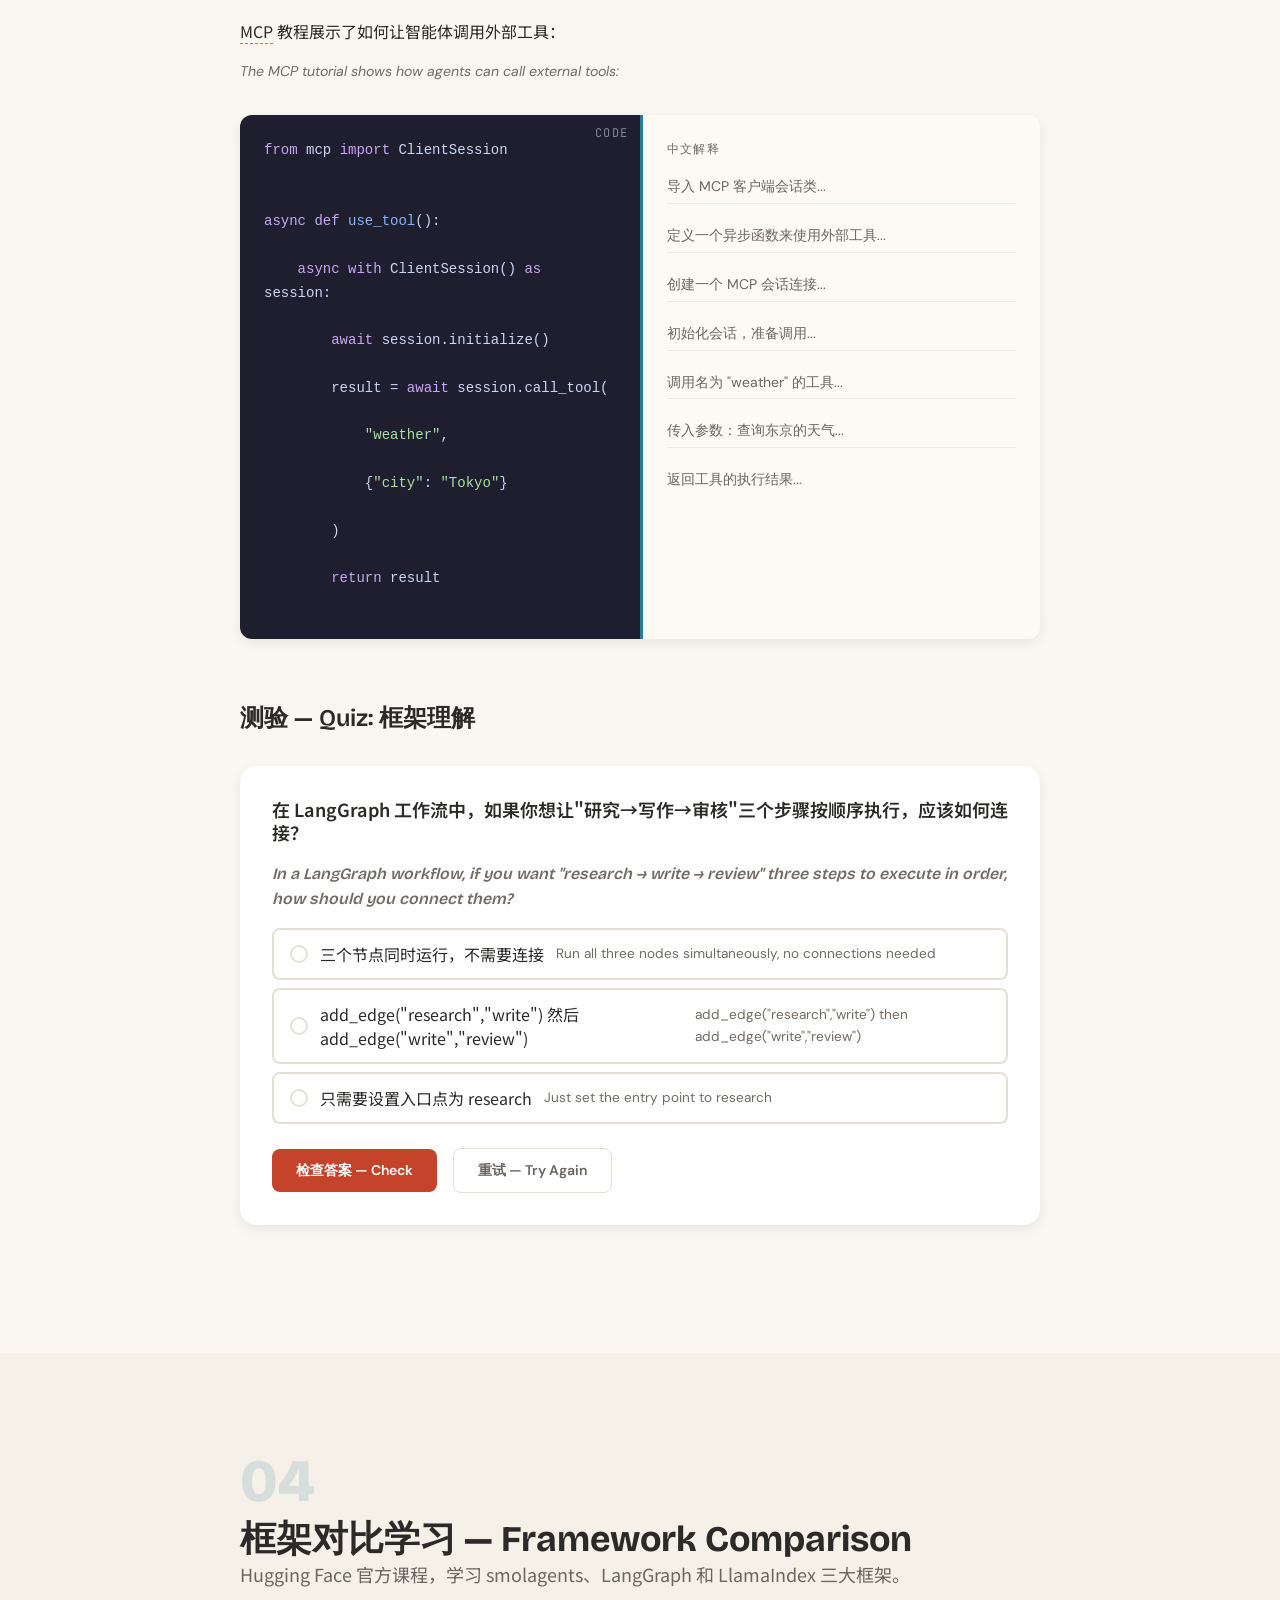
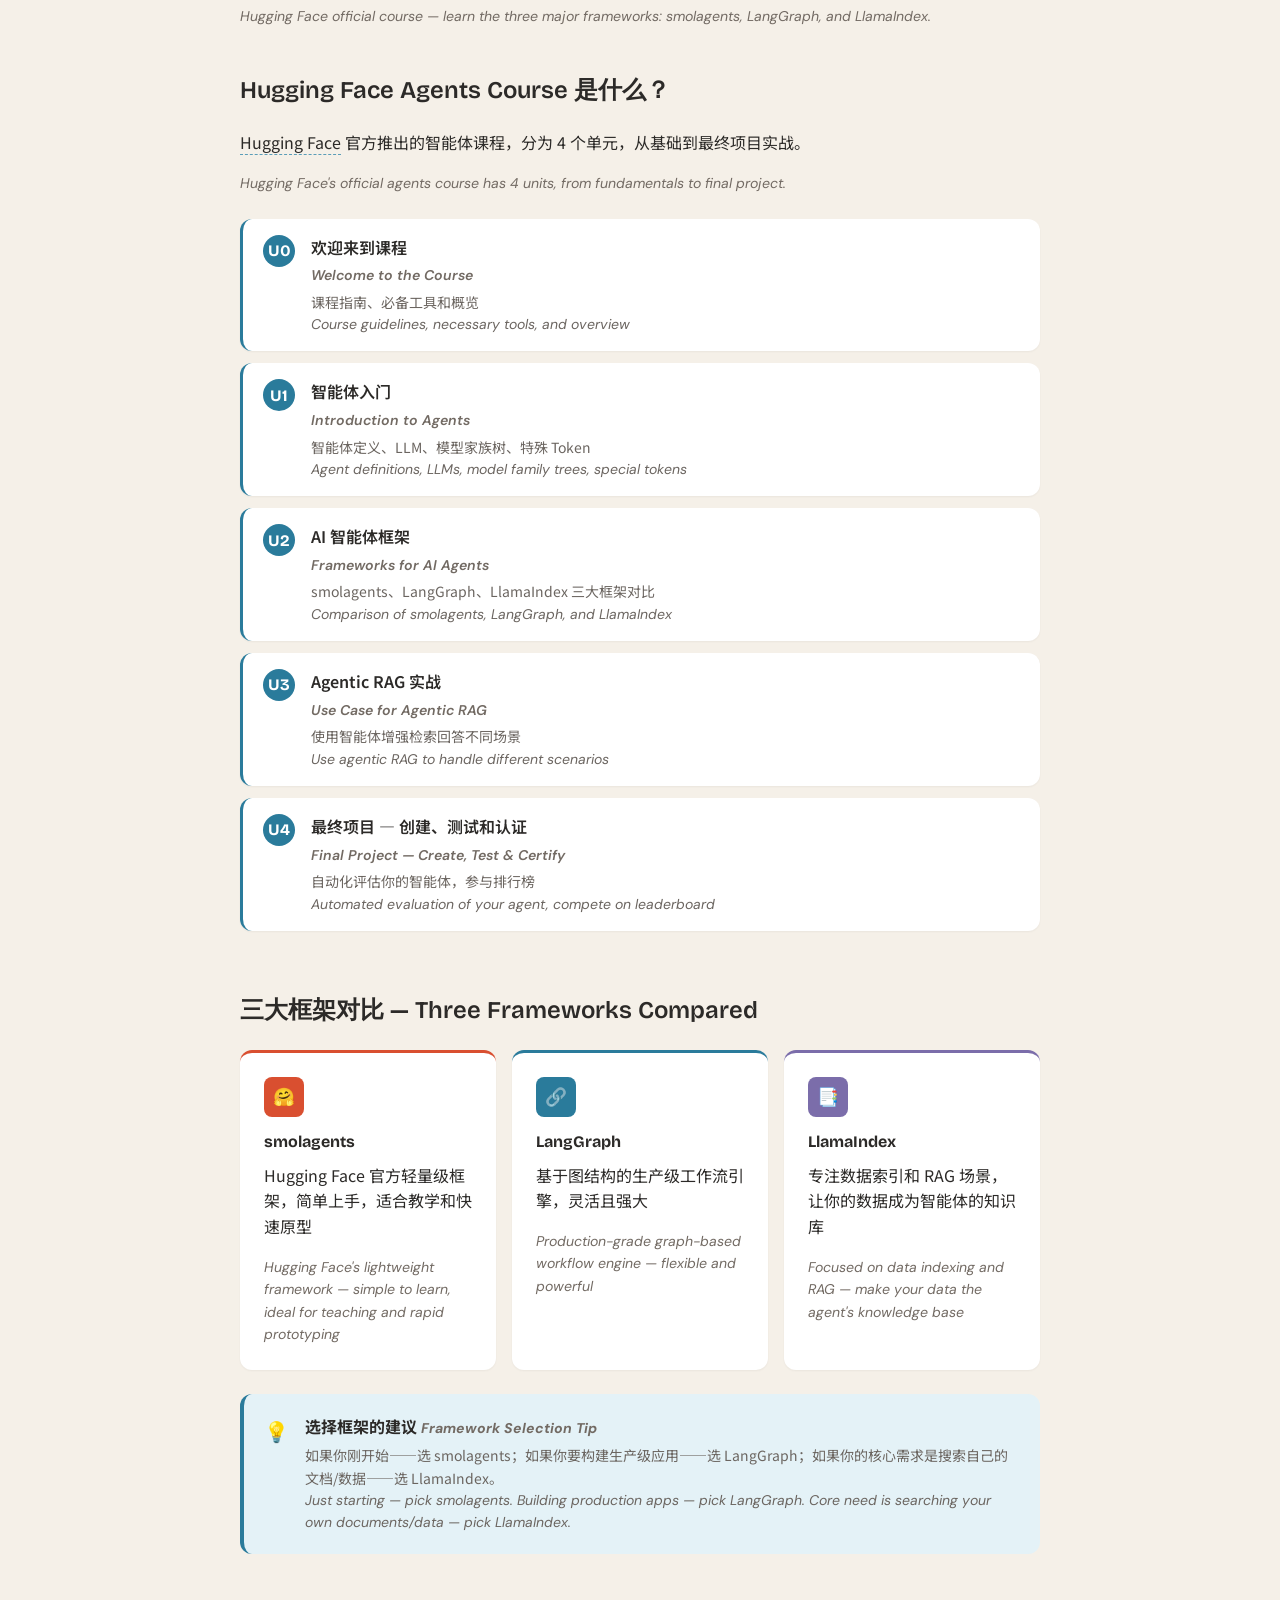
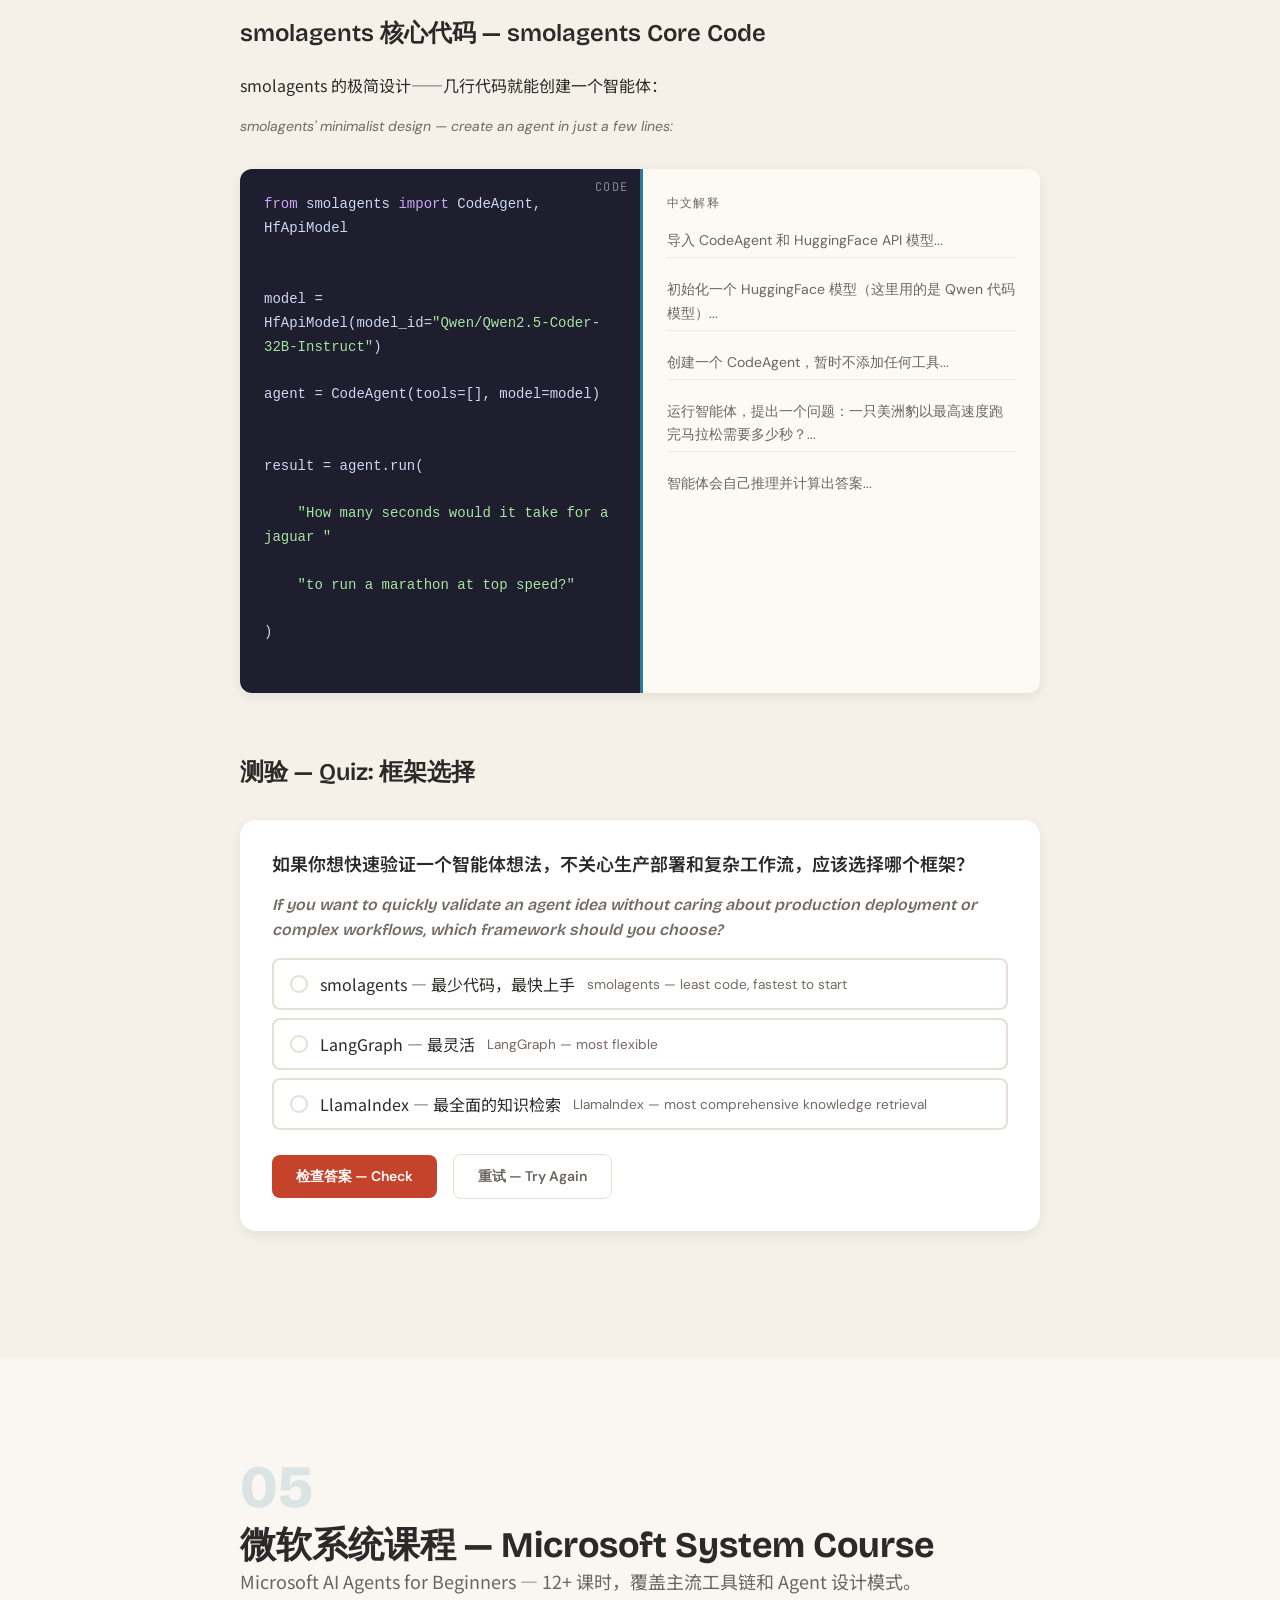
==== commit a1e4d8f3: "fix(a11y): name the progress bars, give module 1 nav dots a tablist, underline footer links - Both m" ====
--- a/02-ai-agents/index.html
+++ b/02-ai-agents/index.html
@@ -26,7 +26,7 @@
 <body>
 
   <nav class="nav" id="nav">
-    <div class="progress-bar" id="progress-bar" role="progressbar" aria-valuenow="0" aria-valuemin="0" aria-valuemax="100"></div>
+    <div class="progress-bar" id="progress-bar" role="progressbar" aria-label="学习进度" aria-valuenow="0" aria-valuemin="0" aria-valuemax="100"></div>
     <div class="nav-inner">
       <span class="nav-title">AI Agents 学习课程</span>
       <div class="nav-dots" id="nav-dots" role="tablist">
--- a/02-ai-agents/styles.css
+++ b/02-ai-agents/styles.css
@@ -27,6 +27,8 @@
   /* ACCENT — overridden per course in _base.html */
   --color-accent:         #D94F30;
   --color-accent-hover:   #C4432A;
+  --color-accent-solid:       #C4432A;   /* accent fill that carries white text; AA 5.0:1 (#D94F30 is 4.1:1) */
+  --color-accent-solid-hover: #B03B25;   /* hover for that fill; AA 6.0:1 */
   --color-accent-light:   #FDEEE9;
   --color-accent-muted:   #E8836C;
 
@@ -157,7 +159,7 @@
 .code-keyword  { color: #CBA6F7; }
 .code-string   { color: #A6E3A1; }
 .code-function { color: #89B4FA; }
-.code-comment  { color: #6C7086; }
+.code-comment  { color: #9399B2; }  /* Catppuccin overlay2: comments are content, 5.8:1 on the code background (overlay0 #6C7086 was 3.4:1) */
 .code-number   { color: #FAB387; }
 .code-property { color: #F9E2AF; }
 .code-operator { color: #94E2D5; }
@@ -471,11 +473,13 @@
   transition: background var(--duration-fast), transform var(--duration-fast);
 }
 .quiz-check-btn {
-  background: var(--color-accent);
+  background: var(--color-accent-solid);
   color: white;
   margin-right: var(--space-3);
 }
-.quiz-check-btn:hover { background: var(--color-accent-hover); transform: translateY(-1px); }
+/* .lang-zh / .lang-en set their own dark and grey colours; inside the button they must stay white */
+.quiz-check-btn .lang-zh, .quiz-check-btn .lang-en { color: inherit; }
+.quiz-check-btn:hover { background: var(--color-accent-solid-hover); transform: translateY(-1px); }
 .quiz-reset-btn {
   background: var(--color-surface);
   color: var(--color-text-secondary);
